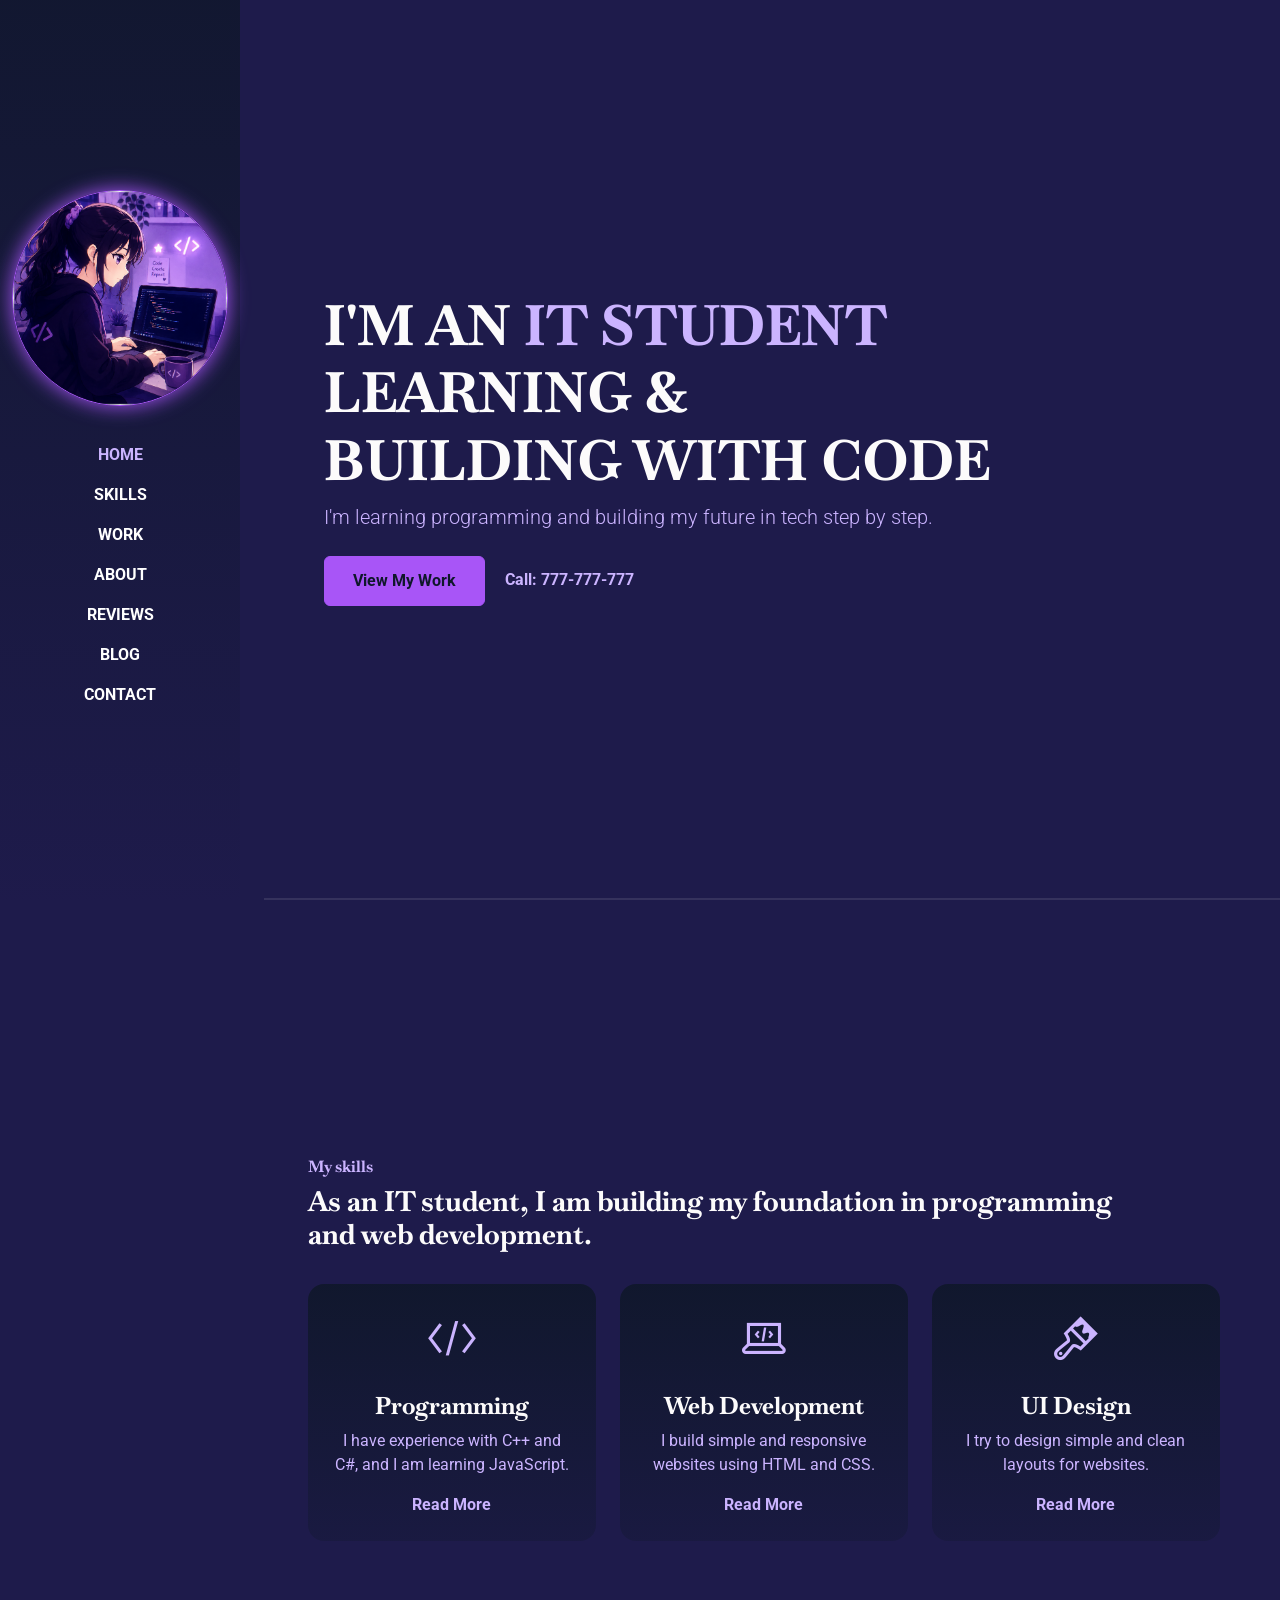
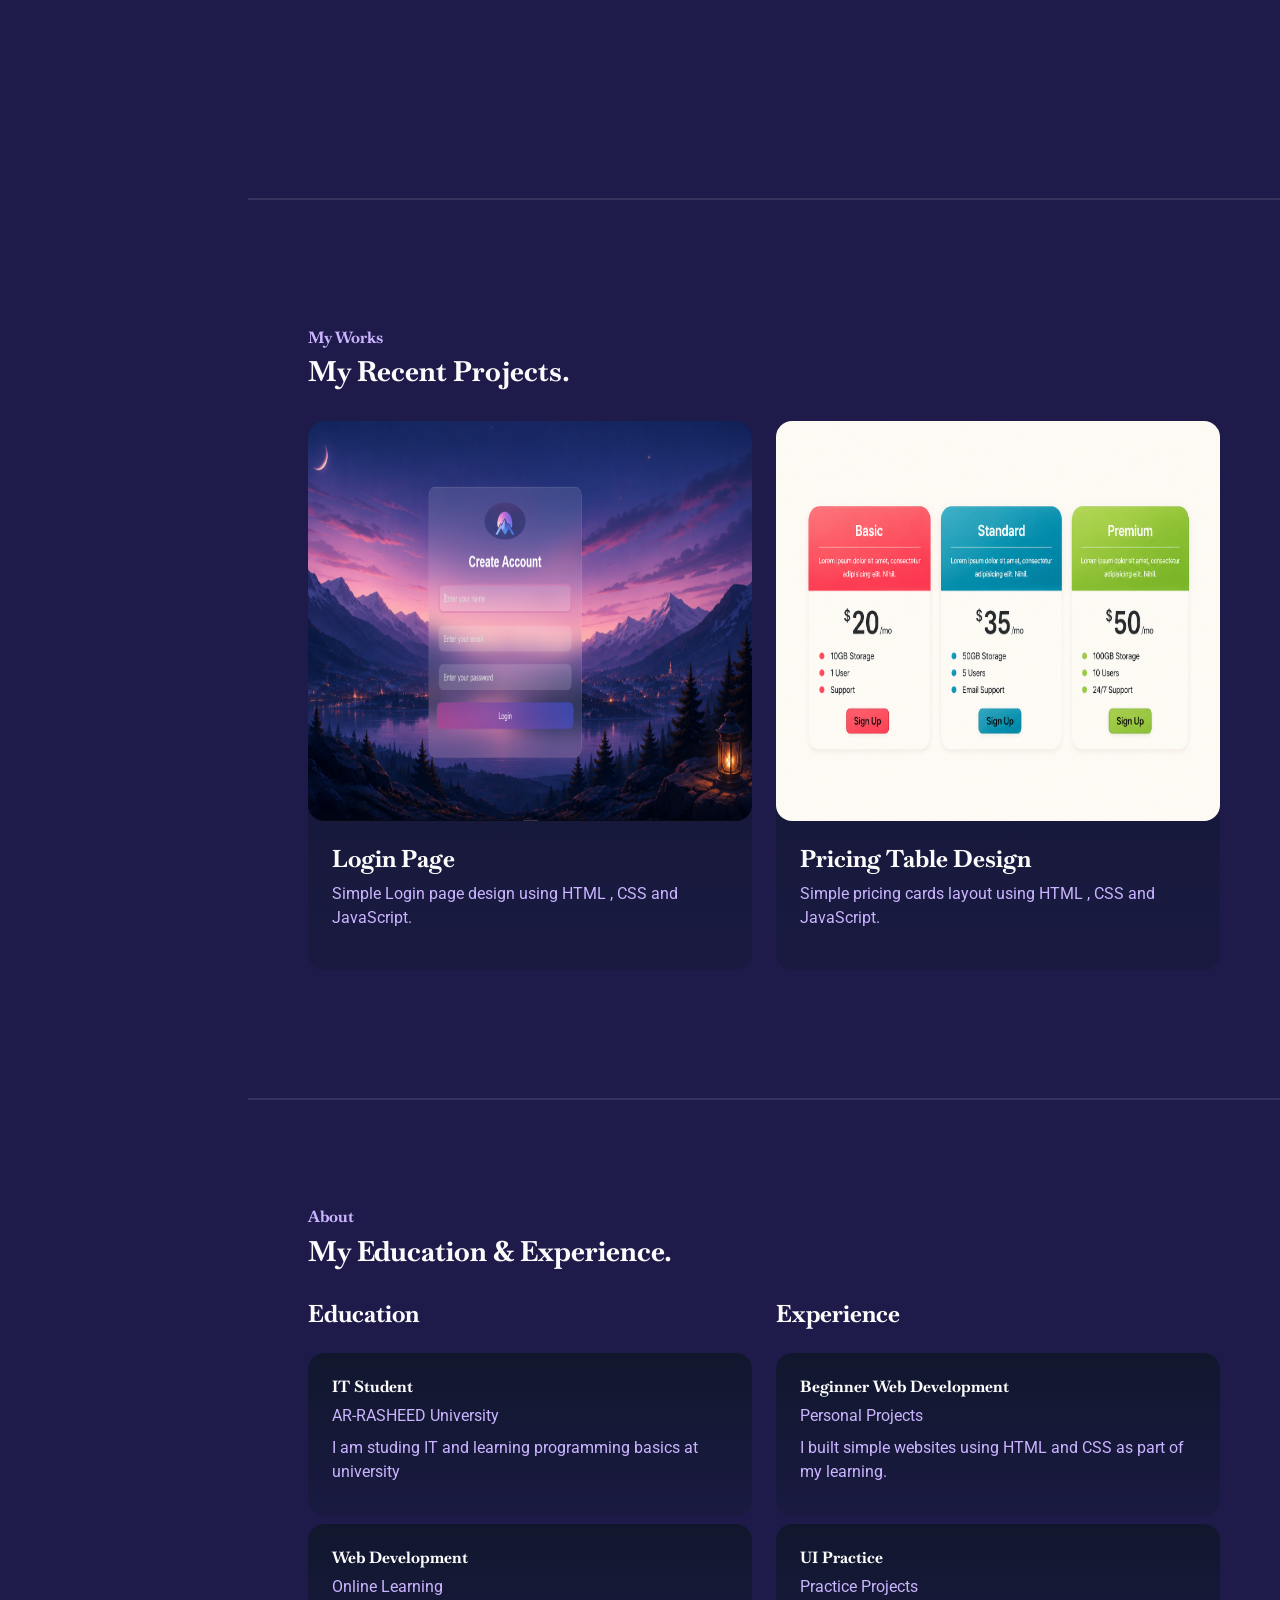
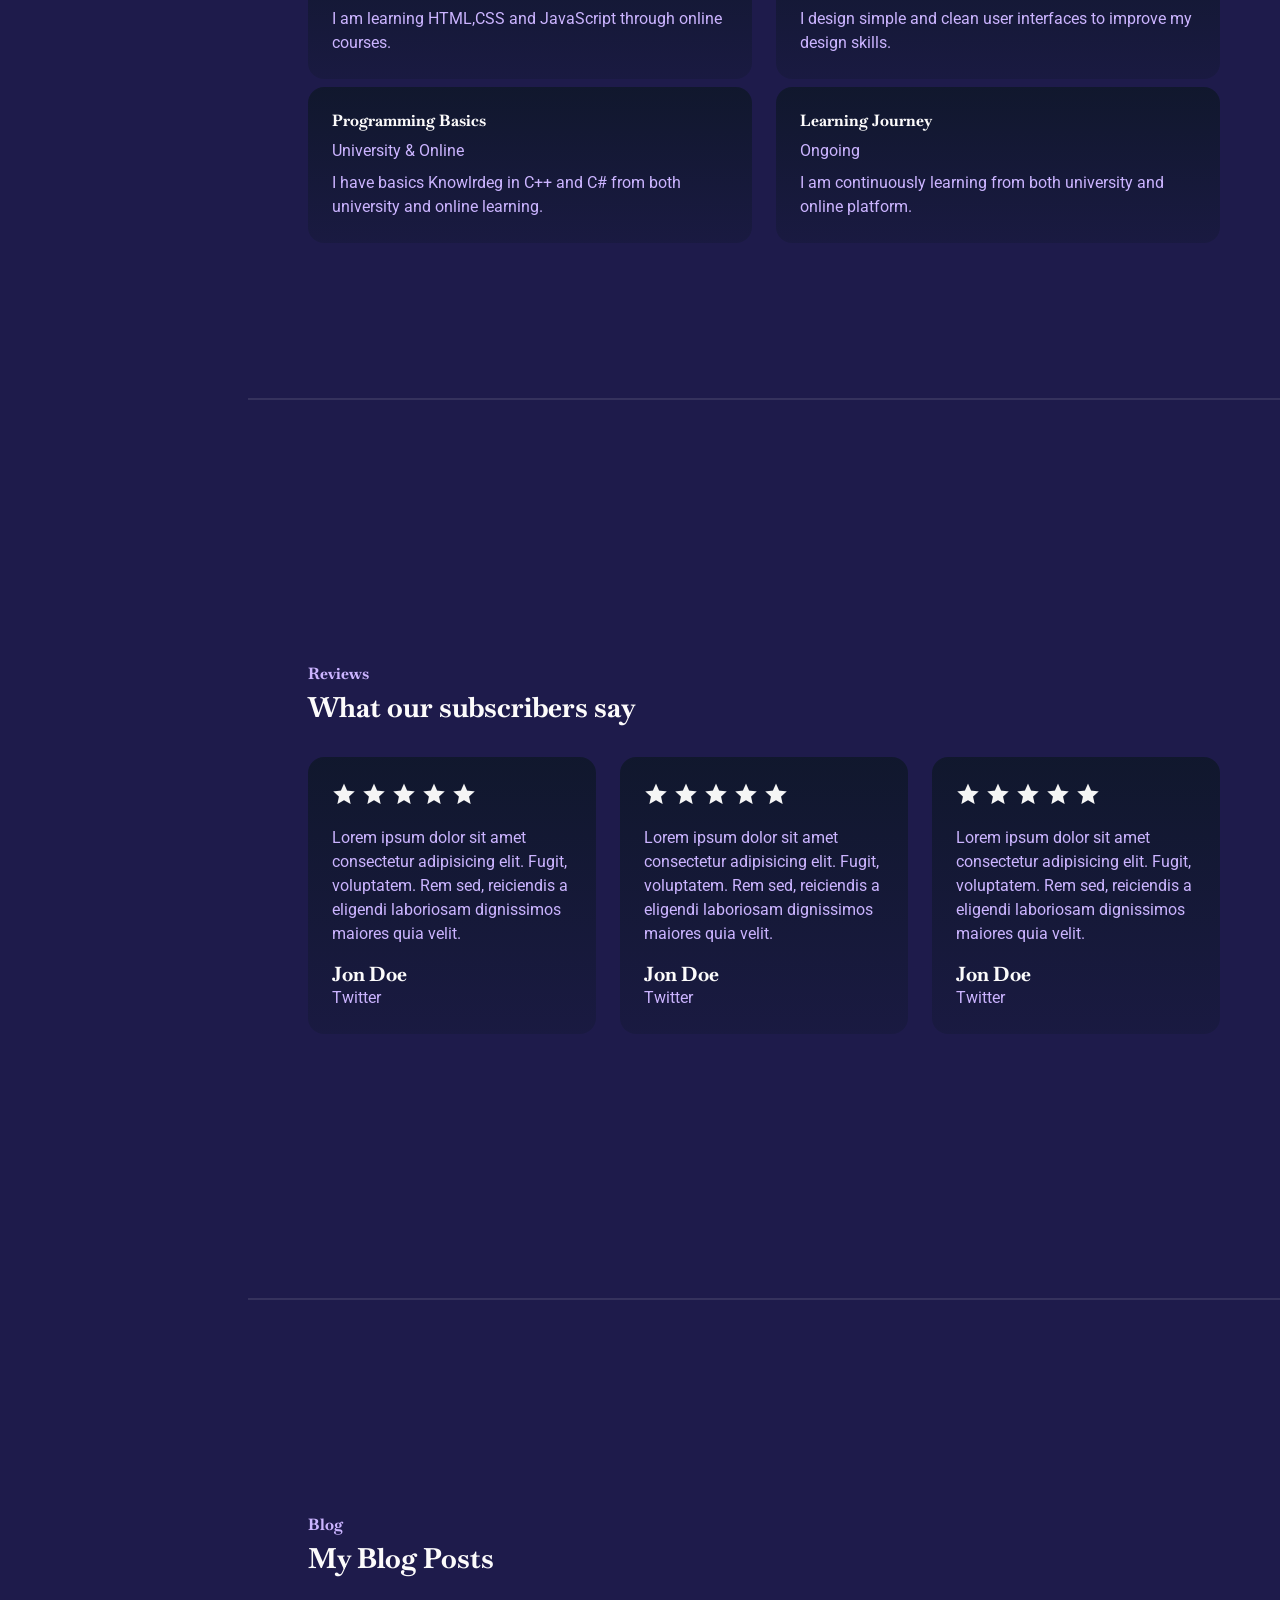
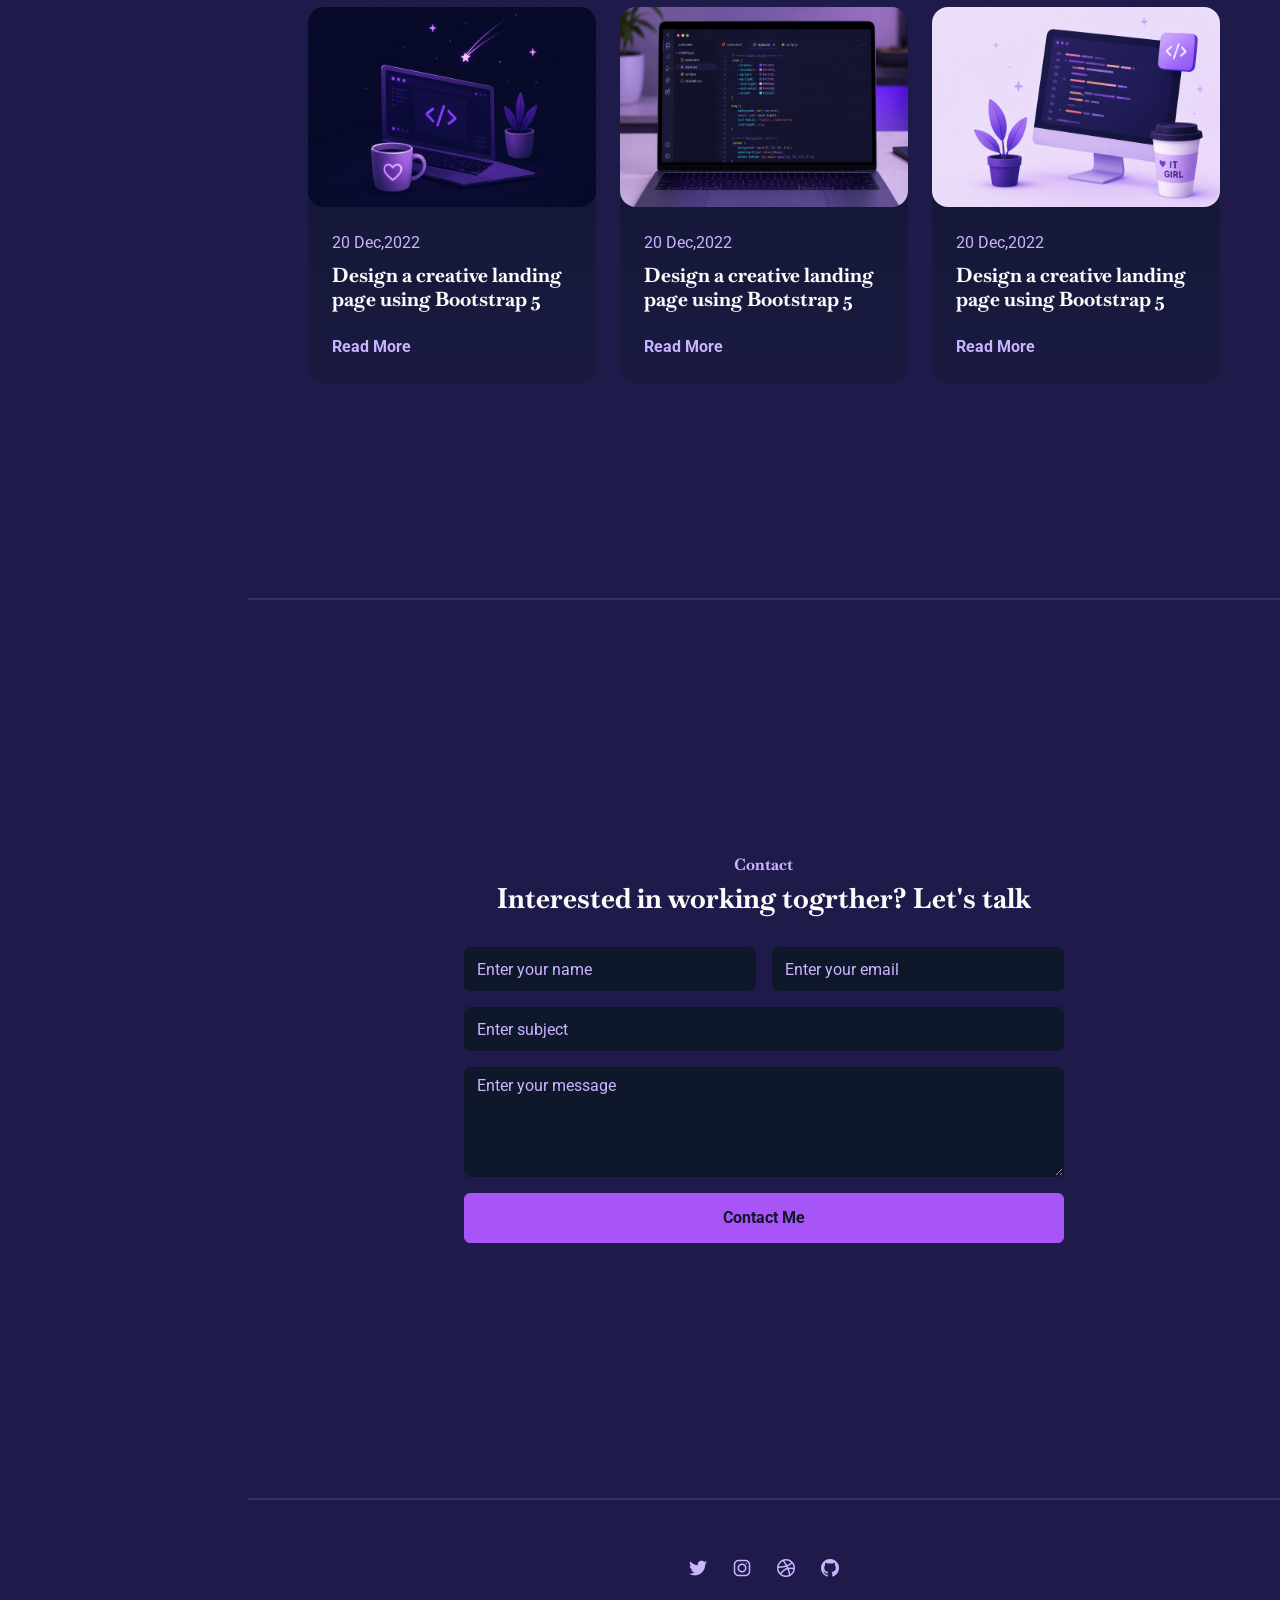
==== index.html @ 63fb641e "Add the folder Portfolio to Git" ====
<!DOCTYPE html>
<html lang="en">

<head>
    <meta charset="UTF-8">
    <meta name="viewport" content="width=device-width, initial-scale=1.0">
    <title>Maria Portfolio</title>

    <link rel="stylesheet" href="./assets/css/bootstrap.min.css">
    <link rel="stylesheet" href="./assets/css/aos.css">
    <link rel="stylesheet" href="./assets/css/line-awesome.min.css">
    <link rel="stylesheet" href="./assets/css/style.css">
    <link rel="preconnect" href="https://fonts.googleapis.com">
    <link rel="preconnect" href="https://fonts.gstatic.com" crossorigin>
    <link href="https://fonts.googleapis.com/css2?family=Roboto:ital,wght@0,100..900;1,100..900&display=swap"
        rel="stylesheet">
    <link rel="preconnect" href="https://fonts.googleapis.com">
    <link rel="preconnect" href="https://fonts.gstatic.com" crossorigin>
    <link href="https://fonts.googleapis.com/css2?family=Baskervville:ital,wght@0,400..700;1,400..700&display=swap"
        rel="stylesheet">
</head>

<body data-bs-spy="scroll" data-bs-target=".navbar">
    <!-- navbar -->
    <nav class="navbar navbar-expand-lg navbar-dark fixed-top">
        <div class="container flex-lg-column">
            <a class="navbar-brand mx-lg-auto mb-lg-4" href="#">
                <span class="h3 fw-bold d-block d-lg-none">Maria Ahmed</span>
                <img src="./assets/images/anime girl6.png" class="d-none d-lg-block rounded-circle" alt="girl">
            </a>
            <button class="navbar-toggler" type="button" data-bs-toggle="collapse" data-bs-target="#navbarNav"
                aria-controls="navbarNav" aria-expanded="false" aria-label="Toggle navigation">
                <span class="navbar-toggler-icon"></span>
            </button>
            <div class="collapse navbar-collapse" id="navbarNav">
                <ul class="navbar-nav ms-auto flex-lg-column text-lg-center">
                    <li class="nav-item">
                        <a class="nav-link active" aria-current="page" href="#home">Home</a>
                    </li>
                    <li class="nav-item">
                        <a class="nav-link active" aria-current="page" href="#skills">Skills</a>
                    </li>
                    <li class="nav-item">
                        <a class="nav-link active" aria-current="page" href="#work">Work</a>
                    </li>
                    <li class="nav-item">
                        <a class="nav-link active" aria-current="page" href="#about">About</a>
                    </li>
                    <li class="nav-item">
                        <a class="nav-link active" aria-current="page" href="#reviews">Reviews</a>
                    </li>
                    <li class="nav-item">
                        <a class="nav-link active" aria-current="page" href="#blog">Blog</a>
                    </li>
                    <li class="nav-item">
                        <a class="nav-link active" aria-current="page" href="#contact">Contact</a>
                    </li>

                </ul>
            </div>
        </div>
    </nav>
    <!-- //navbar -->


    <!-- content wrapper -->
    <div id="content-wrapper" class="ms-2">
        <!-- home -->
        <section id="home" class="full-height px-lg-5 ms-3">
            <div class="container">
                <div class="row">
                    <div class="col-lg-9">
                        <h2 class="display-4 fw-bold" data-aos="fade-up">I'M AN <span class="text-brand">IT
                                STUDENT</span> LEARNING &
                            BUILDING WITH CODE</h2>
                        <P class="lead mt-2 mb-4" data-aos="fade-up" data-aos-delay="300">I'm learning programming and
                            building my future
                            in tech step by step.
                        </P>
                        <div data-aos="fade-up" data-aos-delay="600">
                            <a href="#work" class="btn btn-brand me-3">View My Work</a>
                            <a href="tel:+967777777777" target="_blank" class="link-custom">Call: 777-777-777</a>
                        </div>
                    </div>
                </div>
            </div>
        </section>
        <!-- // home -->

        <!-- skills -->
        <section id="skills" class="full-height px-lg-5">
            <div class="container">
                <div class="row pb-4" data-aos="fade-up">
                    <div class="col-lg-11">
                        <h6 class="text-brand">My skills </h6>
                        <h3>As an IT student, I am building my foundation in programming and web development.</h3>
                    </div>
                </div>

                <div class="row gy-4" data-aos="fade-up" data-aos-delay="100">
                    <div class="col-md-4">
                        <div class="skills p-4 bg-base rounded-4 shadow-effect">
                            <div class="iconbox rounded-4">
                                <i class="las la-code"></i>
                            </div>
                            <h4 class="mt-4 mb-2">Programming</h4>
                            <p> I have experience with C++ and C#, and I am learning JavaScript.</p>
                            <a href="#" class="link-custom">Read More</a>
                        </div>
                    </div>

                    <div class="col-md-4" data-aos="fade-up" data-aos-delay="300">
                        <div class="skills p-4 bg-base rounded-4 shadow-effect">
                            <div class="iconbox rounded-4">
                                <i class="las la-laptop-code"></i>
                            </div>
                            <h4 class="mt-4 mb-2">Web Development</h4>
                            <p> I build simple and responsive websites using HTML and CSS.</p>
                            <a href="#" class="link-custom">Read More</a>
                        </div>
                    </div>

                    <div class="col-md-4" data-aos="fade-up" data-aos-delay="600">
                        <div class="skills p-4 bg-base rounded-4 shadow-effect">
                            <div class="iconbox rounded-4">
                                <i class="las la-brush"></i>
                            </div>
                            <h4 class="mt-4 mb-2">UI Design</h4>
                            <p> I try to design simple and clean layouts for websites.</p>
                            <a href="#" class="link-custom">Read More</a>
                        </div>
                    </div>

                </div>

            </div>
        </section>
        <!-- //skills -->

        <!-- work -->
        <section id="work" class="full-height px-lg-5">
            <div class="container">

                <div class="row pb-4" data-aos="fade-up">
                    <div class="col-lg-11">
                        <h6 class="text-brand">My Works</h6>
                        <h3>My Recent Projects.</h3>
                    </div>
                </div>

                <div class="row gy-4">

                    <div class="col-md-6" data-aos="fade-up" data-aos-delay="200">
                        <div class="card-custom rounded-4 bg-base shadow-effect">
                            <div class="card-costom-image rounded-4">
                                <img class="rounded-4" height="400px" src="./assets/images/login2.png"
                                    alt="Motivation Meme website">
                            </div>
                            <div class="card-custom-content p-4">
                                <h4>Login Page</h4>
                                <p>Simple Login page design using HTML , CSS and JavaScript.</p>
                            </div>
                        </div>
                    </div>

                    <div class="col-md-6" data-aos="fade-up" data-aos-delay="400">
                        <div class="card-custom rounded-4 bg-base shadow-effect">
                            <div class="card-costom-image rounded-4">
                                <img class="rounded-4" height="400px" src="./assets/images/two.png"
                                    alt="Motivation Meme website">
                            </div>
                            <div class="card-custom-content p-4">
                                <h4>Pricing Table Design</h4>
                                <p>Simple pricing cards layout using HTML , CSS and JavaScript.</p>
                            </div>
                        </div>
                    </div>

                </div>
            </div>

        </section>
        <!-- //work -->

        <!-- about -->
        <section id="about" class="full-height px-lg-5">
            <div class="container">

                <div class="row pb-4" data-aos="fade-up">
                    <div class="col-lg-11">
                        <h6 class="text-brand">About</h6>
                        <h3>My Education & Experience.</h3>
                    </div>
                </div>

                <div class="row gy-5">
                    <div class="col-lg-6">
                        <h4 class="mb-4" data-aos="fade-up" data-aos-delay="100"> Education</h4>

                        <div class="row gy-4">
                            <div class="col-12">

                                <div class="bg-base p-4 rounded-4 shadow-effect mb-2" data-aos="fade-up"
                                    data-aos-delay="100">
                                    <h6>IT Student</h6>
                                    <p class="text-brand mb-2">AR-RASHEED University </p>
                                    <p class="text-brand mb-2">I am studing IT and learning
                                        programming basics at
                                        university</p>
                                </div>

                                <div class="bg-base p-4 rounded-4 shadow-effect mb-2" data-aos="fade-up"
                                    data-aos-delay="300">
                                    <h6>Web Development</h6>
                                    <p class="text-brand mb-2">Online Learning</p>
                                    <p class="text-brand mb-0">I am learning HTML,CSS and JavaScript
                                        through online courses.</p>
                                </div>

                                <div class="bg-base p-4 rounded-4 shadow-effect mb-2" data-aos="fade-up"
                                    data-aos-delay="600">
                                    <h6>Programming Basics</h6>
                                    <p class="text-brand mb-2">University & Online</p>
                                    <p class="mb-0">I have basics Knowlrdeg in C++ and C#
                                        from both university and online learning.</p>
                                </div>

                            </div>



                            </p>
                        </div>

                    </div>

                    <div class="col-lg-6">
                        <h4 class="mb-4" data-aos="fade-up" data-aos-delay="100"> Experience</h4>

                        <div class="bg-base p-4 rounded-4 shadow-effect mb-2" data-aos="fade-up" data-aos-delay="100">
                            <h6>Beginner Web Development</h6>
                            <p class="text-brand mb-2">Personal Projects</p>
                            <p class="text-brand mb-2">I built simple websites using HTML and CSS as part of my
                                learning.</p>
                        </div>

                        <div class="bg-base p-4 rounded-4 shadow-effect mb-2" data-aos="fade-up" data-aos-delay="300">
                            <h6>UI Practice</h6>
                            <p class="text-brand mb-2">Practice Projects</p>
                            <p class="text-brand mb-0">I design simple and clean user interfaces to improve my design
                                skills.</p>
                        </div>

                        <div class="bg-base p-4 rounded-4 shadow-effect mb-2" data-aos="fade-up" data-aos-delay="600">
                            <h6>Learning Journey</h6>
                            <p class="text-brand mb-2">Ongoing</p>
                            <p class="mb-0">I am continuously learning from both university and online platform.</p>
                        </div>

                    </div>
                </div>

            </div>
        </section>
        <!-- //about -->

        <!-- Reviews -->
        <section id="reviews" class="full-height px-lg-5">
            <div class="container">

                <div class="row pb-4" data-aos="fade-up">
                    <div class="col-lg-11">
                        <h6 class="text-brand">Reviews</h6>
                        <h3>What our subscribers say</h3>
                    </div>
                </div>

                <div class="row gy-2">
                    <div class="col-md-4" data-aos="fade-up">

                        <div class="review  bg-base p-4 rounded-4 shadow-effect gy-4" data-aos="fade-up"
                            data-aos-delay="100">
                            <div class="text-brand h4">
                                <i class="stars las la-star"></i>
                                <i class="stars las la-star"></i>
                                <i class="stars las la-star"></i>
                                <i class="stars las la-star"></i>
                                <i class="stars las la-star"></i>
                            </div>
                            <p class="my-3">Lorem ipsum dolor sit amet consectetur adipisicing elit. Fugit, voluptatem.
                                Rem sed, reiciendis a eligendi laboriosam dignissimos maiores quia velit.</p>
                            <div class="person">
                                <h5 class="mb-0">Jon Doe</h5>
                                <p class="mb-0">Twitter</p>
                            </div>
                        </div>

                    </div>

                    <div class="col-md-4 gy-2" data-aos="fade-up">
                        <div class="review bg-base p-4 rounded-4 shadow-effect" data-aos="fade-up" data-aos-delay="300">
                            <div class="text-brand h4">
                                <i class="stars las la-star"></i>
                                <i class="stars las la-star"></i>
                                <i class="stars las la-star"></i>
                                <i class="stars las la-star"></i>
                                <i class="stars las la-star"></i>
                            </div>
                            <p class="my-3">Lorem ipsum dolor sit amet consectetur adipisicing elit. Fugit, voluptatem.
                                Rem sed, reiciendis a eligendi laboriosam dignissimos maiores quia velit.</p>
                            <div class="person">
                                <h5 class="mb-0">Jon Doe</h5>
                                <p class="mb-0">Twitter</p>
                            </div>
                        </div>
                    </div>

                    <div class="col-md-4 gy-2" data-aos="fade-up">
                        <div class="review bg-base p-4 rounded-4 shadow-effect" data-aos="fade-up" data-aos-delay="600">
                            <div class="text-brand h4">
                                <i class="stars las la-star"></i>
                                <i class="stars las la-star"></i>
                                <i class="stars las la-star"></i>
                                <i class="stars las la-star"></i>
                                <i class="stars las la-star"></i>
                            </div>
                            <p class="my-3">Lorem ipsum dolor sit amet consectetur adipisicing elit. Fugit, voluptatem.
                                Rem sed, reiciendis a eligendi laboriosam dignissimos maiores quia velit.</p>
                            <div class="person">
                                <h5 class="mb-0">Jon Doe</h5>
                                <p class="mb-0">Twitter</p>
                            </div>
                        </div>
                    </div>


                </div>
            </div>
        </section>
        <!-- //Reviews -->

        <!-- blog -->
        <section id="blog" class="full-height px-lg-5">
            <div class="container">

                <div class="row pb-4" data-aos="fade-up">
                    <div class="col-lg-11">
                        <h6 class="text-brand">Blog</h6>
                        <h3>My Blog Posts</h3>
                    </div>
                </div>


                <div class="row gy-4">

                    <div class="col-md-4" data-aos="fade-up" data-aos-delay="100">
                        <div class="card-custom rounded-4 bg-base shadow-effect">
                            <div class="card-costom-image rounded-4">
                                <img class="rounded-4" height="200px" src="./assets/images/Dark-laptop.png"
                                    alt="Motivation Meme website">
                            </div>
                            <div class="card-custom-content p-4">
                                <p class="text-brand mb-2">20 Dec,2022</p>
                                <h5 class="mb-4">Design a creative landing page using Bootstrap 5</h4>
                                    <a href="#" class="link-custom">Read More</a>
                            </div>
                        </div>
                    </div>

                    <div class="col-md-4" data-aos="fade-up" data-aos-delay="300">
                        <div class="card-custom rounded-4 bg-base shadow-effect">
                            <div class="card-costom-image rounded-4">
                                <img class="rounded-4" height="200px" src="./assets/images/code in laptop.png"
                                    alt="Motivation Meme website">
                            </div>
                            <div class="card-custom-content p-4">
                                <p class="text-brand mb-2">20 Dec,2022</p>
                                <h5 class="mb-4">Design a creative landing page using Bootstrap 5</h4>
                                    <a href="#" class="link-custom">Read More</a>
                            </div>
                        </div>
                    </div>

                    <div class="col-md-4" data-aos="fade-up" data-aos-delay="600">
                        <div class="card-custom rounded-4 bg-base shadow-effect">
                            <div class="card-costom-image rounded-4">
                                <img class="rounded-4" height="200px" src="./assets/images/light laptop 2.png"
                                    alt="Motivation Meme website">
                            </div>
                            <div class="card-custom-content p-4">
                                <p class="text-brand mb-2">20 Dec,2022</p>
                                <h5 class="mb-4">Design a creative landing page using Bootstrap 5</h4>
                                    <a href="#" class="link-custom">Read More</a>
                            </div>
                        </div>
                    </div>
                </div>
            </div>
        </section>
        <!-- //blog -->

        <!-- contact -->
        <section id="contact" class="full-height px-lg-5">
            <div class="container">

                <div class="row justify-content-center text-center">
                    <div class="col-lg-8 pb-4" data-aos="fade-up">
                        <h6 class="text-brand">Contact</h6>
                        <h3>Interested in working togrther? Let's talk</h3>  
                    </div>

                    <div class="col-lg-8" data-aos="fade-up" data-aos-delay="300">
                        <form action="#" class="row g-lg-3 gy-3">
                            <div class="form-group col-md-6">
                                <input type="text" class="form-control" placeholder="Enter your name">
                            </div>
                            <div class="form-group col-md-6">
                                <input type="email" class="form-control" placeholder="Enter your email">
                            </div>
                            <div class="form-group col-12">
                                <input type="text" class="form-control" placeholder="Enter subject">
                            </div>

                            <div class="form-group col-12">
                                <textarea name="" rows="4" class="form-control"
                                    placeholder="Enter your message"></textarea>
                            </div>

                            <div class="form-group col-12 d-grid">
                                <button type="submit" class="btn btn-brand">Contact Me</button>
                            </div>
                        </form>

                    </div>

                </div>



            </div>
        </section>
        <!-- //contact -->

        <!-- footer -->
        <footer class="py-5 px-lg-5">
            <div class="container">
                <div class="row gy-4 justify-content-center">
                    <div class="col-auto">
                        <div class="social-icons">
                            <a href="#"><i class="lab la-twitter"></i></a>
                            <a href="#"><i class="lab la-instagram"></i></a>
                            <a href="#"><i class="lab la-dribbble"></i></a>
                            <a href="#"><i class="lab la-github"></i></a>

                        </div>
                    </div>
                </div>
            </div>

        </footer>
        <!-- //footer -->



    </div>



    <!-- //content wrapper -->



    <script src="./assets/js/bootstrap.bundle.min.js"></script>
    <script src="./assets/js/aos.js"></script>
    <script src="./assets/js/main.js"></script>
</body>

</html>
---- assets/css/line-awesome.min.css ----
.la,.lab,.lad,.lal,.lar,.las{-moz-osx-font-smoothing:grayscale;-webkit-font-smoothing:antialiased;display:inline-block;font-style:normal;font-variant:normal;text-rendering:auto;line-height:1}.la-lg{font-size:1.33333em;line-height:.75em;vertical-align:-.0667em}.la-xs{font-size:.75em}.la-sm{font-size:.875em}.la-1x{font-size:1em}.la-2x{font-size:2em}.la-3x{font-size:3em}.la-4x{font-size:4em}.la-5x{font-size:5em}.la-6x{font-size:6em}.la-7x{font-size:7em}.la-8x{font-size:8em}.la-9x{font-size:9em}.la-10x{font-size:10em}.la-fw{text-align:center;width:1.25em}.la-ul{list-style-type:none;margin-left:2.5em;padding-left:0}.la-ul>li{position:relative}.la-li{left:-2em;position:absolute;text-align:center;width:2em;line-height:inherit}.la-border{border:solid .08em #eee;border-radius:.1em;padding:.2em .25em .15em}.la-pull-left{float:left}.la-pull-right{float:right}.la.la-pull-left,.lab.la-pull-left,.lal.la-pull-left,.lar.la-pull-left,.las.la-pull-left{margin-right:.3em}.la.la-pull-right,.lab.la-pull-right,.lal.la-pull-right,.lar.la-pull-right,.las.la-pull-right{margin-left:.3em}.la-spin{-webkit-animation:la-spin 2s infinite linear;animation:la-spin 2s infinite linear}.la-pulse{-webkit-animation:la-spin 1s infinite steps(8);animation:la-spin 1s infinite steps(8)}@-webkit-keyframes la-spin{0%{-webkit-transform:rotate(0);transform:rotate(0)}100%{-webkit-transform:rotate(360deg);transform:rotate(360deg)}}@keyframes la-spin{0%{-webkit-transform:rotate(0);transform:rotate(0)}100%{-webkit-transform:rotate(360deg);transform:rotate(360deg)}}.la-rotate-90{-webkit-transform:rotate(90deg);transform:rotate(90deg)}.la-rotate-180{-webkit-transform:rotate(180deg);transform:rotate(180deg)}.la-rotate-270{-webkit-transform:rotate(270deg);transform:rotate(270deg)}.la-flip-horizontal{-webkit-transform:scale(-1,1);transform:scale(-1,1)}.la-flip-vertical{-webkit-transform:scale(1,-1);transform:scale(1,-1)}.la-flip-both,.la-flip-horizontal.la-flip-vertical{-webkit-transform:scale(-1,-1);transform:scale(-1,-1)}:root .la-flip-both,:root .la-flip-horizontal,:root .la-flip-vertical,:root .la-rotate-180,:root .la-rotate-270,:root .la-rotate-90{-webkit-filter:none;filter:none}.la-stack{display:inline-block;height:2em;line-height:2em;position:relative;vertical-align:middle;width:2.5em}.la-stack-1x,.la-stack-2x{left:0;position:absolute;text-align:center;width:100%}.la-stack-1x{line-height:inherit}.la-stack-2x{font-size:2em}.la-inverse{color:#fff}.la-500px:before{content:"\f26e"}.la-accessible-icon:before{content:"\f368"}.la-accusoft:before{content:"\f369"}.la-acquisitions-incorporated:before{content:"\f6af"}.la-ad:before{content:"\f641"}.la-address-book:before{content:"\f2b9"}.la-address-card:before{content:"\f2bb"}.la-adjust:before{content:"\f042"}.la-adn:before{content:"\f170"}.la-adobe:before{content:"\f778"}.la-adversal:before{content:"\f36a"}.la-affiliatetheme:before{content:"\f36b"}.la-air-freshener:before{content:"\f5d0"}.la-airbnb:before{content:"\f834"}.la-algolia:before{content:"\f36c"}.la-align-center:before{content:"\f037"}.la-align-justify:before{content:"\f039"}.la-align-left:before{content:"\f036"}.la-align-right:before{content:"\f038"}.la-alipay:before{content:"\f642"}.la-allergies:before{content:"\f461"}.la-amazon:before{content:"\f270"}.la-amazon-pay:before{content:"\f42c"}.la-ambulance:before{content:"\f0f9"}.la-american-sign-language-interpreting:before{content:"\f2a3"}.la-amilia:before{content:"\f36d"}.la-anchor:before{content:"\f13d"}.la-android:before{content:"\f17b"}.la-angellist:before{content:"\f209"}.la-angle-double-down:before{content:"\f103"}.la-angle-double-left:before{content:"\f100"}.la-angle-double-right:before{content:"\f101"}.la-angle-double-up:before{content:"\f102"}.la-angle-down:before{content:"\f107"}.la-angle-left:before{content:"\f104"}.la-angle-right:before{content:"\f105"}.la-angle-up:before{content:"\f106"}.la-angry:before{content:"\f556"}.la-angrycreative:before{content:"\f36e"}.la-angular:before{content:"\f420"}.la-ankh:before{content:"\f644"}.la-app-store:before{content:"\f36f"}.la-app-store-ios:before{content:"\f370"}.la-apper:before{content:"\f371"}.la-apple:before{content:"\f179"}.la-apple-alt:before{content:"\f5d1"}.la-apple-pay:before{content:"\f415"}.la-archive:before{content:"\f187"}.la-archway:before{content:"\f557"}.la-arrow-alt-circle-down:before{content:"\f358"}.la-arrow-alt-circle-left:before{content:"\f359"}.la-arrow-alt-circle-right:before{content:"\f35a"}.la-arrow-alt-circle-up:before{content:"\f35b"}.la-arrow-circle-down:before{content:"\f0ab"}.la-arrow-circle-left:before{content:"\f0a8"}.la-arrow-circle-right:before{content:"\f0a9"}.la-arrow-circle-up:before{content:"\f0aa"}.la-arrow-down:before{content:"\f063"}.la-arrow-left:before{content:"\f060"}.la-arrow-right:before{content:"\f061"}.la-arrow-up:before{content:"\f062"}.la-arrows-alt:before{content:"\f0b2"}.la-arrows-alt-h:before{content:"\f337"}.la-arrows-alt-v:before{content:"\f338"}.la-artstation:before{content:"\f77a"}.la-assistive-listening-systems:before{content:"\f2a2"}.la-asterisk:before{content:"\f069"}.la-asymmetrik:before{content:"\f372"}.la-at:before{content:"\f1fa"}.la-atlas:before{content:"\f558"}.la-atlassian:before{content:"\f77b"}.la-atom:before{content:"\f5d2"}.la-audible:before{content:"\f373"}.la-audio-description:before{content:"\f29e"}.la-autoprefixer:before{content:"\f41c"}.la-avianex:before{content:"\f374"}.la-aviato:before{content:"\f421"}.la-award:before{content:"\f559"}.la-aws:before{content:"\f375"}.la-baby:before{content:"\f77c"}.la-baby-carriage:before{content:"\f77d"}.la-backspace:before{content:"\f55a"}.la-backward:before{content:"\f04a"}.la-bacon:before{content:"\f7e5"}.la-balance-scale:before{content:"\f24e"}.la-balance-scale-left:before{content:"\f515"}.la-balance-scale-right:before{content:"\f516"}.la-ban:before{content:"\f05e"}.la-band-aid:before{content:"\f462"}.la-bandcamp:before{content:"\f2d5"}.la-barcode:before{content:"\f02a"}.la-bars:before{content:"\f0c9"}.la-baseball-ball:before{content:"\f433"}.la-basketball-ball:before{content:"\f434"}.la-bath:before{content:"\f2cd"}.la-battery-empty:before{content:"\f244"}.la-battery-full:before{content:"\f240"}.la-battery-half:before{content:"\f242"}.la-battery-quarter:before{content:"\f243"}.la-battery-three-quarters:before{content:"\f241"}.la-battle-net:before{content:"\f835"}.la-bed:before{content:"\f236"}.la-beer:before{content:"\f0fc"}.la-behance:before{content:"\f1b4"}.la-behance-square:before{content:"\f1b5"}.la-bell:before{content:"\f0f3"}.la-bell-slash:before{content:"\f1f6"}.la-bezier-curve:before{content:"\f55b"}.la-bible:before{content:"\f647"}.la-bicycle:before{content:"\f206"}.la-biking:before{content:"\f84a"}.la-bimobject:before{content:"\f378"}.la-binoculars:before{content:"\f1e5"}.la-biohazard:before{content:"\f780"}.la-birthday-cake:before{content:"\f1fd"}.la-bitbucket:before{content:"\f171"}.la-bitcoin:before{content:"\f379"}.la-bity:before{content:"\f37a"}.la-black-tie:before{content:"\f27e"}.la-blackberry:before{content:"\f37b"}.la-blender:before{content:"\f517"}.la-blender-phone:before{content:"\f6b6"}.la-blind:before{content:"\f29d"}.la-blog:before{content:"\f781"}.la-blogger:before{content:"\f37c"}.la-blogger-b:before{content:"\f37d"}.la-bluetooth:before{content:"\f293"}.la-bluetooth-b:before{content:"\f294"}.la-bold:before{content:"\f032"}.la-bolt:before{content:"\f0e7"}.la-bomb:before{content:"\f1e2"}.la-bone:before{content:"\f5d7"}.la-bong:before{content:"\f55c"}.la-book:before{content:"\f02d"}.la-book-dead:before{content:"\f6b7"}.la-book-medical:before{content:"\f7e6"}.la-book-open:before{content:"\f518"}.la-book-reader:before{content:"\f5da"}.la-bookmark:before{content:"\f02e"}.la-bootstrap:before{content:"\f836"}.la-border-all:before{content:"\f84c"}.la-border-none:before{content:"\f850"}.la-border-style:before{content:"\f853"}.la-bowling-ball:before{content:"\f436"}.la-box:before{content:"\f466"}.la-box-open:before{content:"\f49e"}.la-boxes:before{content:"\f468"}.la-braille:before{content:"\f2a1"}.la-brain:before{content:"\f5dc"}.la-bread-slice:before{content:"\f7ec"}.la-briefcase:before{content:"\f0b1"}.la-briefcase-medical:before{content:"\f469"}.la-broadcast-tower:before{content:"\f519"}.la-broom:before{content:"\f51a"}.la-brush:before{content:"\f55d"}.la-btc:before{content:"\f15a"}.la-buffer:before{content:"\f837"}.la-bug:before{content:"\f188"}.la-building:before{content:"\f1ad"}.la-bullhorn:before{content:"\f0a1"}.la-bullseye:before{content:"\f140"}.la-burn:before{content:"\f46a"}.la-buromobelexperte:before{content:"\f37f"}.la-bus:before{content:"\f207"}.la-bus-alt:before{content:"\f55e"}.la-business-time:before{content:"\f64a"}.la-buy-n-large:before{content:"\f8a6"}.la-buysellads:before{content:"\f20d"}.la-calculator:before{content:"\f1ec"}.la-calendar:before{content:"\f133"}.la-calendar-alt:before{content:"\f073"}.la-calendar-check:before{content:"\f274"}.la-calendar-day:before{content:"\f783"}.la-calendar-minus:before{content:"\f272"}.la-calendar-plus:before{content:"\f271"}.la-calendar-times:before{content:"\f273"}.la-calendar-week:before{content:"\f784"}.la-camera:before{content:"\f030"}.la-camera-retro:before{content:"\f083"}.la-campground:before{content:"\f6bb"}.la-canadian-maple-leaf:before{content:"\f785"}.la-candy-cane:before{content:"\f786"}.la-cannabis:before{content:"\f55f"}.la-capsules:before{content:"\f46b"}.la-car:before{content:"\f1b9"}.la-car-alt:before{content:"\f5de"}.la-car-battery:before{content:"\f5df"}.la-car-crash:before{content:"\f5e1"}.la-car-side:before{content:"\f5e4"}.la-caret-down:before{content:"\f0d7"}.la-caret-left:before{content:"\f0d9"}.la-caret-right:before{content:"\f0da"}.la-caret-square-down:before{content:"\f150"}.la-caret-square-left:before{content:"\f191"}.la-caret-square-right:before{content:"\f152"}.la-caret-square-up:before{content:"\f151"}.la-caret-up:before{content:"\f0d8"}.la-carrot:before{content:"\f787"}.la-cart-arrow-down:before{content:"\f218"}.la-cart-plus:before{content:"\f217"}.la-cash-register:before{content:"\f788"}.la-cat:before{content:"\f6be"}.la-cc-amazon-pay:before{content:"\f42d"}.la-cc-amex:before{content:"\f1f3"}.la-cc-apple-pay:before{content:"\f416"}.la-cc-diners-club:before{content:"\f24c"}.la-cc-discover:before{content:"\f1f2"}.la-cc-jcb:before{content:"\f24b"}.la-cc-mastercard:before{content:"\f1f1"}.la-cc-paypal:before{content:"\f1f4"}.la-cc-stripe:before{content:"\f1f5"}.la-cc-visa:before{content:"\f1f0"}.la-centercode:before{content:"\f380"}.la-centos:before{content:"\f789"}.la-certificate:before{content:"\f0a3"}.la-chair:before{content:"\f6c0"}.la-chalkboard:before{content:"\f51b"}.la-chalkboard-teacher:before{content:"\f51c"}.la-charging-station:before{content:"\f5e7"}.la-chart-area:before{content:"\f1fe"}.la-chart-bar:before{content:"\f080"}.la-chart-line:before{content:"\f201"}.la-chart-pie:before{content:"\f200"}.la-check:before{content:"\f00c"}.la-check-circle:before{content:"\f058"}.la-check-double:before{content:"\f560"}.la-check-square:before{content:"\f14a"}.la-cheese:before{content:"\f7ef"}.la-chess:before{content:"\f439"}.la-chess-bishop:before{content:"\f43a"}.la-chess-board:before{content:"\f43c"}.la-chess-king:before{content:"\f43f"}.la-chess-knight:before{content:"\f441"}.la-chess-pawn:before{content:"\f443"}.la-chess-queen:before{content:"\f445"}.la-chess-rook:before{content:"\f447"}.la-chevron-circle-down:before{content:"\f13a"}.la-chevron-circle-left:before{content:"\f137"}.la-chevron-circle-right:before{content:"\f138"}.la-chevron-circle-up:before{content:"\f139"}.la-chevron-down:before{content:"\f078"}.la-chevron-left:before{content:"\f053"}.la-chevron-right:before{content:"\f054"}.la-chevron-up:before{content:"\f077"}.la-child:before{content:"\f1ae"}.la-chrome:before{content:"\f268"}.la-chromecast:before{content:"\f838"}.la-church:before{content:"\f51d"}.la-circle:before{content:"\f111"}.la-circle-notch:before{content:"\f1ce"}.la-city:before{content:"\f64f"}.la-clinic-medical:before{content:"\f7f2"}.la-clipboard:before{content:"\f328"}.la-clipboard-check:before{content:"\f46c"}.la-clipboard-list:before{content:"\f46d"}.la-clock:before{content:"\f017"}.la-clone:before{content:"\f24d"}.la-closed-captioning:before{content:"\f20a"}.la-cloud:before{content:"\f0c2"}.la-cloud-download-alt:before{content:"\f381"}.la-cloud-meatball:before{content:"\f73b"}.la-cloud-moon:before{content:"\f6c3"}.la-cloud-moon-rain:before{content:"\f73c"}.la-cloud-rain:before{content:"\f73d"}.la-cloud-showers-heavy:before{content:"\f740"}.la-cloud-sun:before{content:"\f6c4"}.la-cloud-sun-rain:before{content:"\f743"}.la-cloud-upload-alt:before{content:"\f382"}.la-cloudscale:before{content:"\f383"}.la-cloudsmith:before{content:"\f384"}.la-cloudversify:before{content:"\f385"}.la-cocktail:before{content:"\f561"}.la-code:before{content:"\f121"}.la-code-branch:before{content:"\f126"}.la-codepen:before{content:"\f1cb"}.la-codiepie:before{content:"\f284"}.la-coffee:before{content:"\f0f4"}.la-cog:before{content:"\f013"}.la-cogs:before{content:"\f085"}.la-coins:before{content:"\f51e"}.la-columns:before{content:"\f0db"}.la-comment:before{content:"\f075"}.la-comment-alt:before{content:"\f27a"}.la-comment-dollar:before{content:"\f651"}.la-comment-dots:before{content:"\f4ad"}.la-comment-medical:before{content:"\f7f5"}.la-comment-slash:before{content:"\f4b3"}.la-comments:before{content:"\f086"}.la-comments-dollar:before{content:"\f653"}.la-compact-disc:before{content:"\f51f"}.la-compass:before{content:"\f14e"}.la-compress:before{content:"\f066"}.la-compress-arrows-alt:before{content:"\f78c"}.la-concierge-bell:before{content:"\f562"}.la-confluence:before{content:"\f78d"}.la-connectdevelop:before{content:"\f20e"}.la-contao:before{content:"\f26d"}.la-cookie:before{content:"\f563"}.la-cookie-bite:before{content:"\f564"}.la-copy:before{content:"\f0c5"}.la-copyright:before{content:"\f1f9"}.la-cotton-bureau:before{content:"\f89e"}.la-couch:before{content:"\f4b8"}.la-cpanel:before{content:"\f388"}.la-creative-commons:before{content:"\f25e"}.la-creative-commons-by:before{content:"\f4e7"}.la-creative-commons-nc:before{content:"\f4e8"}.la-creative-commons-nc-eu:before{content:"\f4e9"}.la-creative-commons-nc-jp:before{content:"\f4ea"}.la-creative-commons-nd:before{content:"\f4eb"}.la-creative-commons-pd:before{content:"\f4ec"}.la-creative-commons-pd-alt:before{content:"\f4ed"}.la-creative-commons-remix:before{content:"\f4ee"}.la-creative-commons-sa:before{content:"\f4ef"}.la-creative-commons-sampling:before{content:"\f4f0"}.la-creative-commons-sampling-plus:before{content:"\f4f1"}.la-creative-commons-share:before{content:"\f4f2"}.la-creative-commons-zero:before{content:"\f4f3"}.la-credit-card:before{content:"\f09d"}.la-critical-role:before{content:"\f6c9"}.la-crop:before{content:"\f125"}.la-crop-alt:before{content:"\f565"}.la-cross:before{content:"\f654"}.la-crosshairs:before{content:"\f05b"}.la-crow:before{content:"\f520"}.la-crown:before{content:"\f521"}.la-crutch:before{content:"\f7f7"}.la-css3:before{content:"\f13c"}.la-css3-alt:before{content:"\f38b"}.la-cube:before{content:"\f1b2"}.la-cubes:before{content:"\f1b3"}.la-cut:before{content:"\f0c4"}.la-cuttlefish:before{content:"\f38c"}.la-d-and-d:before{content:"\f38d"}.la-d-and-d-beyond:before{content:"\f6ca"}.la-dashcube:before{content:"\f210"}.la-database:before{content:"\f1c0"}.la-deaf:before{content:"\f2a4"}.la-delicious:before{content:"\f1a5"}.la-democrat:before{content:"\f747"}.la-deploydog:before{content:"\f38e"}.la-deskpro:before{content:"\f38f"}.la-desktop:before{content:"\f108"}.la-dev:before{content:"\f6cc"}.la-deviantart:before{content:"\f1bd"}.la-dharmachakra:before{content:"\f655"}.la-dhl:before{content:"\f790"}.la-diagnoses:before{content:"\f470"}.la-diaspora:before{content:"\f791"}.la-dice:before{content:"\f522"}.la-dice-d20:before{content:"\f6cf"}.la-dice-d6:before{content:"\f6d1"}.la-dice-five:before{content:"\f523"}.la-dice-four:before{content:"\f524"}.la-dice-one:before{content:"\f525"}.la-dice-six:before{content:"\f526"}.la-dice-three:before{content:"\f527"}.la-dice-two:before{content:"\f528"}.la-digg:before{content:"\f1a6"}.la-digital-ocean:before{content:"\f391"}.la-digital-tachograph:before{content:"\f566"}.la-directions:before{content:"\f5eb"}.la-discord:before{content:"\f392"}.la-discourse:before{content:"\f393"}.la-divide:before{content:"\f529"}.la-dizzy:before{content:"\f567"}.la-dna:before{content:"\f471"}.la-dochub:before{content:"\f394"}.la-docker:before{content:"\f395"}.la-dog:before{content:"\f6d3"}.la-dollar-sign:before{content:"\f155"}.la-dolly:before{content:"\f472"}.la-dolly-flatbed:before{content:"\f474"}.la-donate:before{content:"\f4b9"}.la-door-closed:before{content:"\f52a"}.la-door-open:before{content:"\f52b"}.la-dot-circle:before{content:"\f192"}.la-dove:before{content:"\f4ba"}.la-download:before{content:"\f019"}.la-draft2digital:before{content:"\f396"}.la-drafting-compass:before{content:"\f568"}.la-dragon:before{content:"\f6d5"}.la-draw-polygon:before{content:"\f5ee"}.la-dribbble:before{content:"\f17d"}.la-dribbble-square:before{content:"\f397"}.la-dropbox:before{content:"\f16b"}.la-drum:before{content:"\f569"}.la-drum-steelpan:before{content:"\f56a"}.la-drumstick-bite:before{content:"\f6d7"}.la-drupal:before{content:"\f1a9"}.la-dumbbell:before{content:"\f44b"}.la-dumpster:before{content:"\f793"}.la-dumpster-fire:before{content:"\f794"}.la-dungeon:before{content:"\f6d9"}.la-dyalog:before{content:"\f399"}.la-earlybirds:before{content:"\f39a"}.la-ebay:before{content:"\f4f4"}.la-edge:before{content:"\f282"}.la-edit:before{content:"\f044"}.la-egg:before{content:"\f7fb"}.la-eject:before{content:"\f052"}.la-elementor:before{content:"\f430"}.la-ellipsis-h:before{content:"\f141"}.la-ellipsis-v:before{content:"\f142"}.la-ello:before{content:"\f5f1"}.la-ember:before{content:"\f423"}.la-empire:before{content:"\f1d1"}.la-envelope:before{content:"\f0e0"}.la-envelope-open:before{content:"\f2b6"}.la-envelope-open-text:before{content:"\f658"}.la-envelope-square:before{content:"\f199"}.la-envira:before{content:"\f299"}.la-equals:before{content:"\f52c"}.la-eraser:before{content:"\f12d"}.la-erlang:before{content:"\f39d"}.la-ethereum:before{content:"\f42e"}.la-ethernet:before{content:"\f796"}.la-etsy:before{content:"\f2d7"}.la-euro-sign:before{content:"\f153"}.la-evernote:before{content:"\f839"}.la-exchange-alt:before{content:"\f362"}.la-exclamation:before{content:"\f12a"}.la-exclamation-circle:before{content:"\f06a"}.la-exclamation-triangle:before{content:"\f071"}.la-expand:before{content:"\f065"}.la-expand-arrows-alt:before{content:"\f31e"}.la-expeditedssl:before{content:"\f23e"}.la-external-link-alt:before{content:"\f35d"}.la-external-link-square-alt:before{content:"\f360"}.la-eye:before{content:"\f06e"}.la-eye-dropper:before{content:"\f1fb"}.la-eye-slash:before{content:"\f070"}.la-facebook:before{content:"\f09a"}.la-facebook-f:before{content:"\f39e"}.la-facebook-messenger:before{content:"\f39f"}.la-facebook-square:before{content:"\f082"}.la-fan:before{content:"\f863"}.la-fantasy-flight-games:before{content:"\f6dc"}.la-fast-backward:before{content:"\f049"}.la-fast-forward:before{content:"\f050"}.la-fax:before{content:"\f1ac"}.la-feather:before{content:"\f52d"}.la-feather-alt:before{content:"\f56b"}.la-fedex:before{content:"\f797"}.la-fedora:before{content:"\f798"}.la-female:before{content:"\f182"}.la-fighter-jet:before{content:"\f0fb"}.la-figma:before{content:"\f799"}.la-file:before{content:"\f15b"}.la-file-alt:before{content:"\f15c"}.la-file-archive:before{content:"\f1c6"}.la-file-audio:before{content:"\f1c7"}.la-file-code:before{content:"\f1c9"}.la-file-contract:before{content:"\f56c"}.la-file-csv:before{content:"\f6dd"}.la-file-download:before{content:"\f56d"}.la-file-excel:before{content:"\f1c3"}.la-file-export:before{content:"\f56e"}.la-file-image:before{content:"\f1c5"}.la-file-import:before{content:"\f56f"}.la-file-invoice:before{content:"\f570"}.la-file-invoice-dollar:before{content:"\f571"}.la-file-medical:before{content:"\f477"}.la-file-medical-alt:before{content:"\f478"}.la-file-pdf:before{content:"\f1c1"}.la-file-powerpoint:before{content:"\f1c4"}.la-file-prescription:before{content:"\f572"}.la-file-signature:before{content:"\f573"}.la-file-upload:before{content:"\f574"}.la-file-video:before{content:"\f1c8"}.la-file-word:before{content:"\f1c2"}.la-fill:before{content:"\f575"}.la-fill-drip:before{content:"\f576"}.la-film:before{content:"\f008"}.la-filter:before{content:"\f0b0"}.la-fingerprint:before{content:"\f577"}.la-fire:before{content:"\f06d"}.la-fire-alt:before{content:"\f7e4"}.la-fire-extinguisher:before{content:"\f134"}.la-firefox:before{content:"\f269"}.la-first-aid:before{content:"\f479"}.la-first-order:before{content:"\f2b0"}.la-first-order-alt:before{content:"\f50a"}.la-firstdraft:before{content:"\f3a1"}.la-fish:before{content:"\f578"}.la-fist-raised:before{content:"\f6de"}.la-flag:before{content:"\f024"}.la-flag-checkered:before{content:"\f11e"}.la-flag-usa:before{content:"\f74d"}.la-flask:before{content:"\f0c3"}.la-flickr:before{content:"\f16e"}.la-flipboard:before{content:"\f44d"}.la-flushed:before{content:"\f579"}.la-fly:before{content:"\f417"}.la-folder:before{content:"\f07b"}.la-folder-minus:before{content:"\f65d"}.la-folder-open:before{content:"\f07c"}.la-folder-plus:before{content:"\f65e"}.la-font:before{content:"\f031"}.la-font-awesome:before{content:"\f2b4"}.la-font-awesome-alt:before{content:"\f35c"}.la-font-awesome-flag:before{content:"\f425"}.la-font-awesome-logo-full:before{content:"\f4e6"}.la-fonticons:before{content:"\f280"}.la-fonticons-fi:before{content:"\f3a2"}.la-football-ball:before{content:"\f44e"}.la-fort-awesome:before{content:"\f286"}.la-fort-awesome-alt:before{content:"\f3a3"}.la-forumbee:before{content:"\f211"}.la-forward:before{content:"\f04e"}.la-foursquare:before{content:"\f180"}.la-free-code-camp:before{content:"\f2c5"}.la-freebsd:before{content:"\f3a4"}.la-frog:before{content:"\f52e"}.la-frown:before{content:"\f119"}.la-frown-open:before{content:"\f57a"}.la-fulcrum:before{content:"\f50b"}.la-funnel-dollar:before{content:"\f662"}.la-futbol:before{content:"\f1e3"}.la-galactic-republic:before{content:"\f50c"}.la-galactic-senate:before{content:"\f50d"}.la-gamepad:before{content:"\f11b"}.la-gas-pump:before{content:"\f52f"}.la-gavel:before{content:"\f0e3"}.la-gem:before{content:"\f3a5"}.la-genderless:before{content:"\f22d"}.la-get-pocket:before{content:"\f265"}.la-gg:before{content:"\f260"}.la-gg-circle:before{content:"\f261"}.la-ghost:before{content:"\f6e2"}.la-gift:before{content:"\f06b"}.la-gifts:before{content:"\f79c"}.la-git:before{content:"\f1d3"}.la-git-alt:before{content:"\f841"}.la-git-square:before{content:"\f1d2"}.la-github:before{content:"\f09b"}.la-github-alt:before{content:"\f113"}.la-github-square:before{content:"\f092"}.la-gitkraken:before{content:"\f3a6"}.la-gitlab:before{content:"\f296"}.la-gitter:before{content:"\f426"}.la-glass-cheers:before{content:"\f79f"}.la-glass-martini:before{content:"\f000"}.la-glass-martini-alt:before{content:"\f57b"}.la-glass-whiskey:before{content:"\f7a0"}.la-glasses:before{content:"\f530"}.la-glide:before{content:"\f2a5"}.la-glide-g:before{content:"\f2a6"}.la-globe:before{content:"\f0ac"}.la-globe-africa:before{content:"\f57c"}.la-globe-americas:before{content:"\f57d"}.la-globe-asia:before{content:"\f57e"}.la-globe-europe:before{content:"\f7a2"}.la-gofore:before{content:"\f3a7"}.la-golf-ball:before{content:"\f450"}.la-goodreads:before{content:"\f3a8"}.la-goodreads-g:before{content:"\f3a9"}.la-google:before{content:"\f1a0"}.la-google-drive:before{content:"\f3aa"}.la-google-play:before{content:"\f3ab"}.la-google-plus:before{content:"\f2b3"}.la-google-plus-g:before{content:"\f0d5"}.la-google-plus-square:before{content:"\f0d4"}.la-google-wallet:before{content:"\f1ee"}.la-gopuram:before{content:"\f664"}.la-graduation-cap:before{content:"\f19d"}.la-gratipay:before{content:"\f184"}.la-grav:before{content:"\f2d6"}.la-greater-than:before{content:"\f531"}.la-greater-than-equal:before{content:"\f532"}.la-grimace:before{content:"\f57f"}.la-grin:before{content:"\f580"}.la-grin-alt:before{content:"\f581"}.la-grin-beam:before{content:"\f582"}.la-grin-beam-sweat:before{content:"\f583"}.la-grin-hearts:before{content:"\f584"}.la-grin-squint:before{content:"\f585"}.la-grin-squint-tears:before{content:"\f586"}.la-grin-stars:before{content:"\f587"}.la-grin-tears:before{content:"\f588"}.la-grin-tongue:before{content:"\f589"}.la-grin-tongue-squint:before{content:"\f58a"}.la-grin-tongue-wink:before{content:"\f58b"}.la-grin-wink:before{content:"\f58c"}.la-grip-horizontal:before{content:"\f58d"}.la-grip-lines:before{content:"\f7a4"}.la-grip-lines-vertical:before{content:"\f7a5"}.la-grip-vertical:before{content:"\f58e"}.la-gripfire:before{content:"\f3ac"}.la-grunt:before{content:"\f3ad"}.la-guitar:before{content:"\f7a6"}.la-gulp:before{content:"\f3ae"}.la-h-square:before{content:"\f0fd"}.la-hacker-news:before{content:"\f1d4"}.la-hacker-news-square:before{content:"\f3af"}.la-hackerrank:before{content:"\f5f7"}.la-hamburger:before{content:"\f805"}.la-hammer:before{content:"\f6e3"}.la-hamsa:before{content:"\f665"}.la-hand-holding:before{content:"\f4bd"}.la-hand-holding-heart:before{content:"\f4be"}.la-hand-holding-usd:before{content:"\f4c0"}.la-hand-lizard:before{content:"\f258"}.la-hand-middle-finger:before{content:"\f806"}.la-hand-paper:before{content:"\f256"}.la-hand-peace:before{content:"\f25b"}.la-hand-point-down:before{content:"\f0a7"}.la-hand-point-left:before{content:"\f0a5"}.la-hand-point-right:before{content:"\f0a4"}.la-hand-point-up:before{content:"\f0a6"}.la-hand-pointer:before{content:"\f25a"}.la-hand-rock:before{content:"\f255"}.la-hand-scissors:before{content:"\f257"}.la-hand-spock:before{content:"\f259"}.la-hands:before{content:"\f4c2"}.la-hands-helping:before{content:"\f4c4"}.la-handshake:before{content:"\f2b5"}.la-hanukiah:before{content:"\f6e6"}.la-hard-hat:before{content:"\f807"}.la-hashtag:before{content:"\f292"}.la-hat-cowboy:before{content:"\f8c0"}.la-hat-cowboy-side:before{content:"\f8c1"}.la-hat-wizard:before{content:"\f6e8"}.la-haykal:before{content:"\f666"}.la-hdd:before{content:"\f0a0"}.la-heading:before{content:"\f1dc"}.la-headphones:before{content:"\f025"}.la-headphones-alt:before{content:"\f58f"}.la-headset:before{content:"\f590"}.la-heart:before{content:"\f004"}.la-heart-broken:before{content:"\f7a9"}.la-heartbeat:before{content:"\f21e"}.la-helicopter:before{content:"\f533"}.la-highlighter:before{content:"\f591"}.la-hiking:before{content:"\f6ec"}.la-hippo:before{content:"\f6ed"}.la-hips:before{content:"\f452"}.la-hire-a-helper:before{content:"\f3b0"}.la-history:before{content:"\f1da"}.la-hockey-puck:before{content:"\f453"}.la-holly-berry:before{content:"\f7aa"}.la-home:before{content:"\f015"}.la-hooli:before{content:"\f427"}.la-hornbill:before{content:"\f592"}.la-horse:before{content:"\f6f0"}.la-horse-head:before{content:"\f7ab"}.la-hospital:before{content:"\f0f8"}.la-hospital-alt:before{content:"\f47d"}.la-hospital-symbol:before{content:"\f47e"}.la-hot-tub:before{content:"\f593"}.la-hotdog:before{content:"\f80f"}.la-hotel:before{content:"\f594"}.la-hotjar:before{content:"\f3b1"}.la-hourglass:before{content:"\f254"}.la-hourglass-end:before{content:"\f253"}.la-hourglass-half:before{content:"\f252"}.la-hourglass-start:before{content:"\f251"}.la-house-damage:before{content:"\f6f1"}.la-houzz:before{content:"\f27c"}.la-hryvnia:before{content:"\f6f2"}.la-html5:before{content:"\f13b"}.la-hubspot:before{content:"\f3b2"}.la-i-cursor:before{content:"\f246"}.la-ice-cream:before{content:"\f810"}.la-icicles:before{content:"\f7ad"}.la-icons:before{content:"\f86d"}.la-id-badge:before{content:"\f2c1"}.la-id-card:before{content:"\f2c2"}.la-id-card-alt:before{content:"\f47f"}.la-igloo:before{content:"\f7ae"}.la-image:before{content:"\f03e"}.la-images:before{content:"\f302"}.la-imdb:before{content:"\f2d8"}.la-inbox:before{content:"\f01c"}.la-indent:before{content:"\f03c"}.la-industry:before{content:"\f275"}.la-infinity:before{content:"\f534"}.la-info:before{content:"\f129"}.la-info-circle:before{content:"\f05a"}.la-instagram:before{content:"\f16d"}.la-intercom:before{content:"\f7af"}.la-internet-explorer:before{content:"\f26b"}.la-invision:before{content:"\f7b0"}.la-ioxhost:before{content:"\f208"}.la-italic:before{content:"\f033"}.la-itch-io:before{content:"\f83a"}.la-itunes:before{content:"\f3b4"}.la-itunes-note:before{content:"\f3b5"}.la-java:before{content:"\f4e4"}.la-jedi:before{content:"\f669"}.la-jedi-order:before{content:"\f50e"}.la-jenkins:before{content:"\f3b6"}.la-jira:before{content:"\f7b1"}.la-joget:before{content:"\f3b7"}.la-joint:before{content:"\f595"}.la-joomla:before{content:"\f1aa"}.la-journal-whills:before{content:"\f66a"}.la-js:before{content:"\f3b8"}.la-js-square:before{content:"\f3b9"}.la-jsfiddle:before{content:"\f1cc"}.la-kaaba:before{content:"\f66b"}.la-kaggle:before{content:"\f5fa"}.la-key:before{content:"\f084"}.la-keybase:before{content:"\f4f5"}.la-keyboard:before{content:"\f11c"}.la-keycdn:before{content:"\f3ba"}.la-khanda:before{content:"\f66d"}.la-kickstarter:before{content:"\f3bb"}.la-kickstarter-k:before{content:"\f3bc"}.la-kiss:before{content:"\f596"}.la-kiss-beam:before{content:"\f597"}.la-kiss-wink-heart:before{content:"\f598"}.la-kiwi-bird:before{content:"\f535"}.la-korvue:before{content:"\f42f"}.la-landmark:before{content:"\f66f"}.la-language:before{content:"\f1ab"}.la-laptop:before{content:"\f109"}.la-laptop-code:before{content:"\f5fc"}.la-laptop-medical:before{content:"\f812"}.la-laravel:before{content:"\f3bd"}.la-lastfm:before{content:"\f202"}.la-lastfm-square:before{content:"\f203"}.la-laugh:before{content:"\f599"}.la-laugh-beam:before{content:"\f59a"}.la-laugh-squint:before{content:"\f59b"}.la-laugh-wink:before{content:"\f59c"}.la-layer-group:before{content:"\f5fd"}.la-leaf:before{content:"\f06c"}.la-leanpub:before{content:"\f212"}.la-lemon:before{content:"\f094"}.la-less:before{content:"\f41d"}.la-less-than:before{content:"\f536"}.la-less-than-equal:before{content:"\f537"}.la-level-down-alt:before{content:"\f3be"}.la-level-up-alt:before{content:"\f3bf"}.la-life-ring:before{content:"\f1cd"}.la-lightbulb:before{content:"\f0eb"}.la-line:before{content:"\f3c0"}.la-link:before{content:"\f0c1"}.la-linkedin:before{content:"\f08c"}.la-linkedin-in:before{content:"\f0e1"}.la-linode:before{content:"\f2b8"}.la-linux:before{content:"\f17c"}.la-lira-sign:before{content:"\f195"}.la-list:before{content:"\f03a"}.la-list-alt:before{content:"\f022"}.la-list-ol:before{content:"\f0cb"}.la-list-ul:before{content:"\f0ca"}.la-location-arrow:before{content:"\f124"}.la-lock:before{content:"\f023"}.la-lock-open:before{content:"\f3c1"}.la-long-arrow-alt-down:before{content:"\f309"}.la-long-arrow-alt-left:before{content:"\f30a"}.la-long-arrow-alt-right:before{content:"\f30b"}.la-long-arrow-alt-up:before{content:"\f30c"}.la-low-vision:before{content:"\f2a8"}.la-luggage-cart:before{content:"\f59d"}.la-lyft:before{content:"\f3c3"}.la-magento:before{content:"\f3c4"}.la-magic:before{content:"\f0d0"}.la-magnet:before{content:"\f076"}.la-mail-bulk:before{content:"\f674"}.la-mailchimp:before{content:"\f59e"}.la-male:before{content:"\f183"}.la-mandalorian:before{content:"\f50f"}.la-map:before{content:"\f279"}.la-map-marked:before{content:"\f59f"}.la-map-marked-alt:before{content:"\f5a0"}.la-map-marker:before{content:"\f041"}.la-map-marker-alt:before{content:"\f3c5"}.la-map-pin:before{content:"\f276"}.la-map-signs:before{content:"\f277"}.la-markdown:before{content:"\f60f"}.la-marker:before{content:"\f5a1"}.la-mars:before{content:"\f222"}.la-mars-double:before{content:"\f227"}.la-mars-stroke:before{content:"\f229"}.la-mars-stroke-h:before{content:"\f22b"}.la-mars-stroke-v:before{content:"\f22a"}.la-mask:before{content:"\f6fa"}.la-mastodon:before{content:"\f4f6"}.la-maxcdn:before{content:"\f136"}.la-mdb:before{content:"\f8ca"}.la-medal:before{content:"\f5a2"}.la-medapps:before{content:"\f3c6"}.la-medium:before{content:"\f23a"}.la-medium-m:before{content:"\f3c7"}.la-medkit:before{content:"\f0fa"}.la-medrt:before{content:"\f3c8"}.la-meetup:before{content:"\f2e0"}.la-megaport:before{content:"\f5a3"}.la-meh:before{content:"\f11a"}.la-meh-blank:before{content:"\f5a4"}.la-meh-rolling-eyes:before{content:"\f5a5"}.la-memory:before{content:"\f538"}.la-mendeley:before{content:"\f7b3"}.la-menorah:before{content:"\f676"}.la-mercury:before{content:"\f223"}.la-meteor:before{content:"\f753"}.la-microchip:before{content:"\f2db"}.la-microphone:before{content:"\f130"}.la-microphone-alt:before{content:"\f3c9"}.la-microphone-alt-slash:before{content:"\f539"}.la-microphone-slash:before{content:"\f131"}.la-microscope:before{content:"\f610"}.la-microsoft:before{content:"\f3ca"}.la-minus:before{content:"\f068"}.la-minus-circle:before{content:"\f056"}.la-minus-square:before{content:"\f146"}.la-mitten:before{content:"\f7b5"}.la-mix:before{content:"\f3cb"}.la-mixcloud:before{content:"\f289"}.la-mizuni:before{content:"\f3cc"}.la-mobile:before{content:"\f10b"}.la-mobile-alt:before{content:"\f3cd"}.la-modx:before{content:"\f285"}.la-monero:before{content:"\f3d0"}.la-money-bill:before{content:"\f0d6"}.la-money-bill-alt:before{content:"\f3d1"}.la-money-bill-wave:before{content:"\f53a"}.la-money-bill-wave-alt:before{content:"\f53b"}.la-money-check:before{content:"\f53c"}.la-money-check-alt:before{content:"\f53d"}.la-monument:before{content:"\f5a6"}.la-moon:before{content:"\f186"}.la-mortar-pestle:before{content:"\f5a7"}.la-mosque:before{content:"\f678"}.la-motorcycle:before{content:"\f21c"}.la-mountain:before{content:"\f6fc"}.la-mouse:before{content:"\f8cc"}.la-mouse-pointer:before{content:"\f245"}.la-mug-hot:before{content:"\f7b6"}.la-music:before{content:"\f001"}.la-napster:before{content:"\f3d2"}.la-neos:before{content:"\f612"}.la-network-wired:before{content:"\f6ff"}.la-neuter:before{content:"\f22c"}.la-newspaper:before{content:"\f1ea"}.la-nimblr:before{content:"\f5a8"}.la-node:before{content:"\f419"}.la-node-js:before{content:"\f3d3"}.la-not-equal:before{content:"\f53e"}.la-notes-medical:before{content:"\f481"}.la-npm:before{content:"\f3d4"}.la-ns8:before{content:"\f3d5"}.la-nutritionix:before{content:"\f3d6"}.la-object-group:before{content:"\f247"}.la-object-ungroup:before{content:"\f248"}.la-odnoklassniki:before{content:"\f263"}.la-odnoklassniki-square:before{content:"\f264"}.la-oil-can:before{content:"\f613"}.la-old-republic:before{content:"\f510"}.la-om:before{content:"\f679"}.la-opencart:before{content:"\f23d"}.la-openid:before{content:"\f19b"}.la-opera:before{content:"\f26a"}.la-optin-monster:before{content:"\f23c"}.la-orcid:before{content:"\f8d2"}.la-osi:before{content:"\f41a"}.la-otter:before{content:"\f700"}.la-outdent:before{content:"\f03b"}.la-page4:before{content:"\f3d7"}.la-pagelines:before{content:"\f18c"}.la-pager:before{content:"\f815"}.la-paint-brush:before{content:"\f1fc"}.la-paint-roller:before{content:"\f5aa"}.la-palette:before{content:"\f53f"}.la-palfed:before{content:"\f3d8"}.la-pallet:before{content:"\f482"}.la-paper-plane:before{content:"\f1d8"}.la-paperclip:before{content:"\f0c6"}.la-parachute-box:before{content:"\f4cd"}.la-paragraph:before{content:"\f1dd"}.la-parking:before{content:"\f540"}.la-passport:before{content:"\f5ab"}.la-pastafarianism:before{content:"\f67b"}.la-paste:before{content:"\f0ea"}.la-patreon:before{content:"\f3d9"}.la-pause:before{content:"\f04c"}.la-pause-circle:before{content:"\f28b"}.la-paw:before{content:"\f1b0"}.la-paypal:before{content:"\f1ed"}.la-peace:before{content:"\f67c"}.la-pen:before{content:"\f304"}.la-pen-alt:before{content:"\f305"}.la-pen-fancy:before{content:"\f5ac"}.la-pen-nib:before{content:"\f5ad"}.la-pen-square:before{content:"\f14b"}.la-pencil-alt:before{content:"\f303"}.la-pencil-ruler:before{content:"\f5ae"}.la-penny-arcade:before{content:"\f704"}.la-people-carry:before{content:"\f4ce"}.la-pepper-hot:before{content:"\f816"}.la-percent:before{content:"\f295"}.la-percentage:before{content:"\f541"}.la-periscope:before{content:"\f3da"}.la-person-booth:before{content:"\f756"}.la-phabricator:before{content:"\f3db"}.la-phoenix-framework:before{content:"\f3dc"}.la-phoenix-squadron:before{content:"\f511"}.la-phone:before{content:"\f095"}.la-phone-alt:before{content:"\f879"}.la-phone-slash:before{content:"\f3dd"}.la-phone-square:before{content:"\f098"}.la-phone-square-alt:before{content:"\f87b"}.la-phone-volume:before{content:"\f2a0"}.la-photo-video:before{content:"\f87c"}.la-php:before{content:"\f457"}.la-pied-piper:before{content:"\f2ae"}.la-pied-piper-alt:before{content:"\f1a8"}.la-pied-piper-hat:before{content:"\f4e5"}.la-pied-piper-pp:before{content:"\f1a7"}.la-piggy-bank:before{content:"\f4d3"}.la-pills:before{content:"\f484"}.la-pinterest:before{content:"\f0d2"}.la-pinterest-p:before{content:"\f231"}.la-pinterest-square:before{content:"\f0d3"}.la-pizza-slice:before{content:"\f818"}.la-place-of-worship:before{content:"\f67f"}.la-plane:before{content:"\f072"}.la-plane-arrival:before{content:"\f5af"}.la-plane-departure:before{content:"\f5b0"}.la-play:before{content:"\f04b"}.la-play-circle:before{content:"\f144"}.la-playstation:before{content:"\f3df"}.la-plug:before{content:"\f1e6"}.la-plus:before{content:"\f067"}.la-plus-circle:before{content:"\f055"}.la-plus-square:before{content:"\f0fe"}.la-podcast:before{content:"\f2ce"}.la-poll:before{content:"\f681"}.la-poll-h:before{content:"\f682"}.la-poo:before{content:"\f2fe"}.la-poo-storm:before{content:"\f75a"}.la-poop:before{content:"\f619"}.la-portrait:before{content:"\f3e0"}.la-pound-sign:before{content:"\f154"}.la-power-off:before{content:"\f011"}.la-pray:before{content:"\f683"}.la-praying-hands:before{content:"\f684"}.la-prescription:before{content:"\f5b1"}.la-prescription-bottle:before{content:"\f485"}.la-prescription-bottle-alt:before{content:"\f486"}.la-print:before{content:"\f02f"}.la-procedures:before{content:"\f487"}.la-product-hunt:before{content:"\f288"}.la-project-diagram:before{content:"\f542"}.la-pushed:before{content:"\f3e1"}.la-puzzle-piece:before{content:"\f12e"}.la-python:before{content:"\f3e2"}.la-qq:before{content:"\f1d6"}.la-qrcode:before{content:"\f029"}.la-question:before{content:"\f128"}.la-question-circle:before{content:"\f059"}.la-quidditch:before{content:"\f458"}.la-quinscape:before{content:"\f459"}.la-quora:before{content:"\f2c4"}.la-quote-left:before{content:"\f10d"}.la-quote-right:before{content:"\f10e"}.la-quran:before{content:"\f687"}.la-r-project:before{content:"\f4f7"}.la-radiation:before{content:"\f7b9"}.la-radiation-alt:before{content:"\f7ba"}.la-rainbow:before{content:"\f75b"}.la-random:before{content:"\f074"}.la-raspberry-pi:before{content:"\f7bb"}.la-ravelry:before{content:"\f2d9"}.la-react:before{content:"\f41b"}.la-reacteurope:before{content:"\f75d"}.la-readme:before{content:"\f4d5"}.la-rebel:before{content:"\f1d0"}.la-receipt:before{content:"\f543"}.la-record-vinyl:before{content:"\f8d9"}.la-recycle:before{content:"\f1b8"}.la-red-river:before{content:"\f3e3"}.la-reddit:before{content:"\f1a1"}.la-reddit-alien:before{content:"\f281"}.la-reddit-square:before{content:"\f1a2"}.la-redhat:before{content:"\f7bc"}.la-redo:before{content:"\f01e"}.la-redo-alt:before{content:"\f2f9"}.la-registered:before{content:"\f25d"}.la-remove-format:before{content:"\f87d"}.la-renren:before{content:"\f18b"}.la-reply:before{content:"\f3e5"}.la-reply-all:before{content:"\f122"}.la-replyd:before{content:"\f3e6"}.la-republican:before{content:"\f75e"}.la-researchgate:before{content:"\f4f8"}.la-resolving:before{content:"\f3e7"}.la-restroom:before{content:"\f7bd"}.la-retweet:before{content:"\f079"}.la-rev:before{content:"\f5b2"}.la-ribbon:before{content:"\f4d6"}.la-ring:before{content:"\f70b"}.la-road:before{content:"\f018"}.la-robot:before{content:"\f544"}.la-rocket:before{content:"\f135"}.la-rocketchat:before{content:"\f3e8"}.la-rockrms:before{content:"\f3e9"}.la-route:before{content:"\f4d7"}.la-rss:before{content:"\f09e"}.la-rss-square:before{content:"\f143"}.la-ruble-sign:before{content:"\f158"}.la-ruler:before{content:"\f545"}.la-ruler-combined:before{content:"\f546"}.la-ruler-horizontal:before{content:"\f547"}.la-ruler-vertical:before{content:"\f548"}.la-running:before{content:"\f70c"}.la-rupee-sign:before{content:"\f156"}.la-sad-cry:before{content:"\f5b3"}.la-sad-tear:before{content:"\f5b4"}.la-safari:before{content:"\f267"}.la-salesforce:before{content:"\f83b"}.la-sass:before{content:"\f41e"}.la-satellite:before{content:"\f7bf"}.la-satellite-dish:before{content:"\f7c0"}.la-save:before{content:"\f0c7"}.la-schlix:before{content:"\f3ea"}.la-school:before{content:"\f549"}.la-screwdriver:before{content:"\f54a"}.la-scribd:before{content:"\f28a"}.la-scroll:before{content:"\f70e"}.la-sd-card:before{content:"\f7c2"}.la-search:before{content:"\f002"}.la-search-dollar:before{content:"\f688"}.la-search-location:before{content:"\f689"}.la-search-minus:before{content:"\f010"}.la-search-plus:before{content:"\f00e"}.la-searchengin:before{content:"\f3eb"}.la-seedling:before{content:"\f4d8"}.la-sellcast:before{content:"\f2da"}.la-sellsy:before{content:"\f213"}.la-server:before{content:"\f233"}.la-servicestack:before{content:"\f3ec"}.la-shapes:before{content:"\f61f"}.la-share:before{content:"\f064"}.la-share-alt:before{content:"\f1e0"}.la-share-alt-square:before{content:"\f1e1"}.la-share-square:before{content:"\f14d"}.la-shekel-sign:before{content:"\f20b"}.la-shield-alt:before{content:"\f3ed"}.la-ship:before{content:"\f21a"}.la-shipping-fast:before{content:"\f48b"}.la-shirtsinbulk:before{content:"\f214"}.la-shoe-prints:before{content:"\f54b"}.la-shopping-bag:before{content:"\f290"}.la-shopping-basket:before{content:"\f291"}.la-shopping-cart:before{content:"\f07a"}.la-shopware:before{content:"\f5b5"}.la-shower:before{content:"\f2cc"}.la-shuttle-van:before{content:"\f5b6"}.la-sign:before{content:"\f4d9"}.la-sign-in-alt:before{content:"\f2f6"}.la-sign-language:before{content:"\f2a7"}.la-sign-out-alt:before{content:"\f2f5"}.la-signal:before{content:"\f012"}.la-signature:before{content:"\f5b7"}.la-sim-card:before{content:"\f7c4"}.la-simplybuilt:before{content:"\f215"}.la-sistrix:before{content:"\f3ee"}.la-sitemap:before{content:"\f0e8"}.la-sith:before{content:"\f512"}.la-skating:before{content:"\f7c5"}.la-sketch:before{content:"\f7c6"}.la-skiing:before{content:"\f7c9"}.la-skiing-nordic:before{content:"\f7ca"}.la-skull:before{content:"\f54c"}.la-skull-crossbones:before{content:"\f714"}.la-skyatlas:before{content:"\f216"}.la-skype:before{content:"\f17e"}.la-slack:before{content:"\f198"}.la-slack-hash:before{content:"\f3ef"}.la-slash:before{content:"\f715"}.la-sleigh:before{content:"\f7cc"}.la-sliders-h:before{content:"\f1de"}.la-slideshare:before{content:"\f1e7"}.la-smile:before{content:"\f118"}.la-smile-beam:before{content:"\f5b8"}.la-smile-wink:before{content:"\f4da"}.la-smog:before{content:"\f75f"}.la-smoking:before{content:"\f48d"}.la-smoking-ban:before{content:"\f54d"}.la-sms:before{content:"\f7cd"}.la-snapchat:before{content:"\f2ab"}.la-snapchat-ghost:before{content:"\f2ac"}.la-snapchat-square:before{content:"\f2ad"}.la-snowboarding:before{content:"\f7ce"}.la-snowflake:before{content:"\f2dc"}.la-snowman:before{content:"\f7d0"}.la-snowplow:before{content:"\f7d2"}.la-socks:before{content:"\f696"}.la-solar-panel:before{content:"\f5ba"}.la-sort:before{content:"\f0dc"}.la-sort-alpha-down:before{content:"\f15d"}.la-sort-alpha-down-alt:before{content:"\f881"}.la-sort-alpha-up:before{content:"\f15e"}.la-sort-alpha-up-alt:before{content:"\f882"}.la-sort-amount-down:before{content:"\f160"}.la-sort-amount-down-alt:before{content:"\f884"}.la-sort-amount-up:before{content:"\f161"}.la-sort-amount-up-alt:before{content:"\f885"}.la-sort-down:before{content:"\f0dd"}.la-sort-numeric-down:before{content:"\f162"}.la-sort-numeric-down-alt:before{content:"\f886"}.la-sort-numeric-up:before{content:"\f163"}.la-sort-numeric-up-alt:before{content:"\f887"}.la-sort-up:before{content:"\f0de"}.la-soundcloud:before{content:"\f1be"}.la-sourcetree:before{content:"\f7d3"}.la-spa:before{content:"\f5bb"}.la-space-shuttle:before{content:"\f197"}.la-speakap:before{content:"\f3f3"}.la-speaker-deck:before{content:"\f83c"}.la-spell-check:before{content:"\f891"}.la-spider:before{content:"\f717"}.la-spinner:before{content:"\f110"}.la-splotch:before{content:"\f5bc"}.la-spotify:before{content:"\f1bc"}.la-spray-can:before{content:"\f5bd"}.la-square:before{content:"\f0c8"}.la-square-full:before{content:"\f45c"}.la-square-root-alt:before{content:"\f698"}.la-squarespace:before{content:"\f5be"}.la-stack-exchange:before{content:"\f18d"}.la-stack-overflow:before{content:"\f16c"}.la-stackpath:before{content:"\f842"}.la-stamp:before{content:"\f5bf"}.la-star:before{content:"\f005"}.la-star-and-crescent:before{content:"\f699"}.la-star-half:before{content:"\f089"}.la-star-half-alt:before{content:"\f5c0"}.la-star-of-david:before{content:"\f69a"}.la-star-of-life:before{content:"\f621"}.la-staylinked:before{content:"\f3f5"}.la-steam:before{content:"\f1b6"}.la-steam-square:before{content:"\f1b7"}.la-steam-symbol:before{content:"\f3f6"}.la-step-backward:before{content:"\f048"}.la-step-forward:before{content:"\f051"}.la-stethoscope:before{content:"\f0f1"}.la-sticker-mule:before{content:"\f3f7"}.la-sticky-note:before{content:"\f249"}.la-stop:before{content:"\f04d"}.la-stop-circle:before{content:"\f28d"}.la-stopwatch:before{content:"\f2f2"}.la-store:before{content:"\f54e"}.la-store-alt:before{content:"\f54f"}.la-strava:before{content:"\f428"}.la-stream:before{content:"\f550"}.la-street-view:before{content:"\f21d"}.la-strikethrough:before{content:"\f0cc"}.la-stripe:before{content:"\f429"}.la-stripe-s:before{content:"\f42a"}.la-stroopwafel:before{content:"\f551"}.la-studiovinari:before{content:"\f3f8"}.la-stumbleupon:before{content:"\f1a4"}.la-stumbleupon-circle:before{content:"\f1a3"}.la-subscript:before{content:"\f12c"}.la-subway:before{content:"\f239"}.la-suitcase:before{content:"\f0f2"}.la-suitcase-rolling:before{content:"\f5c1"}.la-sun:before{content:"\f185"}.la-superpowers:before{content:"\f2dd"}.la-superscript:before{content:"\f12b"}.la-supple:before{content:"\f3f9"}.la-surprise:before{content:"\f5c2"}.la-suse:before{content:"\f7d6"}.la-swatchbook:before{content:"\f5c3"}.la-swift:before{content:"\f8e1"}.la-swimmer:before{content:"\f5c4"}.la-swimming-pool:before{content:"\f5c5"}.la-symfony:before{content:"\f83d"}.la-synagogue:before{content:"\f69b"}.la-sync:before{content:"\f021"}.la-sync-alt:before{content:"\f2f1"}.la-syringe:before{content:"\f48e"}.la-table:before{content:"\f0ce"}.la-table-tennis:before{content:"\f45d"}.la-tablet:before{content:"\f10a"}.la-tablet-alt:before{content:"\f3fa"}.la-tablets:before{content:"\f490"}.la-tachometer-alt:before{content:"\f3fd"}.la-tag:before{content:"\f02b"}.la-tags:before{content:"\f02c"}.la-tape:before{content:"\f4db"}.la-tasks:before{content:"\f0ae"}.la-taxi:before{content:"\f1ba"}.la-teamspeak:before{content:"\f4f9"}.la-teeth:before{content:"\f62e"}.la-teeth-open:before{content:"\f62f"}.la-telegram:before{content:"\f2c6"}.la-telegram-plane:before{content:"\f3fe"}.la-temperature-high:before{content:"\f769"}.la-temperature-low:before{content:"\f76b"}.la-tencent-weibo:before{content:"\f1d5"}.la-tenge:before{content:"\f7d7"}.la-terminal:before{content:"\f120"}.la-text-height:before{content:"\f034"}.la-text-width:before{content:"\f035"}.la-th:before{content:"\f00a"}.la-th-large:before{content:"\f009"}.la-th-list:before{content:"\f00b"}.la-the-red-yeti:before{content:"\f69d"}.la-theater-masks:before{content:"\f630"}.la-themeco:before{content:"\f5c6"}.la-themeisle:before{content:"\f2b2"}.la-thermometer:before{content:"\f491"}.la-thermometer-empty:before{content:"\f2cb"}.la-thermometer-full:before{content:"\f2c7"}.la-thermometer-half:before{content:"\f2c9"}.la-thermometer-quarter:before{content:"\f2ca"}.la-thermometer-three-quarters:before{content:"\f2c8"}.la-think-peaks:before{content:"\f731"}.la-thumbs-down:before{content:"\f165"}.la-thumbs-up:before{content:"\f164"}.la-thumbtack:before{content:"\f08d"}.la-ticket-alt:before{content:"\f3ff"}.la-times:before{content:"\f00d"}.la-times-circle:before{content:"\f057"}.la-tint:before{content:"\f043"}.la-tint-slash:before{content:"\f5c7"}.la-tired:before{content:"\f5c8"}.la-toggle-off:before{content:"\f204"}.la-toggle-on:before{content:"\f205"}.la-toilet:before{content:"\f7d8"}.la-toilet-paper:before{content:"\f71e"}.la-toolbox:before{content:"\f552"}.la-tools:before{content:"\f7d9"}.la-tooth:before{content:"\f5c9"}.la-torah:before{content:"\f6a0"}.la-torii-gate:before{content:"\f6a1"}.la-tractor:before{content:"\f722"}.la-trade-federation:before{content:"\f513"}.la-trademark:before{content:"\f25c"}.la-traffic-light:before{content:"\f637"}.la-train:before{content:"\f238"}.la-tram:before{content:"\f7da"}.la-transgender:before{content:"\f224"}.la-transgender-alt:before{content:"\f225"}.la-trash:before{content:"\f1f8"}.la-trash-alt:before{content:"\f2ed"}.la-trash-restore:before{content:"\f829"}.la-trash-restore-alt:before{content:"\f82a"}.la-tree:before{content:"\f1bb"}.la-trello:before{content:"\f181"}.la-tripadvisor:before{content:"\f262"}.la-trophy:before{content:"\f091"}.la-truck:before{content:"\f0d1"}.la-truck-loading:before{content:"\f4de"}.la-truck-monster:before{content:"\f63b"}.la-truck-moving:before{content:"\f4df"}.la-truck-pickup:before{content:"\f63c"}.la-tshirt:before{content:"\f553"}.la-tty:before{content:"\f1e4"}.la-tumblr:before{content:"\f173"}.la-tumblr-square:before{content:"\f174"}.la-tv:before{content:"\f26c"}.la-twitch:before{content:"\f1e8"}.la-twitter:before{content:"\f099"}.la-twitter-square:before{content:"\f081"}.la-typo3:before{content:"\f42b"}.la-uber:before{content:"\f402"}.la-ubuntu:before{content:"\f7df"}.la-uikit:before{content:"\f403"}.la-umbraco:before{content:"\f8e8"}.la-umbrella:before{content:"\f0e9"}.la-umbrella-beach:before{content:"\f5ca"}.la-underline:before{content:"\f0cd"}.la-undo:before{content:"\f0e2"}.la-undo-alt:before{content:"\f2ea"}.la-uniregistry:before{content:"\f404"}.la-universal-access:before{content:"\f29a"}.la-university:before{content:"\f19c"}.la-unlink:before{content:"\f127"}.la-unlock:before{content:"\f09c"}.la-unlock-alt:before{content:"\f13e"}.la-untappd:before{content:"\f405"}.la-upload:before{content:"\f093"}.la-ups:before{content:"\f7e0"}.la-usb:before{content:"\f287"}.la-user:before{content:"\f007"}.la-user-alt:before{content:"\f406"}.la-user-alt-slash:before{content:"\f4fa"}.la-user-astronaut:before{content:"\f4fb"}.la-user-check:before{content:"\f4fc"}.la-user-circle:before{content:"\f2bd"}.la-user-clock:before{content:"\f4fd"}.la-user-cog:before{content:"\f4fe"}.la-user-edit:before{content:"\f4ff"}.la-user-friends:before{content:"\f500"}.la-user-graduate:before{content:"\f501"}.la-user-injured:before{content:"\f728"}.la-user-lock:before{content:"\f502"}.la-user-md:before{content:"\f0f0"}.la-user-minus:before{content:"\f503"}.la-user-ninja:before{content:"\f504"}.la-user-nurse:before{content:"\f82f"}.la-user-plus:before{content:"\f234"}.la-user-secret:before{content:"\f21b"}.la-user-shield:before{content:"\f505"}.la-user-slash:before{content:"\f506"}.la-user-tag:before{content:"\f507"}.la-user-tie:before{content:"\f508"}.la-user-times:before{content:"\f235"}.la-users:before{content:"\f0c0"}.la-users-cog:before{content:"\f509"}.la-usps:before{content:"\f7e1"}.la-ussunnah:before{content:"\f407"}.la-utensil-spoon:before{content:"\f2e5"}.la-utensils:before{content:"\f2e7"}.la-vaadin:before{content:"\f408"}.la-vector-square:before{content:"\f5cb"}.la-venus:before{content:"\f221"}.la-venus-double:before{content:"\f226"}.la-venus-mars:before{content:"\f228"}.la-viacoin:before{content:"\f237"}.la-viadeo:before{content:"\f2a9"}.la-viadeo-square:before{content:"\f2aa"}.la-vial:before{content:"\f492"}.la-vials:before{content:"\f493"}.la-viber:before{content:"\f409"}.la-video:before{content:"\f03d"}.la-video-slash:before{content:"\f4e2"}.la-vihara:before{content:"\f6a7"}.la-vimeo:before{content:"\f40a"}.la-vimeo-square:before{content:"\f194"}.la-vimeo-v:before{content:"\f27d"}.la-vine:before{content:"\f1ca"}.la-vk:before{content:"\f189"}.la-vnv:before{content:"\f40b"}.la-voicemail:before{content:"\f897"}.la-volleyball-ball:before{content:"\f45f"}.la-volume-down:before{content:"\f027"}.la-volume-mute:before{content:"\f6a9"}.la-volume-off:before{content:"\f026"}.la-volume-up:before{content:"\f028"}.la-vote-yea:before{content:"\f772"}.la-vr-cardboard:before{content:"\f729"}.la-vuejs:before{content:"\f41f"}.la-walking:before{content:"\f554"}.la-wallet:before{content:"\f555"}.la-warehouse:before{content:"\f494"}.la-water:before{content:"\f773"}.la-wave-square:before{content:"\f83e"}.la-waze:before{content:"\f83f"}.la-weebly:before{content:"\f5cc"}.la-weibo:before{content:"\f18a"}.la-weight:before{content:"\f496"}.la-weight-hanging:before{content:"\f5cd"}.la-weixin:before{content:"\f1d7"}.la-whatsapp:before{content:"\f232"}.la-whatsapp-square:before{content:"\f40c"}.la-wheelchair:before{content:"\f193"}.la-whmcs:before{content:"\f40d"}.la-wifi:before{content:"\f1eb"}.la-wikipedia-w:before{content:"\f266"}.la-wind:before{content:"\f72e"}.la-window-close:before{content:"\f410"}.la-window-maximize:before{content:"\f2d0"}.la-window-minimize:before{content:"\f2d1"}.la-window-restore:before{content:"\f2d2"}.la-windows:before{content:"\f17a"}.la-wine-bottle:before{content:"\f72f"}.la-wine-glass:before{content:"\f4e3"}.la-wine-glass-alt:before{content:"\f5ce"}.la-wix:before{content:"\f5cf"}.la-wizards-of-the-coast:before{content:"\f730"}.la-wolf-pack-battalion:before{content:"\f514"}.la-won-sign:before{content:"\f159"}.la-wordpress:before{content:"\f19a"}.la-wordpress-simple:before{content:"\f411"}.la-wpbeginner:before{content:"\f297"}.la-wpexplorer:before{content:"\f2de"}.la-wpforms:before{content:"\f298"}.la-wpressr:before{content:"\f3e4"}.la-wrench:before{content:"\f0ad"}.la-x-ray:before{content:"\f497"}.la-xbox:before{content:"\f412"}.la-xing:before{content:"\f168"}.la-xing-square:before{content:"\f169"}.la-y-combinator:before{content:"\f23b"}.la-yahoo:before{content:"\f19e"}.la-yammer:before{content:"\f840"}.la-yandex:before{content:"\f413"}.la-yandex-international:before{content:"\f414"}.la-yarn:before{content:"\f7e3"}.la-yelp:before{content:"\f1e9"}.la-yen-sign:before{content:"\f157"}.la-yin-yang:before{content:"\f6ad"}.la-yoast:before{content:"\f2b1"}.la-youtube:before{content:"\f167"}.la-youtube-square:before{content:"\f431"}.la-zhihu:before{content:"\f63f"}.sr-only{border:0;clip:rect(0,0,0,0);height:1px;margin:-1px;overflow:hidden;padding:0;position:absolute;width:1px}.sr-only-focusable:active,.sr-only-focusable:focus{clip:auto;height:auto;margin:0;overflow:visible;position:static;width:auto}@font-face{font-family:'Line Awesome Brands';font-style:normal;font-weight:400;font-display:auto;src:url(../fonts/la-brands-400.eot);src:url(../fonts/la-brands-400.eot?#iefix) format("embedded-opentype"),url(../fonts/la-brands-400.woff2) format("woff2"),url(../fonts/la-brands-400.woff) format("woff"),url(../fonts/la-brands-400.ttf) format("truetype"),url(../fonts/la-brands-400.svg#lineawesome) format("svg")}.lab{font-family:'Line Awesome Brands'}@font-face{font-family:'Line Awesome Free';font-style:normal;font-weight:400;font-display:auto;src:url(../fonts/la-regular-400.eot);src:url(../fonts/la-regular-400.eot?#iefix) format("embedded-opentype"),url(../fonts/la-regular-400.woff2) format("woff2"),url(../fonts/la-regular-400.woff) format("woff"),url(../fonts/la-regular-400.ttf) format("truetype"),url(../fonts/la-regular-400.svg#lineawesome) format("svg")}.lar{font-family:'Line Awesome Free';font-weight:400}@font-face{font-family:'Line Awesome Free';font-style:normal;font-weight:900;font-display:auto;src:url(../fonts/la-solid-900.eot);src:url(../fonts/la-solid-900.eot?#iefix) format("embedded-opentype"),url(../fonts/la-solid-900.woff2) format("woff2"),url(../fonts/la-solid-900.woff) format("woff"),url(../fonts/la-solid-900.ttf) format("truetype"),url(../fonts/la-solid-900.svg#lineawesome) format("svg")}.la,.las{font-family:'Line Awesome Free';font-weight:900}.la.la-glass:before{content:"\f000"}.la.la-meetup{font-family:'Line Awesome Brands';font-weight:400}.la.la-star-o{font-family:'Line Awesome Free';font-weight:400}.la.la-star-o:before{content:"\f005"}.la.la-remove:before{content:"\f00d"}.la.la-close:before{content:"\f00d"}.la.la-gear:before{content:"\f013"}.la.la-trash-o{font-family:'Line Awesome Free';font-weight:400}.la.la-trash-o:before{content:"\f2ed"}.la.la-file-o{font-family:'Line Awesome Free';font-weight:400}.la.la-file-o:before{content:"\f15b"}.la.la-clock-o{font-family:'Line Awesome Free';font-weight:400}.la.la-clock-o:before{content:"\f017"}.la.la-arrow-circle-o-down{font-family:'Line Awesome Free';font-weight:400}.la.la-arrow-circle-o-down:before{content:"\f358"}.la.la-arrow-circle-o-up{font-family:'Line Awesome Free';font-weight:400}.la.la-arrow-circle-o-up:before{content:"\f35b"}.la.la-play-circle-o{font-family:'Line Awesome Free';font-weight:400}.la.la-play-circle-o:before{content:"\f144"}.la.la-repeat:before{content:"\f01e"}.la.la-rotate-right:before{content:"\f01e"}.la.la-refresh:before{content:"\f021"}.la.la-list-alt{font-family:'Line Awesome Free';font-weight:400}.la.la-dedent:before{content:"\f03b"}.la.la-video-camera:before{content:"\f03d"}.la.la-picture-o{font-family:'Line Awesome Free';font-weight:400}.la.la-picture-o:before{content:"\f03e"}.la.la-photo{font-family:'Line Awesome Free';font-weight:400}.la.la-photo:before{content:"\f03e"}.la.la-image{font-family:'Line Awesome Free';font-weight:400}.la.la-image:before{content:"\f03e"}.la.la-pencil:before{content:"\f303"}.la.la-map-marker:before{content:"\f3c5"}.la.la-pencil-square-o{font-family:'Line Awesome Free';font-weight:400}.la.la-pencil-square-o:before{content:"\f044"}.la.la-share-square-o{font-family:'Line Awesome Free';font-weight:400}.la.la-share-square-o:before{content:"\f14d"}.la.la-check-square-o{font-family:'Line Awesome Free';font-weight:400}.la.la-check-square-o:before{content:"\f14a"}.la.la-arrows:before{content:"\f0b2"}.la.la-times-circle-o{font-family:'Line Awesome Free';font-weight:400}.la.la-times-circle-o:before{content:"\f057"}.la.la-check-circle-o{font-family:'Line Awesome Free';font-weight:400}.la.la-check-circle-o:before{content:"\f058"}.la.la-mail-forward:before{content:"\f064"}.la.la-eye{font-family:'Line Awesome Free';font-weight:400}.la.la-eye-slash{font-family:'Line Awesome Free';font-weight:400}.la.la-warning:before{content:"\f071"}.la.la-calendar:before{content:"\f073"}.la.la-arrows-v:before{content:"\f338"}.la.la-arrows-h:before{content:"\f337"}.la.la-bar-chart{font-family:'Line Awesome Free';font-weight:400}.la.la-bar-chart:before{content:"\f080"}.la.la-bar-chart-o{font-family:'Line Awesome Free';font-weight:400}.la.la-bar-chart-o:before{content:"\f080"}.la.la-twitter-square{font-family:'Line Awesome Brands';font-weight:400}.la.la-facebook-square{font-family:'Line Awesome Brands';font-weight:400}.la.la-gears:before{content:"\f085"}.la.la-thumbs-o-up{font-family:'Line Awesome Free';font-weight:400}.la.la-thumbs-o-up:before{content:"\f164"}.la.la-thumbs-o-down{font-family:'Line Awesome Free';font-weight:400}.la.la-thumbs-o-down:before{content:"\f165"}.la.la-heart-o{font-family:'Line Awesome Free';font-weight:400}.la.la-heart-o:before{content:"\f004"}.la.la-sign-out:before{content:"\f2f5"}.la.la-linkedin-square{font-family:'Line Awesome Brands';font-weight:400}.la.la-linkedin-square:before{content:"\f08c"}.la.la-thumb-tack:before{content:"\f08d"}.la.la-external-link:before{content:"\f35d"}.la.la-sign-in:before{content:"\f2f6"}.la.la-github-square{font-family:'Line Awesome Brands';font-weight:400}.la.la-lemon-o{font-family:'Line Awesome Free';font-weight:400}.la.la-lemon-o:before{content:"\f094"}.la.la-square-o{font-family:'Line Awesome Free';font-weight:400}.la.la-square-o:before{content:"\f0c8"}.la.la-bookmark-o{font-family:'Line Awesome Free';font-weight:400}.la.la-bookmark-o:before{content:"\f02e"}.la.la-twitter{font-family:'Line Awesome Brands';font-weight:400}.la.la-facebook{font-family:'Line Awesome Brands';font-weight:400}.la.la-facebook:before{content:"\f39e"}.la.la-facebook-f{font-family:'Line Awesome Brands';font-weight:400}.la.la-facebook-f:before{content:"\f39e"}.la.la-github{font-family:'Line Awesome Brands';font-weight:400}.la.la-credit-card{font-family:'Line Awesome Free';font-weight:400}.la.la-feed:before{content:"\f09e"}.la.la-hdd-o{font-family:'Line Awesome Free';font-weight:400}.la.la-hdd-o:before{content:"\f0a0"}.la.la-hand-o-right{font-family:'Line Awesome Free';font-weight:400}.la.la-hand-o-right:before{content:"\f0a4"}.la.la-hand-o-left{font-family:'Line Awesome Free';font-weight:400}.la.la-hand-o-left:before{content:"\f0a5"}.la.la-hand-o-up{font-family:'Line Awesome Free';font-weight:400}.la.la-hand-o-up:before{content:"\f0a6"}.la.la-hand-o-down{font-family:'Line Awesome Free';font-weight:400}.la.la-hand-o-down:before{content:"\f0a7"}.la.la-arrows-alt:before{content:"\f31e"}.la.la-group:before{content:"\f0c0"}.la.la-chain:before{content:"\f0c1"}.la.la-scissors:before{content:"\f0c4"}.la.la-files-o{font-family:'Line Awesome Free';font-weight:400}.la.la-files-o:before{content:"\f0c5"}.la.la-floppy-o{font-family:'Line Awesome Free';font-weight:400}.la.la-floppy-o:before{content:"\f0c7"}.la.la-navicon:before{content:"\f0c9"}.la.la-reorder:before{content:"\f0c9"}.la.la-pinterest{font-family:'Line Awesome Brands';font-weight:400}.la.la-pinterest-square{font-family:'Line Awesome Brands';font-weight:400}.la.la-google-plus-square{font-family:'Line Awesome Brands';font-weight:400}.la.la-google-plus{font-family:'Line Awesome Brands';font-weight:400}.la.la-google-plus:before{content:"\f0d5"}.la.la-money{font-family:'Line Awesome Free';font-weight:400}.la.la-money:before{content:"\f3d1"}.la.la-unsorted:before{content:"\f0dc"}.la.la-sort-desc:before{content:"\f0dd"}.la.la-sort-asc:before{content:"\f0de"}.la.la-linkedin{font-family:'Line Awesome Brands';font-weight:400}.la.la-linkedin:before{content:"\f0e1"}.la.la-rotate-left:before{content:"\f0e2"}.la.la-legal:before{content:"\f0e3"}.la.la-tachometer:before{content:"\f3fd"}.la.la-dashboard:before{content:"\f3fd"}.la.la-comment-o{font-family:'Line Awesome Free';font-weight:400}.la.la-comment-o:before{content:"\f075"}.la.la-comments-o{font-family:'Line Awesome Free';font-weight:400}.la.la-comments-o:before{content:"\f086"}.la.la-flash:before{content:"\f0e7"}.la.la-clipboard{font-family:'Line Awesome Free';font-weight:400}.la.la-paste{font-family:'Line Awesome Free';font-weight:400}.la.la-paste:before{content:"\f328"}.la.la-lightbulb-o{font-family:'Line Awesome Free';font-weight:400}.la.la-lightbulb-o:before{content:"\f0eb"}.la.la-exchange:before{content:"\f362"}.la.la-cloud-download:before{content:"\f381"}.la.la-cloud-upload:before{content:"\f382"}.la.la-bell-o{font-family:'Line Awesome Free';font-weight:400}.la.la-bell-o:before{content:"\f0f3"}.la.la-cutlery:before{content:"\f2e7"}.la.la-file-text-o{font-family:'Line Awesome Free';font-weight:400}.la.la-file-text-o:before{content:"\f15c"}.la.la-building-o{font-family:'Line Awesome Free';font-weight:400}.la.la-building-o:before{content:"\f1ad"}.la.la-hospital-o{font-family:'Line Awesome Free';font-weight:400}.la.la-hospital-o:before{content:"\f0f8"}.la.la-tablet:before{content:"\f3fa"}.la.la-mobile:before{content:"\f3cd"}.la.la-mobile-phone:before{content:"\f3cd"}.la.la-circle-o{font-family:'Line Awesome Free';font-weight:400}.la.la-circle-o:before{content:"\f111"}.la.la-mail-reply:before{content:"\f3e5"}.la.la-github-alt{font-family:'Line Awesome Brands';font-weight:400}.la.la-folder-o{font-family:'Line Awesome Free';font-weight:400}.la.la-folder-o:before{content:"\f07b"}.la.la-folder-open-o{font-family:'Line Awesome Free';font-weight:400}.la.la-folder-open-o:before{content:"\f07c"}.la.la-smile-o{font-family:'Line Awesome Free';font-weight:400}.la.la-smile-o:before{content:"\f118"}.la.la-frown-o{font-family:'Line Awesome Free';font-weight:400}.la.la-frown-o:before{content:"\f119"}.la.la-meh-o{font-family:'Line Awesome Free';font-weight:400}.la.la-meh-o:before{content:"\f11a"}.la.la-keyboard-o{font-family:'Line Awesome Free';font-weight:400}.la.la-keyboard-o:before{content:"\f11c"}.la.la-flag-o{font-family:'Line Awesome Free';font-weight:400}.la.la-flag-o:before{content:"\f024"}.la.la-mail-reply-all:before{content:"\f122"}.la.la-star-half-o{font-family:'Line Awesome Free';font-weight:400}.la.la-star-half-o:before{content:"\f089"}.la.la-star-half-empty{font-family:'Line Awesome Free';font-weight:400}.la.la-star-half-empty:before{content:"\f089"}.la.la-star-half-full{font-family:'Line Awesome Free';font-weight:400}.la.la-star-half-full:before{content:"\f089"}.la.la-code-fork:before{content:"\f126"}.la.la-chain-broken:before{content:"\f127"}.la.la-shield:before{content:"\f3ed"}.la.la-calendar-o{font-family:'Line Awesome Free';font-weight:400}.la.la-calendar-o:before{content:"\f133"}.la.la-maxcdn{font-family:'Line Awesome Brands';font-weight:400}.la.la-html5{font-family:'Line Awesome Brands';font-weight:400}.la.la-css3{font-family:'Line Awesome Brands';font-weight:400}.la.la-ticket:before{content:"\f3ff"}.la.la-minus-square-o{font-family:'Line Awesome Free';font-weight:400}.la.la-minus-square-o:before{content:"\f146"}.la.la-level-up:before{content:"\f3bf"}.la.la-level-down:before{content:"\f3be"}.la.la-pencil-square:before{content:"\f14b"}.la.la-external-link-square:before{content:"\f360"}.la.la-compass{font-family:'Line Awesome Free';font-weight:400}.la.la-caret-square-o-down{font-family:'Line Awesome Free';font-weight:400}.la.la-caret-square-o-down:before{content:"\f150"}.la.la-toggle-down{font-family:'Line Awesome Free';font-weight:400}.la.la-toggle-down:before{content:"\f150"}.la.la-caret-square-o-up{font-family:'Line Awesome Free';font-weight:400}.la.la-caret-square-o-up:before{content:"\f151"}.la.la-toggle-up{font-family:'Line Awesome Free';font-weight:400}.la.la-toggle-up:before{content:"\f151"}.la.la-caret-square-o-right{font-family:'Line Awesome Free';font-weight:400}.la.la-caret-square-o-right:before{content:"\f152"}.la.la-toggle-right{font-family:'Line Awesome Free';font-weight:400}.la.la-toggle-right:before{content:"\f152"}.la.la-eur:before{content:"\f153"}.la.la-euro:before{content:"\f153"}.la.la-gbp:before{content:"\f154"}.la.la-usd:before{content:"\f155"}.la.la-dollar:before{content:"\f155"}.la.la-inr:before{content:"\f156"}.la.la-rupee:before{content:"\f156"}.la.la-jpy:before{content:"\f157"}.la.la-cny:before{content:"\f157"}.la.la-rmb:before{content:"\f157"}.la.la-yen:before{content:"\f157"}.la.la-rub:before{content:"\f158"}.la.la-ruble:before{content:"\f158"}.la.la-rouble:before{content:"\f158"}.la.la-krw:before{content:"\f159"}.la.la-won:before{content:"\f159"}.la.la-btc{font-family:'Line Awesome Brands';font-weight:400}.la.la-bitcoin{font-family:'Line Awesome Brands';font-weight:400}.la.la-bitcoin:before{content:"\f15a"}.la.la-file-text:before{content:"\f15c"}.la.la-sort-alpha-asc:before{content:"\f15d"}.la.la-sort-alpha-desc:before{content:"\f881"}.la.la-sort-amount-asc:before{content:"\f160"}.la.la-sort-amount-desc:before{content:"\f884"}.la.la-sort-numeric-asc:before{content:"\f162"}.la.la-sort-numeric-desc:before{content:"\f886"}.la.la-youtube-square{font-family:'Line Awesome Brands';font-weight:400}.la.la-youtube{font-family:'Line Awesome Brands';font-weight:400}.la.la-xing{font-family:'Line Awesome Brands';font-weight:400}.la.la-xing-square{font-family:'Line Awesome Brands';font-weight:400}.la.la-youtube-play{font-family:'Line Awesome Brands';font-weight:400}.la.la-youtube-play:before{content:"\f167"}.la.la-dropbox{font-family:'Line Awesome Brands';font-weight:400}.la.la-stack-overflow{font-family:'Line Awesome Brands';font-weight:400}.la.la-instagram{font-family:'Line Awesome Brands';font-weight:400}.la.la-flickr{font-family:'Line Awesome Brands';font-weight:400}.la.la-adn{font-family:'Line Awesome Brands';font-weight:400}.la.la-bitbucket{font-family:'Line Awesome Brands';font-weight:400}.la.la-bitbucket-square{font-family:'Line Awesome Brands';font-weight:400}.la.la-bitbucket-square:before{content:"\f171"}.la.la-tumblr{font-family:'Line Awesome Brands';font-weight:400}.la.la-tumblr-square{font-family:'Line Awesome Brands';font-weight:400}.la.la-long-arrow-down:before{content:"\f309"}.la.la-long-arrow-up:before{content:"\f30c"}.la.la-long-arrow-left:before{content:"\f30a"}.la.la-long-arrow-right:before{content:"\f30b"}.la.la-apple{font-family:'Line Awesome Brands';font-weight:400}.la.la-windows{font-family:'Line Awesome Brands';font-weight:400}.la.la-android{font-family:'Line Awesome Brands';font-weight:400}.la.la-linux{font-family:'Line Awesome Brands';font-weight:400}.la.la-dribbble{font-family:'Line Awesome Brands';font-weight:400}.la.la-skype{font-family:'Line Awesome Brands';font-weight:400}.la.la-foursquare{font-family:'Line Awesome Brands';font-weight:400}.la.la-trello{font-family:'Line Awesome Brands';font-weight:400}.la.la-gratipay{font-family:'Line Awesome Brands';font-weight:400}.la.la-gittip{font-family:'Line Awesome Brands';font-weight:400}.la.la-gittip:before{content:"\f184"}.la.la-sun-o{font-family:'Line Awesome Free';font-weight:400}.la.la-sun-o:before{content:"\f185"}.la.la-moon-o{font-family:'Line Awesome Free';font-weight:400}.la.la-moon-o:before{content:"\f186"}.la.la-vk{font-family:'Line Awesome Brands';font-weight:400}.la.la-weibo{font-family:'Line Awesome Brands';font-weight:400}.la.la-renren{font-family:'Line Awesome Brands';font-weight:400}.la.la-pagelines{font-family:'Line Awesome Brands';font-weight:400}.la.la-stack-exchange{font-family:'Line Awesome Brands';font-weight:400}.la.la-arrow-circle-o-right{font-family:'Line Awesome Free';font-weight:400}.la.la-arrow-circle-o-right:before{content:"\f35a"}.la.la-arrow-circle-o-left{font-family:'Line Awesome Free';font-weight:400}.la.la-arrow-circle-o-left:before{content:"\f359"}.la.la-caret-square-o-left{font-family:'Line Awesome Free';font-weight:400}.la.la-caret-square-o-left:before{content:"\f191"}.la.la-toggle-left{font-family:'Line Awesome Free';font-weight:400}.la.la-toggle-left:before{content:"\f191"}.la.la-dot-circle-o{font-family:'Line Awesome Free';font-weight:400}.la.la-dot-circle-o:before{content:"\f192"}.la.la-vimeo-square{font-family:'Line Awesome Brands';font-weight:400}.la.la-try:before{content:"\f195"}.la.la-turkish-lira:before{content:"\f195"}.la.la-plus-square-o{font-family:'Line Awesome Free';font-weight:400}.la.la-plus-square-o:before{content:"\f0fe"}.la.la-slack{font-family:'Line Awesome Brands';font-weight:400}.la.la-wordpress{font-family:'Line Awesome Brands';font-weight:400}.la.la-openid{font-family:'Line Awesome Brands';font-weight:400}.la.la-institution:before{content:"\f19c"}.la.la-bank:before{content:"\f19c"}.la.la-mortar-board:before{content:"\f19d"}.la.la-yahoo{font-family:'Line Awesome Brands';font-weight:400}.la.la-google{font-family:'Line Awesome Brands';font-weight:400}.la.la-reddit{font-family:'Line Awesome Brands';font-weight:400}.la.la-reddit-square{font-family:'Line Awesome Brands';font-weight:400}.la.la-stumbleupon-circle{font-family:'Line Awesome Brands';font-weight:400}.la.la-stumbleupon{font-family:'Line Awesome Brands';font-weight:400}.la.la-delicious{font-family:'Line Awesome Brands';font-weight:400}.la.la-digg{font-family:'Line Awesome Brands';font-weight:400}.la.la-pied-piper-pp{font-family:'Line Awesome Brands';font-weight:400}.la.la-pied-piper-alt{font-family:'Line Awesome Brands';font-weight:400}.la.la-drupal{font-family:'Line Awesome Brands';font-weight:400}.la.la-joomla{font-family:'Line Awesome Brands';font-weight:400}.la.la-spoon:before{content:"\f2e5"}.la.la-behance{font-family:'Line Awesome Brands';font-weight:400}.la.la-behance-square{font-family:'Line Awesome Brands';font-weight:400}.la.la-steam{font-family:'Line Awesome Brands';font-weight:400}.la.la-steam-square{font-family:'Line Awesome Brands';font-weight:400}.la.la-automobile:before{content:"\f1b9"}.la.la-cab:before{content:"\f1ba"}.la.la-envelope-o{font-family:'Line Awesome Free';font-weight:400}.la.la-envelope-o:before{content:"\f0e0"}.la.la-deviantart{font-family:'Line Awesome Brands';font-weight:400}.la.la-soundcloud{font-family:'Line Awesome Brands';font-weight:400}.la.la-file-pdf-o{font-family:'Line Awesome Free';font-weight:400}.la.la-file-pdf-o:before{content:"\f1c1"}.la.la-file-word-o{font-family:'Line Awesome Free';font-weight:400}.la.la-file-word-o:before{content:"\f1c2"}.la.la-file-excel-o{font-family:'Line Awesome Free';font-weight:400}.la.la-file-excel-o:before{content:"\f1c3"}.la.la-file-powerpoint-o{font-family:'Line Awesome Free';font-weight:400}.la.la-file-powerpoint-o:before{content:"\f1c4"}.la.la-file-image-o{font-family:'Line Awesome Free';font-weight:400}.la.la-file-image-o:before{content:"\f1c5"}.la.la-file-photo-o{font-family:'Line Awesome Free';font-weight:400}.la.la-file-photo-o:before{content:"\f1c5"}.la.la-file-picture-o{font-family:'Line Awesome Free';font-weight:400}.la.la-file-picture-o:before{content:"\f1c5"}.la.la-file-archive-o{font-family:'Line Awesome Free';font-weight:400}.la.la-file-archive-o:before{content:"\f1c6"}.la.la-file-zip-o{font-family:'Line Awesome Free';font-weight:400}.la.la-file-zip-o:before{content:"\f1c6"}.la.la-file-audio-o{font-family:'Line Awesome Free';font-weight:400}.la.la-file-audio-o:before{content:"\f1c7"}.la.la-file-sound-o{font-family:'Line Awesome Free';font-weight:400}.la.la-file-sound-o:before{content:"\f1c7"}.la.la-file-video-o{font-family:'Line Awesome Free';font-weight:400}.la.la-file-video-o:before{content:"\f1c8"}.la.la-file-movie-o{font-family:'Line Awesome Free';font-weight:400}.la.la-file-movie-o:before{content:"\f1c8"}.la.la-file-code-o{font-family:'Line Awesome Free';font-weight:400}.la.la-file-code-o:before{content:"\f1c9"}.la.la-vine{font-family:'Line Awesome Brands';font-weight:400}.la.la-codepen{font-family:'Line Awesome Brands';font-weight:400}.la.la-jsfiddle{font-family:'Line Awesome Brands';font-weight:400}.la.la-life-ring{font-family:'Line Awesome Free';font-weight:400}.la.la-life-bouy{font-family:'Line Awesome Free';font-weight:400}.la.la-life-bouy:before{content:"\f1cd"}.la.la-life-buoy{font-family:'Line Awesome Free';font-weight:400}.la.la-life-buoy:before{content:"\f1cd"}.la.la-life-saver{font-family:'Line Awesome Free';font-weight:400}.la.la-life-saver:before{content:"\f1cd"}.la.la-support{font-family:'Line Awesome Free';font-weight:400}.la.la-support:before{content:"\f1cd"}.la.la-circle-o-notch:before{content:"\f1ce"}.la.la-rebel{font-family:'Line Awesome Brands';font-weight:400}.la.la-ra{font-family:'Line Awesome Brands';font-weight:400}.la.la-ra:before{content:"\f1d0"}.la.la-resistance{font-family:'Line Awesome Brands';font-weight:400}.la.la-resistance:before{content:"\f1d0"}.la.la-empire{font-family:'Line Awesome Brands';font-weight:400}.la.la-ge{font-family:'Line Awesome Brands';font-weight:400}.la.la-ge:before{content:"\f1d1"}.la.la-git-square{font-family:'Line Awesome Brands';font-weight:400}.la.la-git{font-family:'Line Awesome Brands';font-weight:400}.la.la-hacker-news{font-family:'Line Awesome Brands';font-weight:400}.la.la-y-combinator-square{font-family:'Line Awesome Brands';font-weight:400}.la.la-y-combinator-square:before{content:"\f1d4"}.la.la-yc-square{font-family:'Line Awesome Brands';font-weight:400}.la.la-yc-square:before{content:"\f1d4"}.la.la-tencent-weibo{font-family:'Line Awesome Brands';font-weight:400}.la.la-qq{font-family:'Line Awesome Brands';font-weight:400}.la.la-weixin{font-family:'Line Awesome Brands';font-weight:400}.la.la-wechat{font-family:'Line Awesome Brands';font-weight:400}.la.la-wechat:before{content:"\f1d7"}.la.la-send:before{content:"\f1d8"}.la.la-paper-plane-o{font-family:'Line Awesome Free';font-weight:400}.la.la-paper-plane-o:before{content:"\f1d8"}.la.la-send-o{font-family:'Line Awesome Free';font-weight:400}.la.la-send-o:before{content:"\f1d8"}.la.la-circle-thin{font-family:'Line Awesome Free';font-weight:400}.la.la-circle-thin:before{content:"\f111"}.la.la-header:before{content:"\f1dc"}.la.la-sliders:before{content:"\f1de"}.la.la-futbol-o{font-family:'Line Awesome Free';font-weight:400}.la.la-futbol-o:before{content:"\f1e3"}.la.la-soccer-ball-o{font-family:'Line Awesome Free';font-weight:400}.la.la-soccer-ball-o:before{content:"\f1e3"}.la.la-slideshare{font-family:'Line Awesome Brands';font-weight:400}.la.la-twitch{font-family:'Line Awesome Brands';font-weight:400}.la.la-yelp{font-family:'Line Awesome Brands';font-weight:400}.la.la-newspaper-o{font-family:'Line Awesome Free';font-weight:400}.la.la-newspaper-o:before{content:"\f1ea"}.la.la-paypal{font-family:'Line Awesome Brands';font-weight:400}.la.la-google-wallet{font-family:'Line Awesome Brands';font-weight:400}.la.la-cc-visa{font-family:'Line Awesome Brands';font-weight:400}.la.la-cc-mastercard{font-family:'Line Awesome Brands';font-weight:400}.la.la-cc-discover{font-family:'Line Awesome Brands';font-weight:400}.la.la-cc-amex{font-family:'Line Awesome Brands';font-weight:400}.la.la-cc-paypal{font-family:'Line Awesome Brands';font-weight:400}.la.la-cc-stripe{font-family:'Line Awesome Brands';font-weight:400}.la.la-bell-slash-o{font-family:'Line Awesome Free';font-weight:400}.la.la-bell-slash-o:before{content:"\f1f6"}.la.la-trash:before{content:"\f2ed"}.la.la-copyright{font-family:'Line Awesome Free';font-weight:400}.la.la-eyedropper:before{content:"\f1fb"}.la.la-area-chart:before{content:"\f1fe"}.la.la-pie-chart:before{content:"\f200"}.la.la-line-chart:before{content:"\f201"}.la.la-lastfm{font-family:'Line Awesome Brands';font-weight:400}.la.la-lastfm-square{font-family:'Line Awesome Brands';font-weight:400}.la.la-ioxhost{font-family:'Line Awesome Brands';font-weight:400}.la.la-angellist{font-family:'Line Awesome Brands';font-weight:400}.la.la-cc{font-family:'Line Awesome Free';font-weight:400}.la.la-cc:before{content:"\f20a"}.la.la-ils:before{content:"\f20b"}.la.la-shekel:before{content:"\f20b"}.la.la-sheqel:before{content:"\f20b"}.la.la-meanpath{font-family:'Line Awesome Brands';font-weight:400}.la.la-meanpath:before{content:"\f2b4"}.la.la-buysellads{font-family:'Line Awesome Brands';font-weight:400}.la.la-connectdevelop{font-family:'Line Awesome Brands';font-weight:400}.la.la-dashcube{font-family:'Line Awesome Brands';font-weight:400}.la.la-forumbee{font-family:'Line Awesome Brands';font-weight:400}.la.la-leanpub{font-family:'Line Awesome Brands';font-weight:400}.la.la-sellsy{font-family:'Line Awesome Brands';font-weight:400}.la.la-shirtsinbulk{font-family:'Line Awesome Brands';font-weight:400}.la.la-simplybuilt{font-family:'Line Awesome Brands';font-weight:400}.la.la-skyatlas{font-family:'Line Awesome Brands';font-weight:400}.la.la-diamond{font-family:'Line Awesome Free';font-weight:400}.la.la-diamond:before{content:"\f3a5"}.la.la-intersex:before{content:"\f224"}.la.la-facebook-official{font-family:'Line Awesome Brands';font-weight:400}.la.la-facebook-official:before{content:"\f09a"}.la.la-pinterest-p{font-family:'Line Awesome Brands';font-weight:400}.la.la-whatsapp{font-family:'Line Awesome Brands';font-weight:400}.la.la-hotel:before{content:"\f236"}.la.la-viacoin{font-family:'Line Awesome Brands';font-weight:400}.la.la-medium{font-family:'Line Awesome Brands';font-weight:400}.la.la-y-combinator{font-family:'Line Awesome Brands';font-weight:400}.la.la-yc{font-family:'Line Awesome Brands';font-weight:400}.la.la-yc:before{content:"\f23b"}.la.la-optin-monster{font-family:'Line Awesome Brands';font-weight:400}.la.la-opencart{font-family:'Line Awesome Brands';font-weight:400}.la.la-expeditedssl{font-family:'Line Awesome Brands';font-weight:400}.la.la-battery-4:before{content:"\f240"}.la.la-battery:before{content:"\f240"}.la.la-battery-3:before{content:"\f241"}.la.la-battery-2:before{content:"\f242"}.la.la-battery-1:before{content:"\f243"}.la.la-battery-0:before{content:"\f244"}.la.la-object-group{font-family:'Line Awesome Free';font-weight:400}.la.la-object-ungroup{font-family:'Line Awesome Free';font-weight:400}.la.la-sticky-note-o{font-family:'Line Awesome Free';font-weight:400}.la.la-sticky-note-o:before{content:"\f249"}.la.la-cc-jcb{font-family:'Line Awesome Brands';font-weight:400}.la.la-cc-diners-club{font-family:'Line Awesome Brands';font-weight:400}.la.la-clone{font-family:'Line Awesome Free';font-weight:400}.la.la-hourglass-o{font-family:'Line Awesome Free';font-weight:400}.la.la-hourglass-o:before{content:"\f254"}.la.la-hourglass-1:before{content:"\f251"}.la.la-hourglass-2:before{content:"\f252"}.la.la-hourglass-3:before{content:"\f253"}.la.la-hand-rock-o{font-family:'Line Awesome Free';font-weight:400}.la.la-hand-rock-o:before{content:"\f255"}.la.la-hand-grab-o{font-family:'Line Awesome Free';font-weight:400}.la.la-hand-grab-o:before{content:"\f255"}.la.la-hand-paper-o{font-family:'Line Awesome Free';font-weight:400}.la.la-hand-paper-o:before{content:"\f256"}.la.la-hand-stop-o{font-family:'Line Awesome Free';font-weight:400}.la.la-hand-stop-o:before{content:"\f256"}.la.la-hand-scissors-o{font-family:'Line Awesome Free';font-weight:400}.la.la-hand-scissors-o:before{content:"\f257"}.la.la-hand-lizard-o{font-family:'Line Awesome Free';font-weight:400}.la.la-hand-lizard-o:before{content:"\f258"}.la.la-hand-spock-o{font-family:'Line Awesome Free';font-weight:400}.la.la-hand-spock-o:before{content:"\f259"}.la.la-hand-pointer-o{font-family:'Line Awesome Free';font-weight:400}.la.la-hand-pointer-o:before{content:"\f25a"}.la.la-hand-peace-o{font-family:'Line Awesome Free';font-weight:400}.la.la-hand-peace-o:before{content:"\f25b"}.la.la-registered{font-family:'Line Awesome Free';font-weight:400}.la.la-creative-commons{font-family:'Line Awesome Brands';font-weight:400}.la.la-gg{font-family:'Line Awesome Brands';font-weight:400}.la.la-gg-circle{font-family:'Line Awesome Brands';font-weight:400}.la.la-tripadvisor{font-family:'Line Awesome Brands';font-weight:400}.la.la-odnoklassniki{font-family:'Line Awesome Brands';font-weight:400}.la.la-odnoklassniki-square{font-family:'Line Awesome Brands';font-weight:400}.la.la-get-pocket{font-family:'Line Awesome Brands';font-weight:400}.la.la-wikipedia-w{font-family:'Line Awesome Brands';font-weight:400}.la.la-safari{font-family:'Line Awesome Brands';font-weight:400}.la.la-chrome{font-family:'Line Awesome Brands';font-weight:400}.la.la-firefox{font-family:'Line Awesome Brands';font-weight:400}.la.la-opera{font-family:'Line Awesome Brands';font-weight:400}.la.la-internet-explorer{font-family:'Line Awesome Brands';font-weight:400}.la.la-television:before{content:"\f26c"}.la.la-contao{font-family:'Line Awesome Brands';font-weight:400}.la.la-500px{font-family:'Line Awesome Brands';font-weight:400}.la.la-amazon{font-family:'Line Awesome Brands';font-weight:400}.la.la-calendar-plus-o{font-family:'Line Awesome Free';font-weight:400}.la.la-calendar-plus-o:before{content:"\f271"}.la.la-calendar-minus-o{font-family:'Line Awesome Free';font-weight:400}.la.la-calendar-minus-o:before{content:"\f272"}.la.la-calendar-times-o{font-family:'Line Awesome Free';font-weight:400}.la.la-calendar-times-o:before{content:"\f273"}.la.la-calendar-check-o{font-family:'Line Awesome Free';font-weight:400}.la.la-calendar-check-o:before{content:"\f274"}.la.la-map-o{font-family:'Line Awesome Free';font-weight:400}.la.la-map-o:before{content:"\f279"}.la.la-commenting:before{content:"\f4ad"}.la.la-commenting-o{font-family:'Line Awesome Free';font-weight:400}.la.la-commenting-o:before{content:"\f4ad"}.la.la-houzz{font-family:'Line Awesome Brands';font-weight:400}.la.la-vimeo{font-family:'Line Awesome Brands';font-weight:400}.la.la-vimeo:before{content:"\f27d"}.la.la-black-tie{font-family:'Line Awesome Brands';font-weight:400}.la.la-fonticons{font-family:'Line Awesome Brands';font-weight:400}.la.la-reddit-alien{font-family:'Line Awesome Brands';font-weight:400}.la.la-edge{font-family:'Line Awesome Brands';font-weight:400}.la.la-credit-card-alt:before{content:"\f09d"}.la.la-codiepie{font-family:'Line Awesome Brands';font-weight:400}.la.la-modx{font-family:'Line Awesome Brands';font-weight:400}.la.la-fort-awesome{font-family:'Line Awesome Brands';font-weight:400}.la.la-usb{font-family:'Line Awesome Brands';font-weight:400}.la.la-product-hunt{font-family:'Line Awesome Brands';font-weight:400}.la.la-mixcloud{font-family:'Line Awesome Brands';font-weight:400}.la.la-scribd{font-family:'Line Awesome Brands';font-weight:400}.la.la-pause-circle-o{font-family:'Line Awesome Free';font-weight:400}.la.la-pause-circle-o:before{content:"\f28b"}.la.la-stop-circle-o{font-family:'Line Awesome Free';font-weight:400}.la.la-stop-circle-o:before{content:"\f28d"}.la.la-bluetooth{font-family:'Line Awesome Brands';font-weight:400}.la.la-bluetooth-b{font-family:'Line Awesome Brands';font-weight:400}.la.la-gitlab{font-family:'Line Awesome Brands';font-weight:400}.la.la-wpbeginner{font-family:'Line Awesome Brands';font-weight:400}.la.la-wpforms{font-family:'Line Awesome Brands';font-weight:400}.la.la-envira{font-family:'Line Awesome Brands';font-weight:400}.la.la-wheelchair-alt{font-family:'Line Awesome Brands';font-weight:400}.la.la-wheelchair-alt:before{content:"\f368"}.la.la-question-circle-o{font-family:'Line Awesome Free';font-weight:400}.la.la-question-circle-o:before{content:"\f059"}.la.la-volume-control-phone:before{content:"\f2a0"}.la.la-asl-interpreting:before{content:"\f2a3"}.la.la-deafness:before{content:"\f2a4"}.la.la-hard-of-hearing:before{content:"\f2a4"}.la.la-glide{font-family:'Line Awesome Brands';font-weight:400}.la.la-glide-g{font-family:'Line Awesome Brands';font-weight:400}.la.la-signing:before{content:"\f2a7"}.la.la-viadeo{font-family:'Line Awesome Brands';font-weight:400}.la.la-viadeo-square{font-family:'Line Awesome Brands';font-weight:400}.la.la-snapchat{font-family:'Line Awesome Brands';font-weight:400}.la.la-snapchat-ghost{font-family:'Line Awesome Brands';font-weight:400}.la.la-snapchat-square{font-family:'Line Awesome Brands';font-weight:400}.la.la-pied-piper{font-family:'Line Awesome Brands';font-weight:400}.la.la-first-order{font-family:'Line Awesome Brands';font-weight:400}.la.la-yoast{font-family:'Line Awesome Brands';font-weight:400}.la.la-themeisle{font-family:'Line Awesome Brands';font-weight:400}.la.la-google-plus-official{font-family:'Line Awesome Brands';font-weight:400}.la.la-google-plus-official:before{content:"\f2b3"}.la.la-google-plus-circle{font-family:'Line Awesome Brands';font-weight:400}.la.la-google-plus-circle:before{content:"\f2b3"}.la.la-font-awesome{font-family:'Line Awesome Brands';font-weight:400}.la.la-fa{font-family:'Line Awesome Brands';font-weight:400}.la.la-fa:before{content:"\f2b4"}.la.la-handshake-o{font-family:'Line Awesome Free';font-weight:400}.la.la-handshake-o:before{content:"\f2b5"}.la.la-envelope-open-o{font-family:'Line Awesome Free';font-weight:400}.la.la-envelope-open-o:before{content:"\f2b6"}.la.la-linode{font-family:'Line Awesome Brands';font-weight:400}.la.la-address-book-o{font-family:'Line Awesome Free';font-weight:400}.la.la-address-book-o:before{content:"\f2b9"}.la.la-vcard:before{content:"\f2bb"}.la.la-address-card-o{font-family:'Line Awesome Free';font-weight:400}.la.la-address-card-o:before{content:"\f2bb"}.la.la-vcard-o{font-family:'Line Awesome Free';font-weight:400}.la.la-vcard-o:before{content:"\f2bb"}.la.la-user-circle-o{font-family:'Line Awesome Free';font-weight:400}.la.la-user-circle-o:before{content:"\f2bd"}.la.la-user-o{font-family:'Line Awesome Free';font-weight:400}.la.la-user-o:before{content:"\f007"}.la.la-id-badge{font-family:'Line Awesome Free';font-weight:400}.la.la-drivers-license:before{content:"\f2c2"}.la.la-id-card-o{font-family:'Line Awesome Free';font-weight:400}.la.la-id-card-o:before{content:"\f2c2"}.la.la-drivers-license-o{font-family:'Line Awesome Free';font-weight:400}.la.la-drivers-license-o:before{content:"\f2c2"}.la.la-quora{font-family:'Line Awesome Brands';font-weight:400}.la.la-free-code-camp{font-family:'Line Awesome Brands';font-weight:400}.la.la-telegram{font-family:'Line Awesome Brands';font-weight:400}.la.la-thermometer-4:before{content:"\f2c7"}.la.la-thermometer:before{content:"\f2c7"}.la.la-thermometer-3:before{content:"\f2c8"}.la.la-thermometer-2:before{content:"\f2c9"}.la.la-thermometer-1:before{content:"\f2ca"}.la.la-thermometer-0:before{content:"\f2cb"}.la.la-bathtub:before{content:"\f2cd"}.la.la-s15:before{content:"\f2cd"}.la.la-window-maximize{font-family:'Line Awesome Free';font-weight:400}.la.la-window-restore{font-family:'Line Awesome Free';font-weight:400}.la.la-times-rectangle:before{content:"\f410"}.la.la-window-close-o{font-family:'Line Awesome Free';font-weight:400}.la.la-window-close-o:before{content:"\f410"}.la.la-times-rectangle-o{font-family:'Line Awesome Free';font-weight:400}.la.la-times-rectangle-o:before{content:"\f410"}.la.la-bandcamp{font-family:'Line Awesome Brands';font-weight:400}.la.la-grav{font-family:'Line Awesome Brands';font-weight:400}.la.la-etsy{font-family:'Line Awesome Brands';font-weight:400}.la.la-imdb{font-family:'Line Awesome Brands';font-weight:400}.la.la-ravelry{font-family:'Line Awesome Brands';font-weight:400}.la.la-eercast{font-family:'Line Awesome Brands';font-weight:400}.la.la-eercast:before{content:"\f2da"}.la.la-snowflake-o{font-family:'Line Awesome Free';font-weight:400}.la.la-snowflake-o:before{content:"\f2dc"}.la.la-superpowers{font-family:'Line Awesome Brands';font-weight:400}.la.la-wpexplorer{font-family:'Line Awesome Brands';font-weight:400}.la.la-spotify{font-family:'Line Awesome Brands';font-weight:400}
---- assets/css/style.css ----
:root {
    --color-body: #cbb4ff;
    --color-heading: #fcfbfb;
    --color-base: #0f172a;
    --color-base2: #1e1b4b;
    --volor-brand: #a855f7;
    --color-brand2: #ec4899;
    --sidbar-width: 240px;
    --font-base: "Roboto";
}

body {
    background-color: var(--color-base2);
    color: var(--color-body);
    font-family: var(--font-base), sans-serif;
}

h1,
h2,
h3,
h4,
h5,
h6 {
    color: var(--color-heading);
    font-weight: 700;
    font-family: "Baskervville", serif;
}

.navbar>div>a>span {
    color: var(--color-body);
}


a {
    text-decoration: none;
    color: var(--color-body);
    transition: all 0.4s ease;
}

a:hover {
    color: var(--volor-brand2);
}

img {
    width: 100%;
}

.text-brand {
    color: var(--color-body);
}

.bg-base {
    background: linear-gradient(rgba(15, 23, 42, 0.9), rgba(15, 23, 42, 0.3));
}

.full-height {
    min-height: 100vh;
    height: 100%;
    display: flex;
    flex-direction: column;
    justify-content: center;
    padding-top: 80px;
    padding-bottom: 80px;
    border-bottom: 2px solid rgba(255, 255, 255, 0.1);
}

#navbarNav {
    flex-direction: column;
    position: fixed;
    top: 70px;
    right: 10px;
    width: fit-content;
    height: auto;
    background: rgba(20, 20, 40, 0.95);
    backdrop-filter: blur(10px);
    padding: 15px 25px;
    border-radius: 12px;
    opacity: 0;
    visibility: hidden;
    transform: translateY(-10px);
    transition: 0.3s ease;
    z-index: 1000;
}

#navbarNav.show {
    opacity: 1;
    visibility: visible;
    transform: translateY(0);
}

.shadow-effect {
    transition: all 0.5s;
}

.shadow-effect:hover {
    box-shadow: -4px 4px 0 0 var(--volor-brand);
}

.skills {
    display: flex;
    flex-direction: column;
    justify-content: center;
    align-items: center;
    text-align: center;
}

.iconbox {
    width: 60px;
    height: 60px;
    display: flex;
    align-items: center;
    justify-content: center;
    font-size: 50px;
    margin: 0 auto;
    /* color: var(--color-base);
    background-color: var(--volor-brand); */
}


/*  navbar  */
.navbar {
    background-color: var(--color-base2);
}

.navbar .nav-link {
    font-weight: 700;
    text-transform: uppercase;
    color: #fff;
}

.navbar .nav-link:hover {
    color: var(--volor-brand2);

}


.navbar .nav-link.active {
    color: var(--color-body);
}

@media (min-width:992px) {
    /* content wrapper */

    #content-wrapper {
        padding-left: var(--sidbar-width);
    }

    #navbarNav {
        position: static;
        width: 100%;
        top: auto;
        right: auto;
        background: transparent;
        backdrop-filter: none;
        padding: 0;
        opacity: 1;
        visibility: visible;
        transform: none;
    }

    #navbarNav ul {
        display: flex;
        flex-direction: column;
        align-items: center;
        justify-content: center;
        margin: 0 auto;
    }

    .navbar {
        min-height: 100vh;
        width: var(--sidbar-width);
        background: linear-gradient(rgba(15, 23, 42, 0.8), rgba(30, 27, 75, 0.8));
        background-size: cover;
        background-position: center;
        display: flex;
        justify-content: center;
        align-items: center;
    }

    .navbar-brand img {

        border: #a855f7 solid 1px;
        box-shadow: 0 0 20px #a855f7;
    }


}

/* btn */

.btn {
    padding: 12px 28px;
    font-weight: 700;

}

.btn-brand {
    background-color: var(--volor-brand);
    border-color: var(--volor-brand);
    color: var(--color-base);
    /* color: var(--volor-brand); */
}

.btn-brand:hover,
.btn-brand:focus {
    background-color: var(--color-body);
    color: var(--color-base);
    background-color: var(--color-body);
}

.link-custom {
    font-weight: 700;
    position: relative;

}

.link-custom::after {
    content: "";
    width: 0%;
    height: 2px;
    background-color: var(--volor-brand);
    position: absolute;
    left: 0;
    top: 110%;
    transition: all 0.4s;
}

.link-custom:hover::after {
    width: 100%;
}

/* card */
.card-custom .card-custom-image {
    overflow: hidden;
}

.stars {
    color: whitesmoke;
}

/* contact */

#contact .form-control {
    background-color: var(--color-base);
    border-color: var(--color-base);
    color: var(--color-body);

}

#contact .form-control::placeholder {
    color: var(--color-body);
}

#contact .form-control:focus {
    border-color: var(--volor-brand);
    box-shadow: none;
}

#contact input.form-control {
    height: 44px;
}

/* spcial icons */

.social-icons a {
    width: 40px;
    height: 40px;
    display: inline-flex;
    align-items: center;
    justify-content: center;
    background-color: var(--color-base2);
    border-radius: 100px;
    font-size: 24px;
}
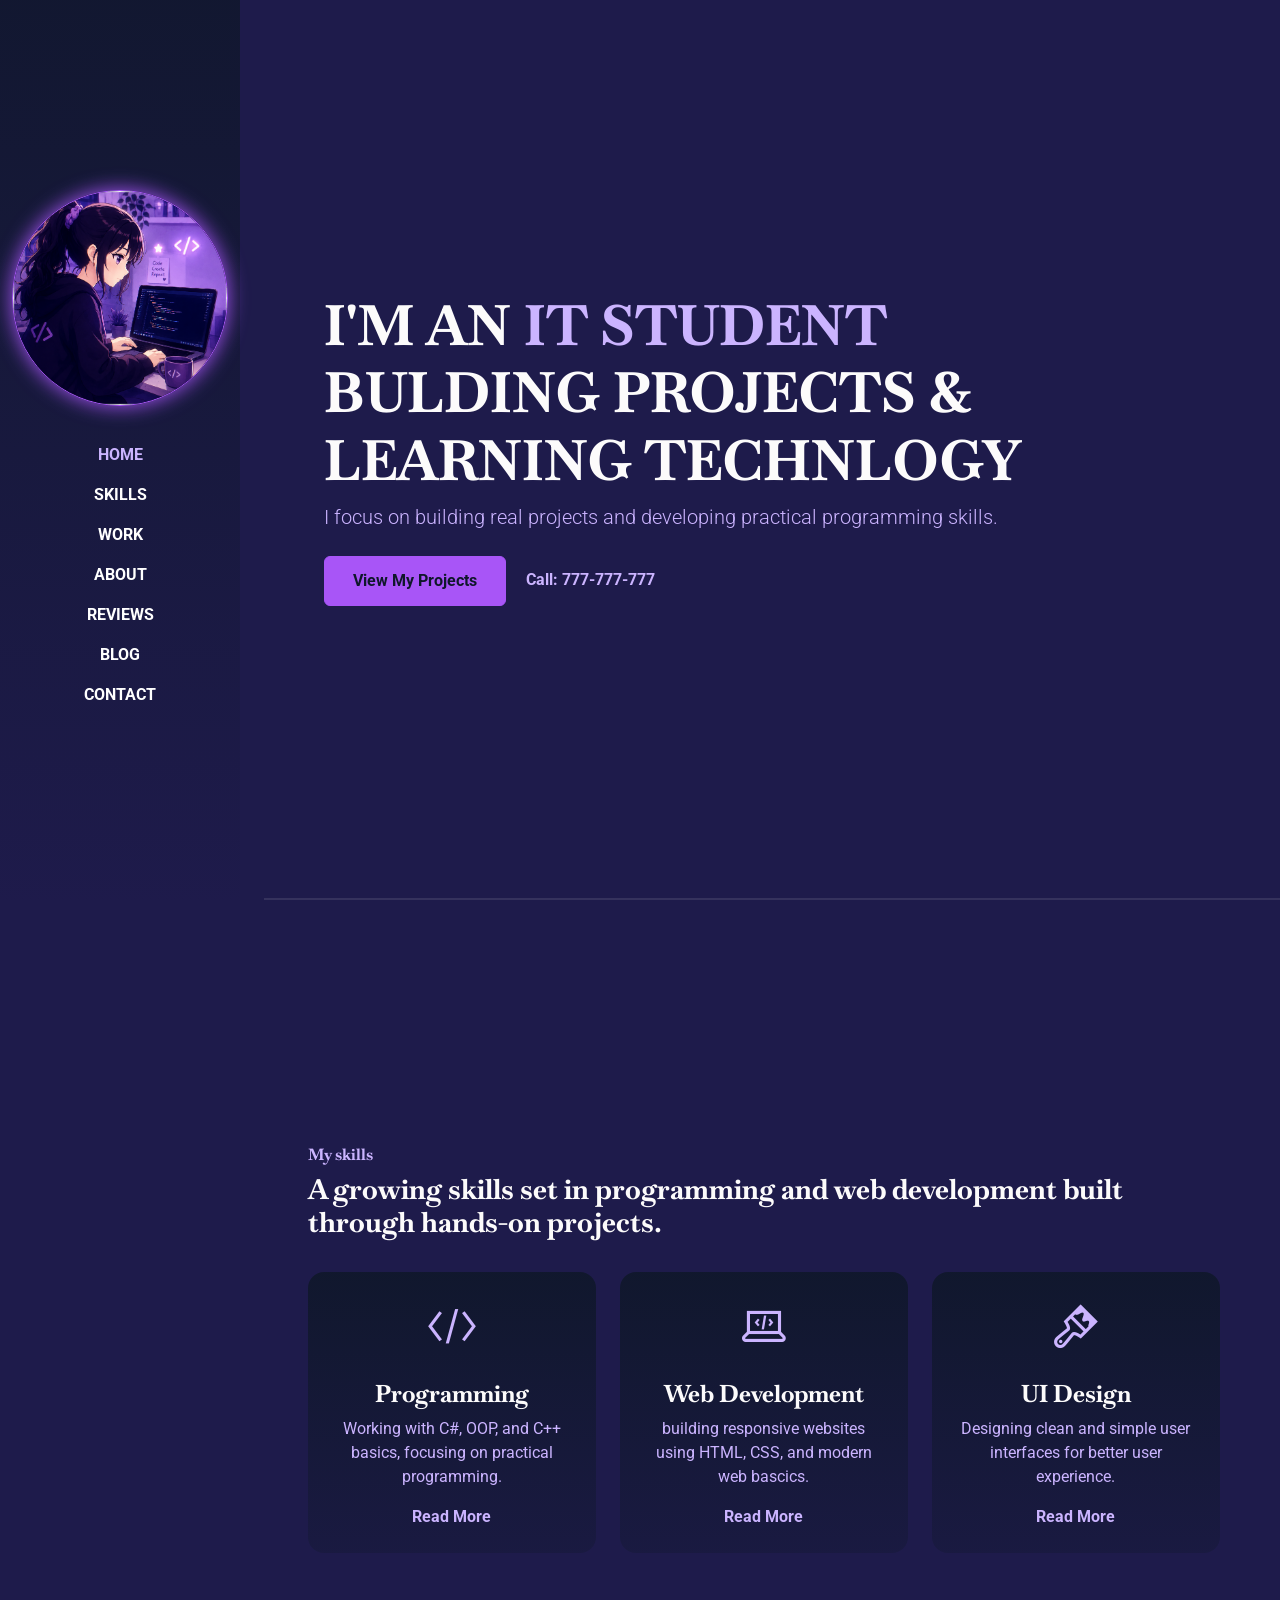
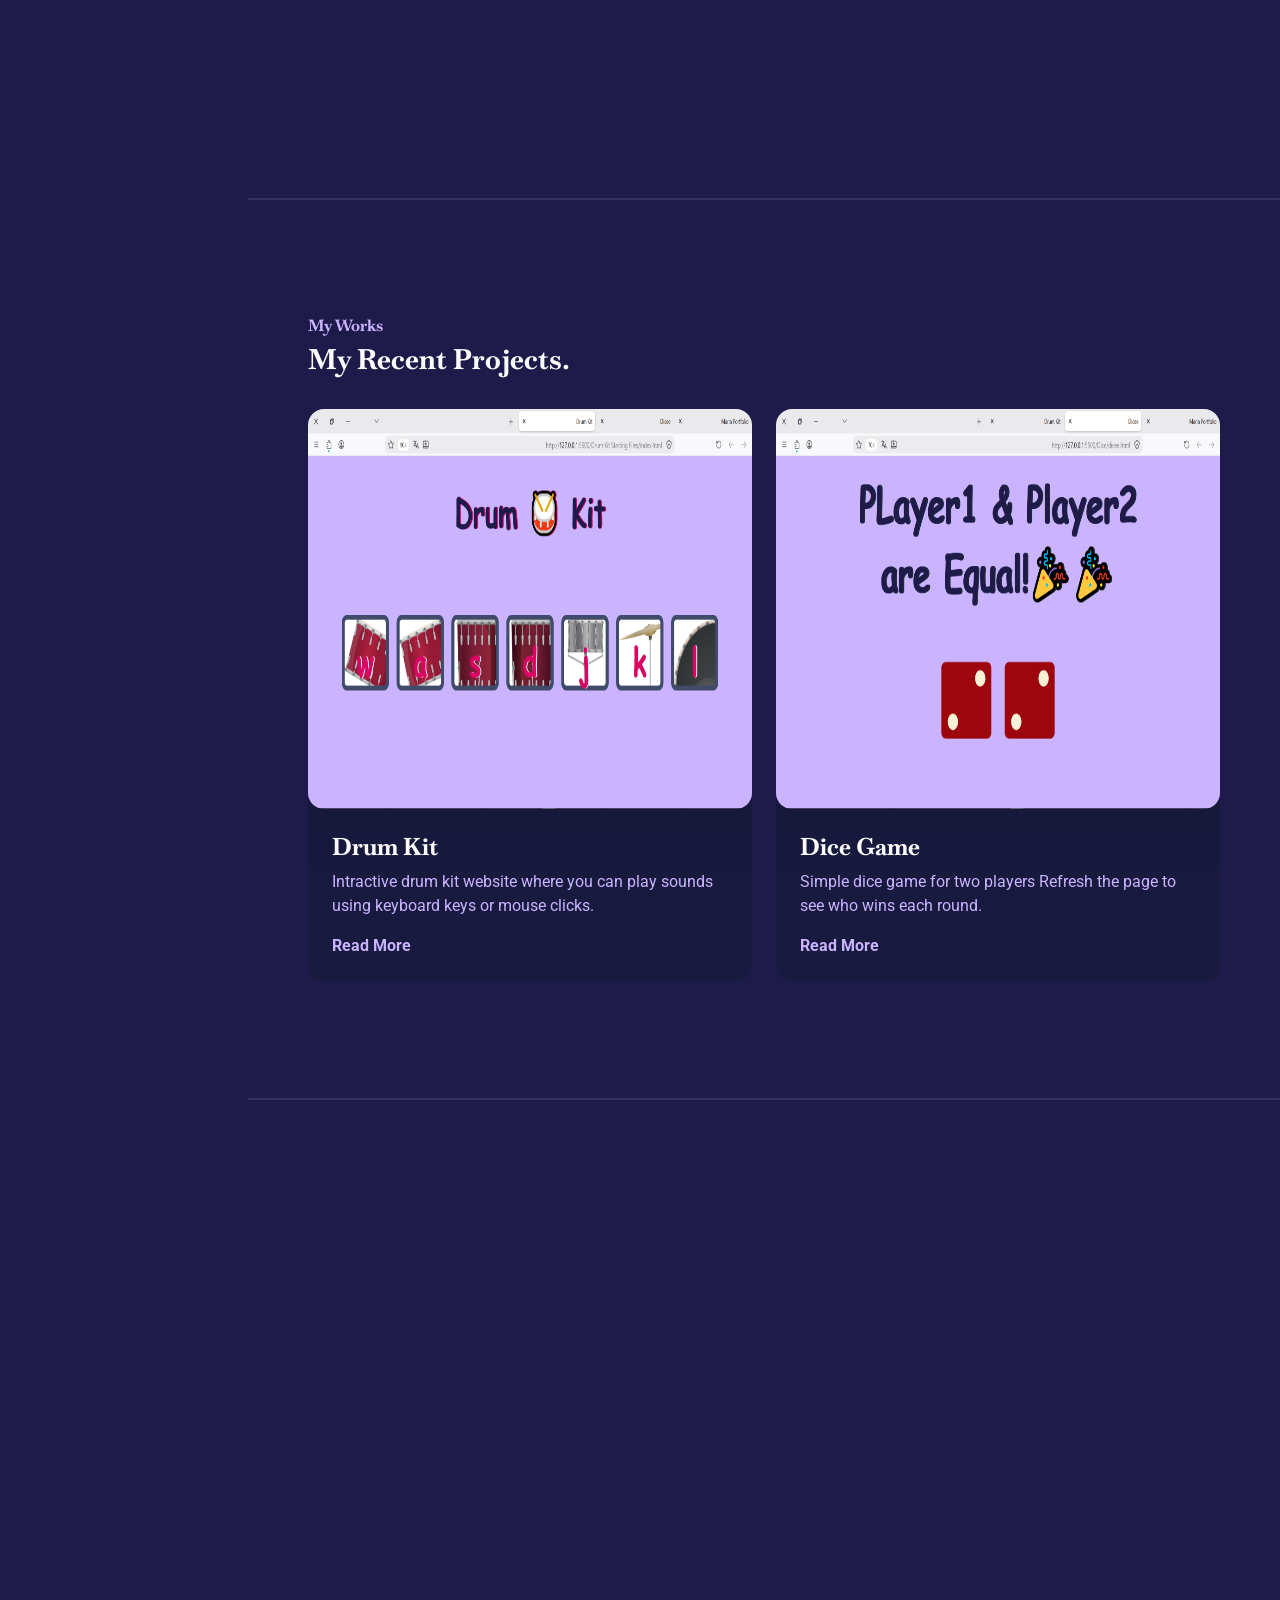
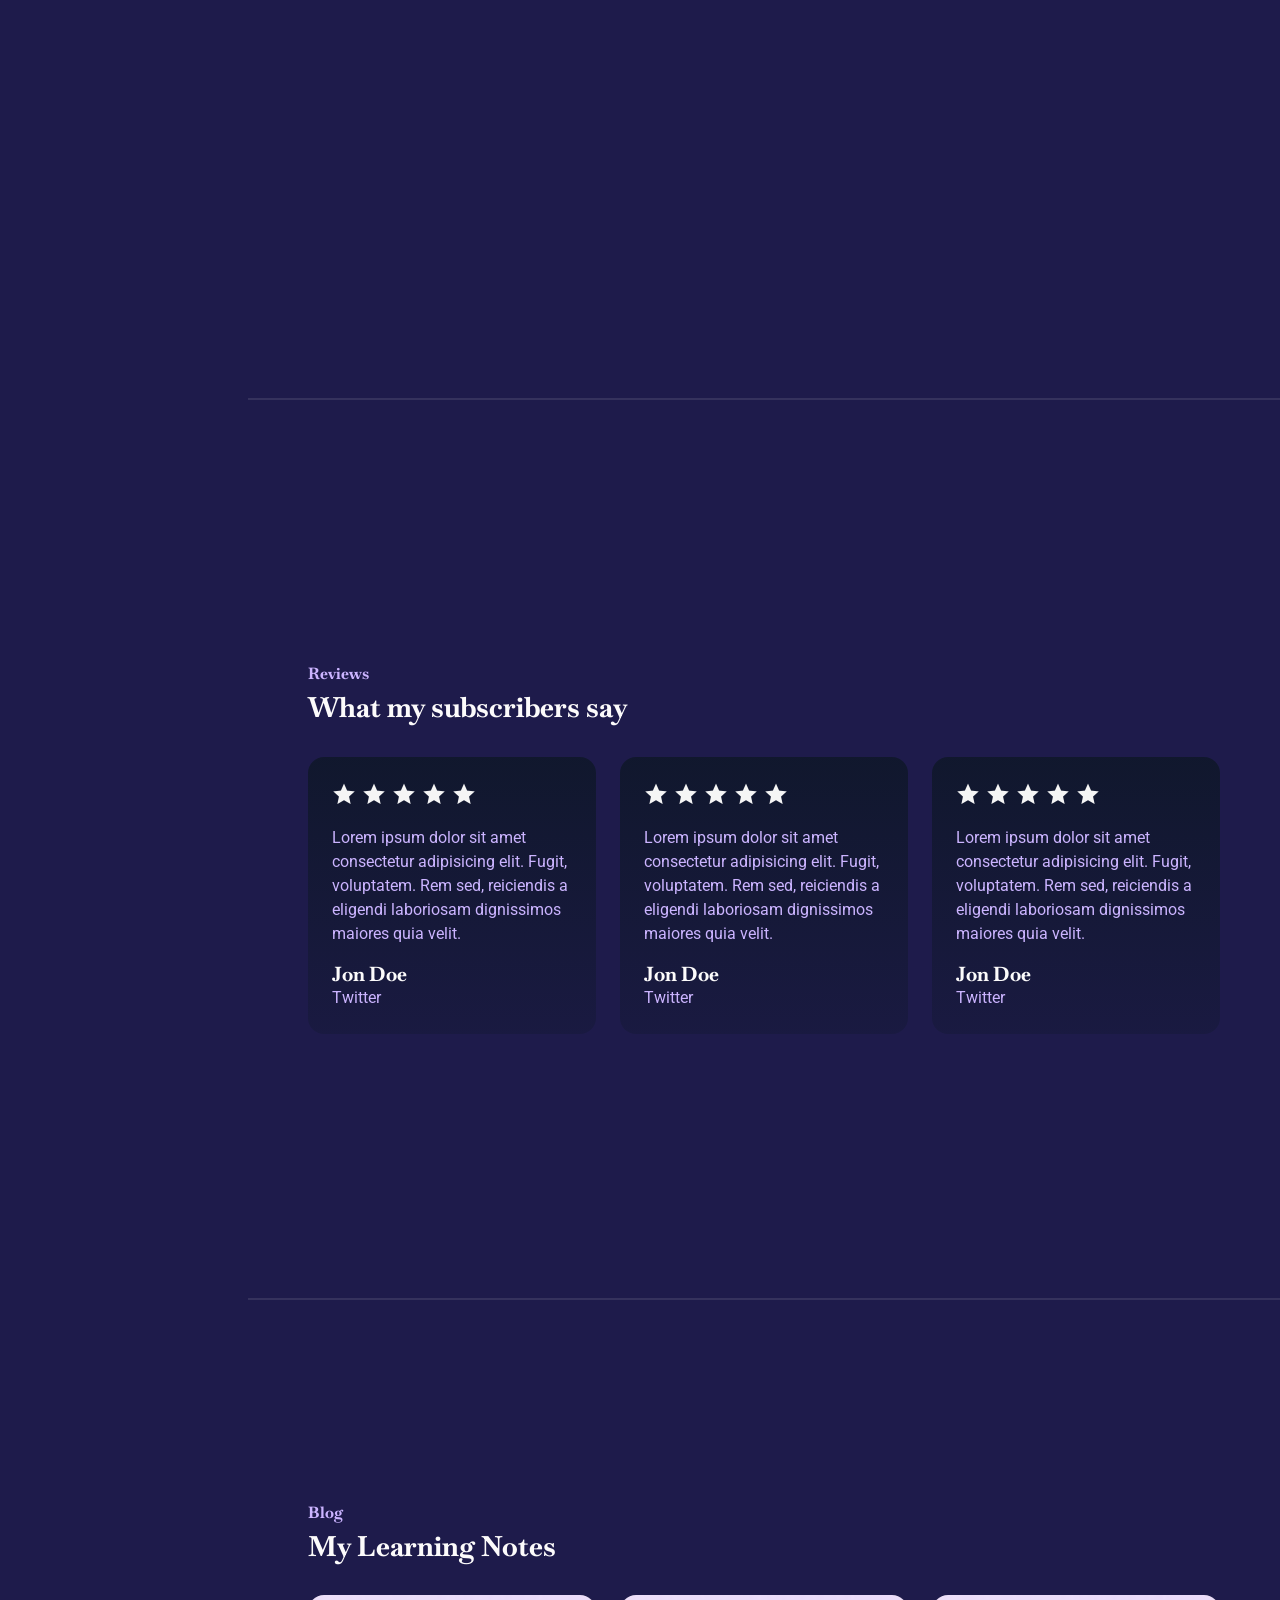
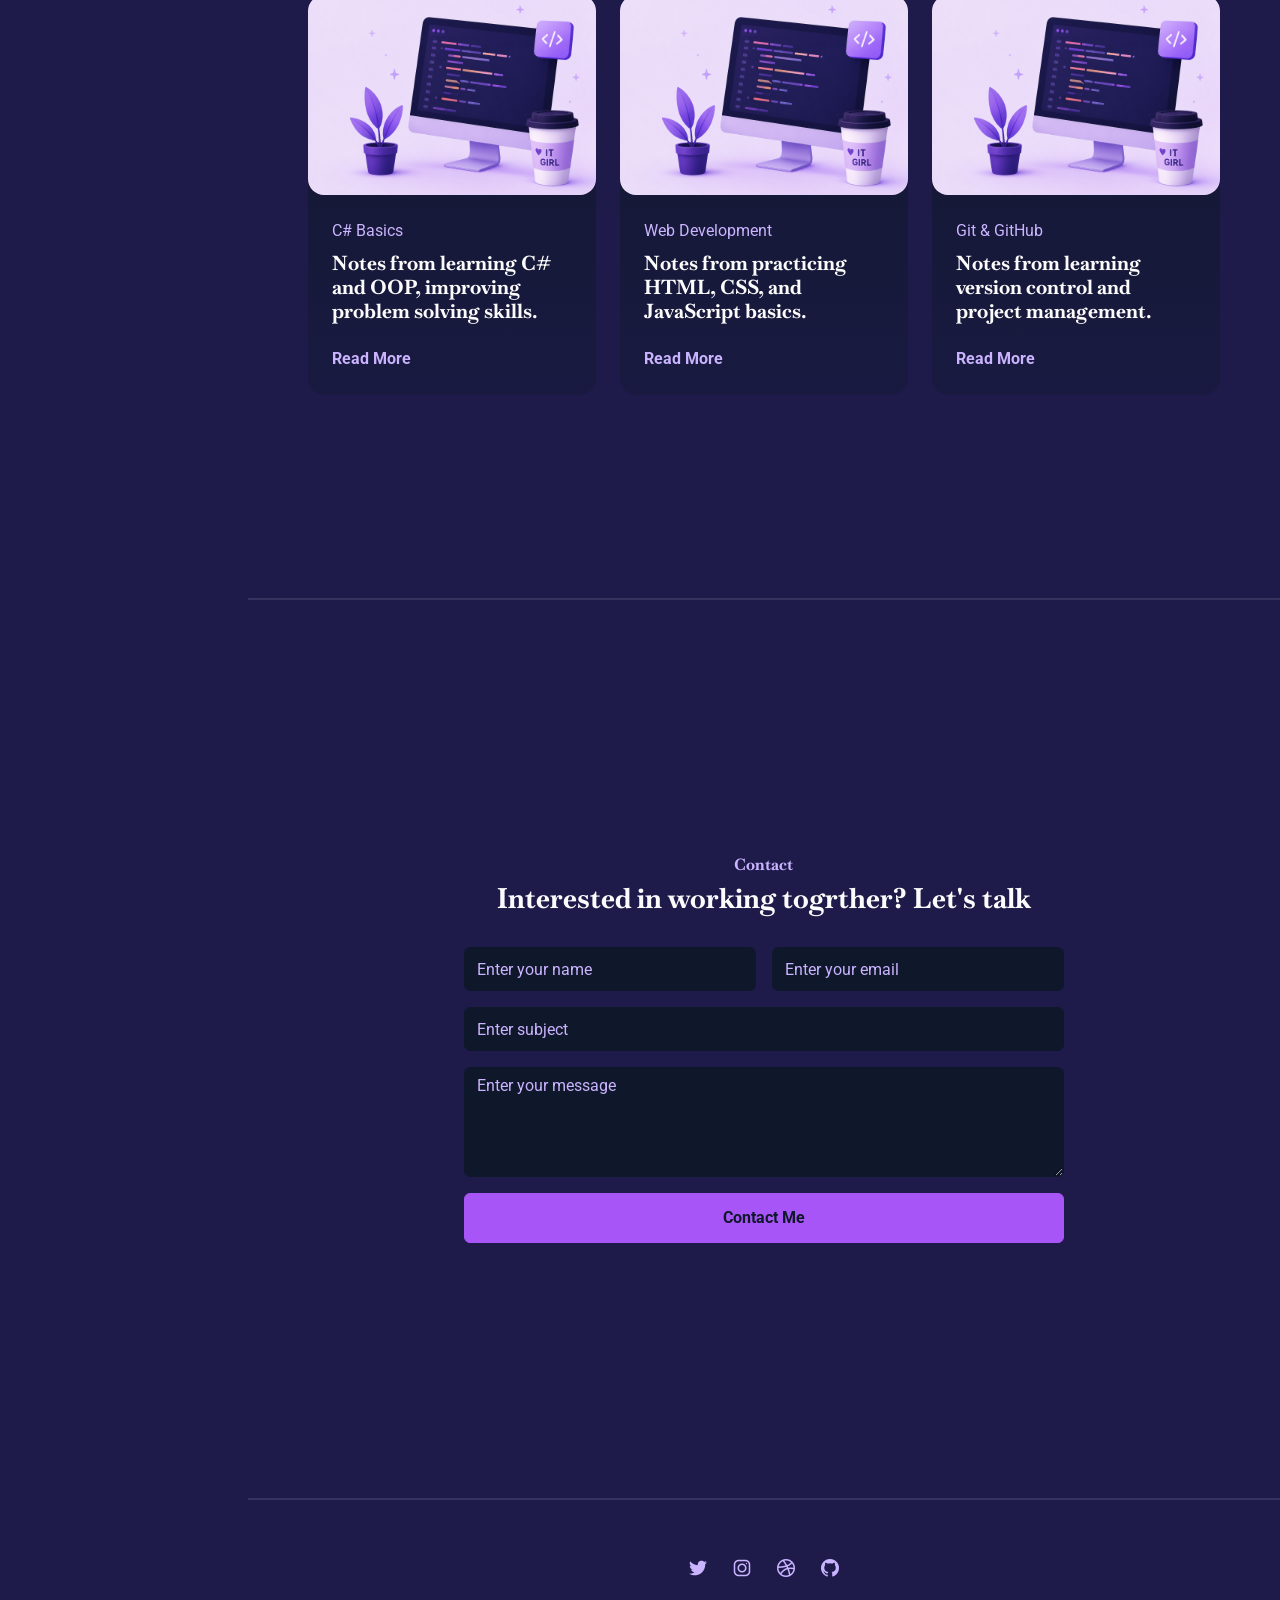
==== commit 86ce6c9d: "Update portfolio UI, improve content sections, and add Drum Kit and Dice Game projects" ====
--- a/index.html
+++ b/index.html
@@ -69,16 +69,15 @@
         <section id="home" class="full-height px-lg-5 ms-3">
             <div class="container">
                 <div class="row">
-                    <div class="col-lg-9">
+                    <div class="col-lg-10">
                         <h2 class="display-4 fw-bold" data-aos="fade-up">I'M AN <span class="text-brand">IT
-                                STUDENT</span> LEARNING &
-                            BUILDING WITH CODE</h2>
-                        <P class="lead mt-2 mb-4" data-aos="fade-up" data-aos-delay="300">I'm learning programming and
-                            building my future
-                            in tech step by step.
+                                STUDENT</span> BULDING PROJECTS &
+                            LEARNING TECHNLOGY</h2>
+                        <P class="lead mt-2 mb-4" data-aos="fade-up" data-aos-delay="300">I focus on building real
+                            projects and developing practical programming skills.
                         </P>
                         <div data-aos="fade-up" data-aos-delay="600">
-                            <a href="#work" class="btn btn-brand me-3">View My Work</a>
+                            <a href="#work" class="btn btn-brand me-3">View My Projects</a>
                             <a href="tel:+967777777777" target="_blank" class="link-custom">Call: 777-777-777</a>
                         </div>
                     </div>
@@ -93,7 +92,7 @@
                 <div class="row pb-4" data-aos="fade-up">
                     <div class="col-lg-11">
                         <h6 class="text-brand">My skills </h6>
-                        <h3>As an IT student, I am building my foundation in programming and web development.</h3>
+                        <h3>A growing skills set in programming and web development built through hands-on projects.</h3>
                     </div>
                 </div>
 
@@ -104,7 +103,7 @@
                                 <i class="las la-code"></i>
                             </div>
                             <h4 class="mt-4 mb-2">Programming</h4>
-                            <p> I have experience with C++ and C#, and I am learning JavaScript.</p>
+                            <p> Working with C#, OOP, and C++ basics, focusing on practical programming.</p>
                             <a href="#" class="link-custom">Read More</a>
                         </div>
                     </div>
@@ -115,7 +114,7 @@
                                 <i class="las la-laptop-code"></i>
                             </div>
                             <h4 class="mt-4 mb-2">Web Development</h4>
-                            <p> I build simple and responsive websites using HTML and CSS.</p>
+                            <p> building responsive websites using HTML, CSS, and modern web bascics.</p>
                             <a href="#" class="link-custom">Read More</a>
                         </div>
                     </div>
@@ -126,7 +125,7 @@
                                 <i class="las la-brush"></i>
                             </div>
                             <h4 class="mt-4 mb-2">UI Design</h4>
-                            <p> I try to design simple and clean layouts for websites.</p>
+                            <p> Designing  clean and simple user interfaces for better user experience.</p>
                             <a href="#" class="link-custom">Read More</a>
                         </div>
                     </div>
@@ -153,12 +152,15 @@
                     <div class="col-md-6" data-aos="fade-up" data-aos-delay="200">
                         <div class="card-custom rounded-4 bg-base shadow-effect">
                             <div class="card-costom-image rounded-4">
-                                <img class="rounded-4" height="400px" src="./assets/images/login2.png"
+                                <img class="rounded-4" height="400px" src="./assets/images/Drum2.png"
                                     alt="Motivation Meme website">
                             </div>
                             <div class="card-custom-content p-4">
-                                <h4>Login Page</h4>
-                                <p>Simple Login page design using HTML , CSS and JavaScript.</p>
+                                <h4>Drum Kit</h4>
+                                <p>Intractive drum kit website where you can play sounds using keyboard keys or mouse
+                                    clicks.</p>
+                                <a href="./Drum Kit Starting Files/index.html" class="link-custom" target="_blank">Read
+                                    More</a>
                             </div>
                         </div>
                     </div>
@@ -166,12 +168,13 @@
                     <div class="col-md-6" data-aos="fade-up" data-aos-delay="400">
                         <div class="card-custom rounded-4 bg-base shadow-effect">
                             <div class="card-costom-image rounded-4">
-                                <img class="rounded-4" height="400px" src="./assets/images/two.png"
+                                <img class="rounded-4" height="400px" src="./assets/images/Dice2.png"
                                     alt="Motivation Meme website">
                             </div>
                             <div class="card-custom-content p-4">
-                                <h4>Pricing Table Design</h4>
-                                <p>Simple pricing cards layout using HTML , CSS and JavaScript.</p>
+                                <h4>Dice Game</h4>
+                                <p>Simple dice game for two players Refresh the page to see who wins each round.</p>
+                                <a href="./Dice/dicee.html" class="link-custom" target="_blank">Read More</a>
                             </div>
                         </div>
                     </div>
@@ -203,17 +206,15 @@
                                 <div class="bg-base p-4 rounded-4 shadow-effect mb-2" data-aos="fade-up"
                                     data-aos-delay="100">
                                     <h6>IT Student</h6>
-                                    <p class="text-brand mb-2">AR-RASHEED University </p>
-                                    <p class="text-brand mb-2">I am studing IT and learning
-                                        programming basics at
-                                        university</p>
+                                    <p class="text-brand mb-2">My University </p>
+                                    <p class="text-brand mb-2">Studing IT and building a solid programming foundation.</p>
                                 </div>
 
                                 <div class="bg-base p-4 rounded-4 shadow-effect mb-2" data-aos="fade-up"
                                     data-aos-delay="300">
                                     <h6>Web Development</h6>
                                     <p class="text-brand mb-2">Online Learning</p>
-                                    <p class="text-brand mb-0">I am learning HTML,CSS and JavaScript
+                                    <p class="text-brand mb-0">Learning HTML,CSS and JavaScript
                                         through online courses.</p>
                                 </div>
 
@@ -221,8 +222,7 @@
                                     data-aos-delay="600">
                                     <h6>Programming Basics</h6>
                                     <p class="text-brand mb-2">University & Online</p>
-                                    <p class="mb-0">I have basics Knowlrdeg in C++ and C#
-                                        from both university and online learning.</p>
+                                    <p class="mb-0">Background in C++ and C# through university and self-learning.</p>
                                 </div>
 
                             </div>
@@ -238,23 +238,22 @@
                         <h4 class="mb-4" data-aos="fade-up" data-aos-delay="100"> Experience</h4>
 
                         <div class="bg-base p-4 rounded-4 shadow-effect mb-2" data-aos="fade-up" data-aos-delay="100">
-                            <h6>Beginner Web Development</h6>
+                            <h6> Web Development</h6>
                             <p class="text-brand mb-2">Personal Projects</p>
-                            <p class="text-brand mb-2">I built simple websites using HTML and CSS as part of my
+                            <p class="text-brand mb-2">Built simple websites using HTML and CSS as part of my
                                 learning.</p>
                         </div>
 
                         <div class="bg-base p-4 rounded-4 shadow-effect mb-2" data-aos="fade-up" data-aos-delay="300">
                             <h6>UI Practice</h6>
                             <p class="text-brand mb-2">Practice Projects</p>
-                            <p class="text-brand mb-0">I design simple and clean user interfaces to improve my design
-                                skills.</p>
+                            <p class="text-brand mb-0">Design simple and clean user interfaces to improve my design skills.</p>
                         </div>
 
                         <div class="bg-base p-4 rounded-4 shadow-effect mb-2" data-aos="fade-up" data-aos-delay="600">
                             <h6>Learning Journey</h6>
                             <p class="text-brand mb-2">Ongoing</p>
-                            <p class="mb-0">I am continuously learning from both university and online platform.</p>
+                            <p class="mb-0">Continuously improving through university and online learning.</p>
                         </div>
 
                     </div>
@@ -271,7 +270,7 @@
                 <div class="row pb-4" data-aos="fade-up">
                     <div class="col-lg-11">
                         <h6 class="text-brand">Reviews</h6>
-                        <h3>What our subscribers say</h3>
+                        <h3>What my subscribers say</h3>
                     </div>
                 </div>
 
@@ -346,7 +345,7 @@
                 <div class="row pb-4" data-aos="fade-up">
                     <div class="col-lg-11">
                         <h6 class="text-brand">Blog</h6>
-                        <h3>My Blog Posts</h3>
+                        <h3>My Learning Notes</h3>
                     </div>
                 </div>
 
@@ -356,12 +355,12 @@
                     <div class="col-md-4" data-aos="fade-up" data-aos-delay="100">
                         <div class="card-custom rounded-4 bg-base shadow-effect">
                             <div class="card-costom-image rounded-4">
-                                <img class="rounded-4" height="200px" src="./assets/images/Dark-laptop.png"
+                                <img class="rounded-4" height="200px" src="./assets/images/light laptop 2.png"
                                     alt="Motivation Meme website">
                             </div>
                             <div class="card-custom-content p-4">
-                                <p class="text-brand mb-2">20 Dec,2022</p>
-                                <h5 class="mb-4">Design a creative landing page using Bootstrap 5</h4>
+                                <p class="text-brand mb-2">C# Basics</p>
+                                <h5 class="mb-4">Notes from learning C# and OOP, improving problem solving skills.</h4>
                                     <a href="#" class="link-custom">Read More</a>
                             </div>
                         </div>
@@ -370,12 +369,12 @@
                     <div class="col-md-4" data-aos="fade-up" data-aos-delay="300">
                         <div class="card-custom rounded-4 bg-base shadow-effect">
                             <div class="card-costom-image rounded-4">
-                                <img class="rounded-4" height="200px" src="./assets/images/code in laptop.png"
+                                 <img class="rounded-4" height="200px" src="./assets/images/light laptop 2.png"
                                     alt="Motivation Meme website">
                             </div>
                             <div class="card-custom-content p-4">
-                                <p class="text-brand mb-2">20 Dec,2022</p>
-                                <h5 class="mb-4">Design a creative landing page using Bootstrap 5</h4>
+                                <p class="text-brand mb-2">Web Development</p>
+                                <h5 class="mb-4">Notes from practicing HTML, CSS, and JavaScript basics.</h4>
                                     <a href="#" class="link-custom">Read More</a>
                             </div>
                         </div>
@@ -388,8 +387,8 @@
                                     alt="Motivation Meme website">
                             </div>
                             <div class="card-custom-content p-4">
-                                <p class="text-brand mb-2">20 Dec,2022</p>
-                                <h5 class="mb-4">Design a creative landing page using Bootstrap 5</h4>
+                                <p class="text-brand mb-2">Git & GitHub</p>
+                                <h5 class="mb-4">Notes from learning version control and project management.</h4>
                                     <a href="#" class="link-custom">Read More</a>
                             </div>
                         </div>
@@ -406,7 +405,7 @@
                 <div class="row justify-content-center text-center">
                     <div class="col-lg-8 pb-4" data-aos="fade-up">
                         <h6 class="text-brand">Contact</h6>
-                        <h3>Interested in working togrther? Let's talk</h3>  
+                        <h3>Interested in working togrther? Let's talk</h3>
                     </div>
 
                     <div class="col-lg-8" data-aos="fade-up" data-aos-delay="300">
--- a/assets/css/style.css
+++ b/assets/css/style.css
@@ -271,4 +271,10 @@
     background-color: var(--color-base2);
     border-radius: 100px;
     font-size: 24px;
+    transition: 0.3s ease;
+}
+
+.social-icons a:hover{
+transform: translateY(-6px);
+color:#c084fc;
 }
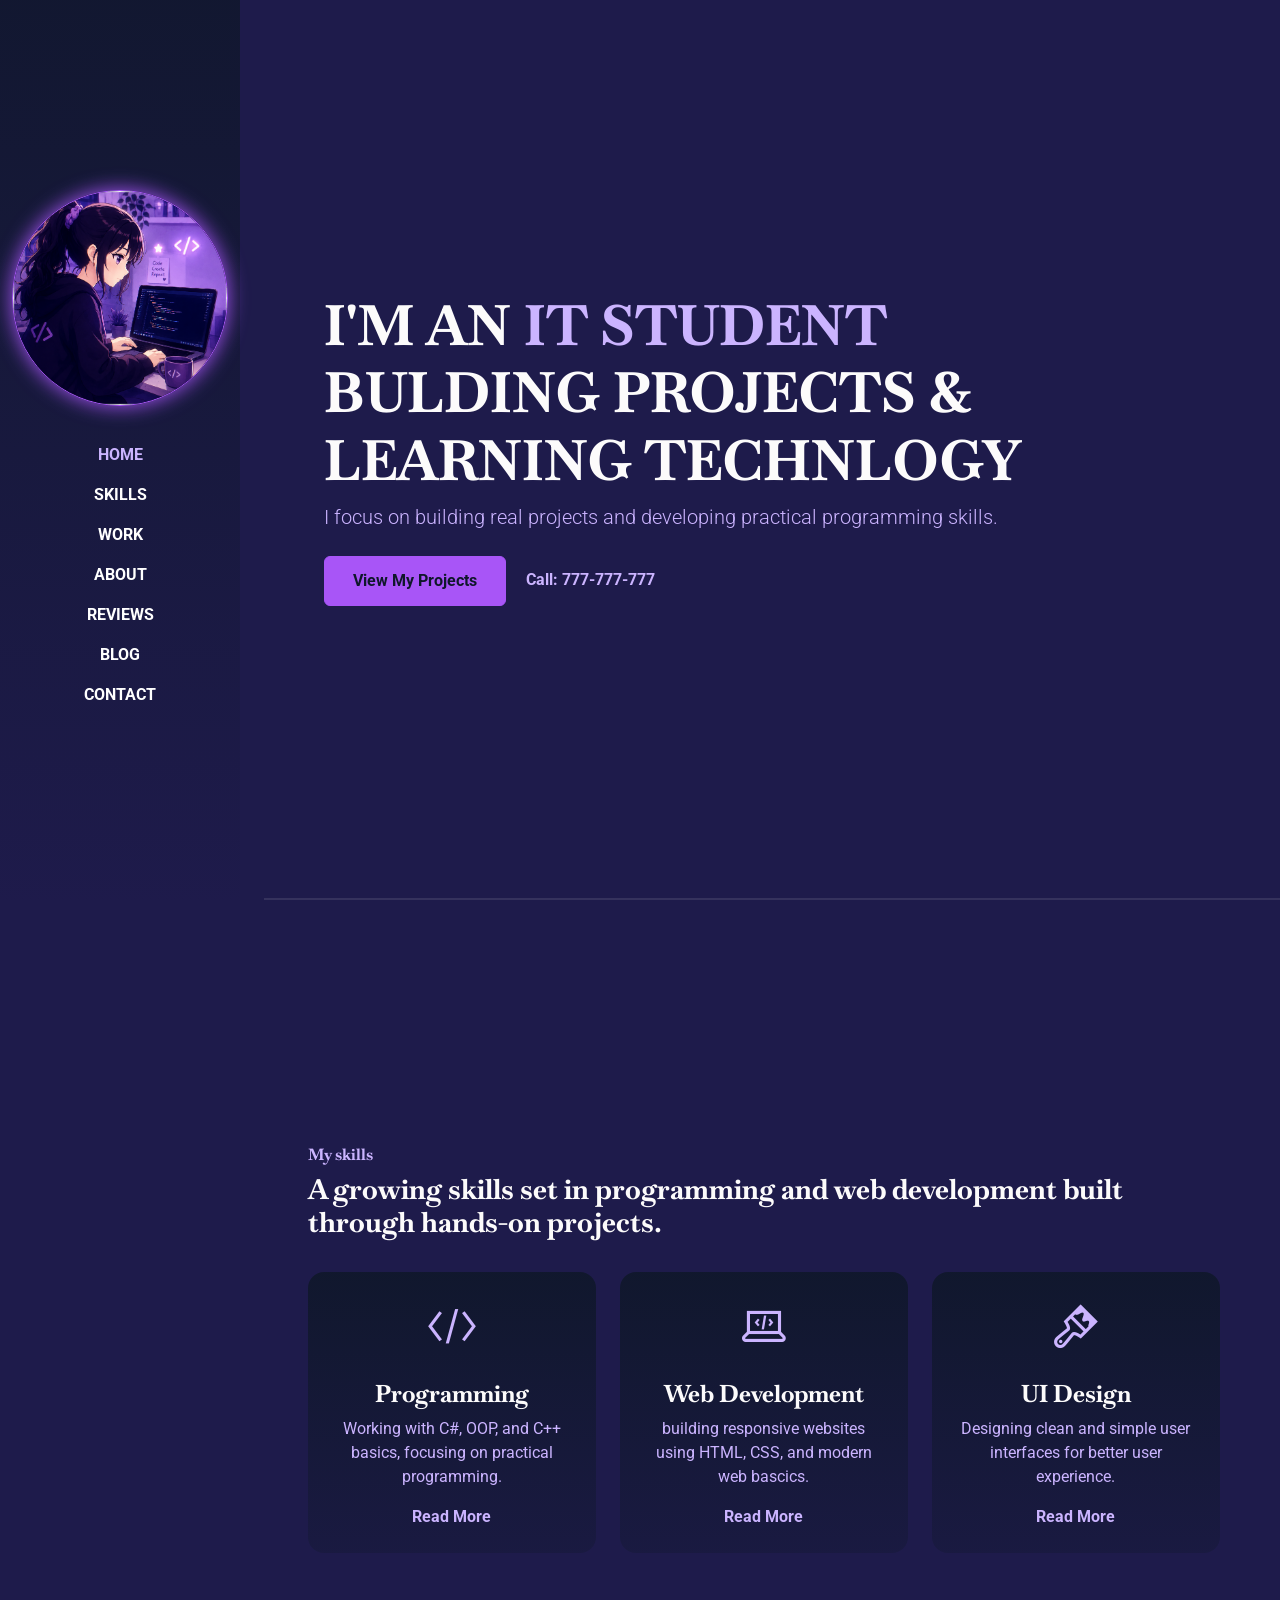
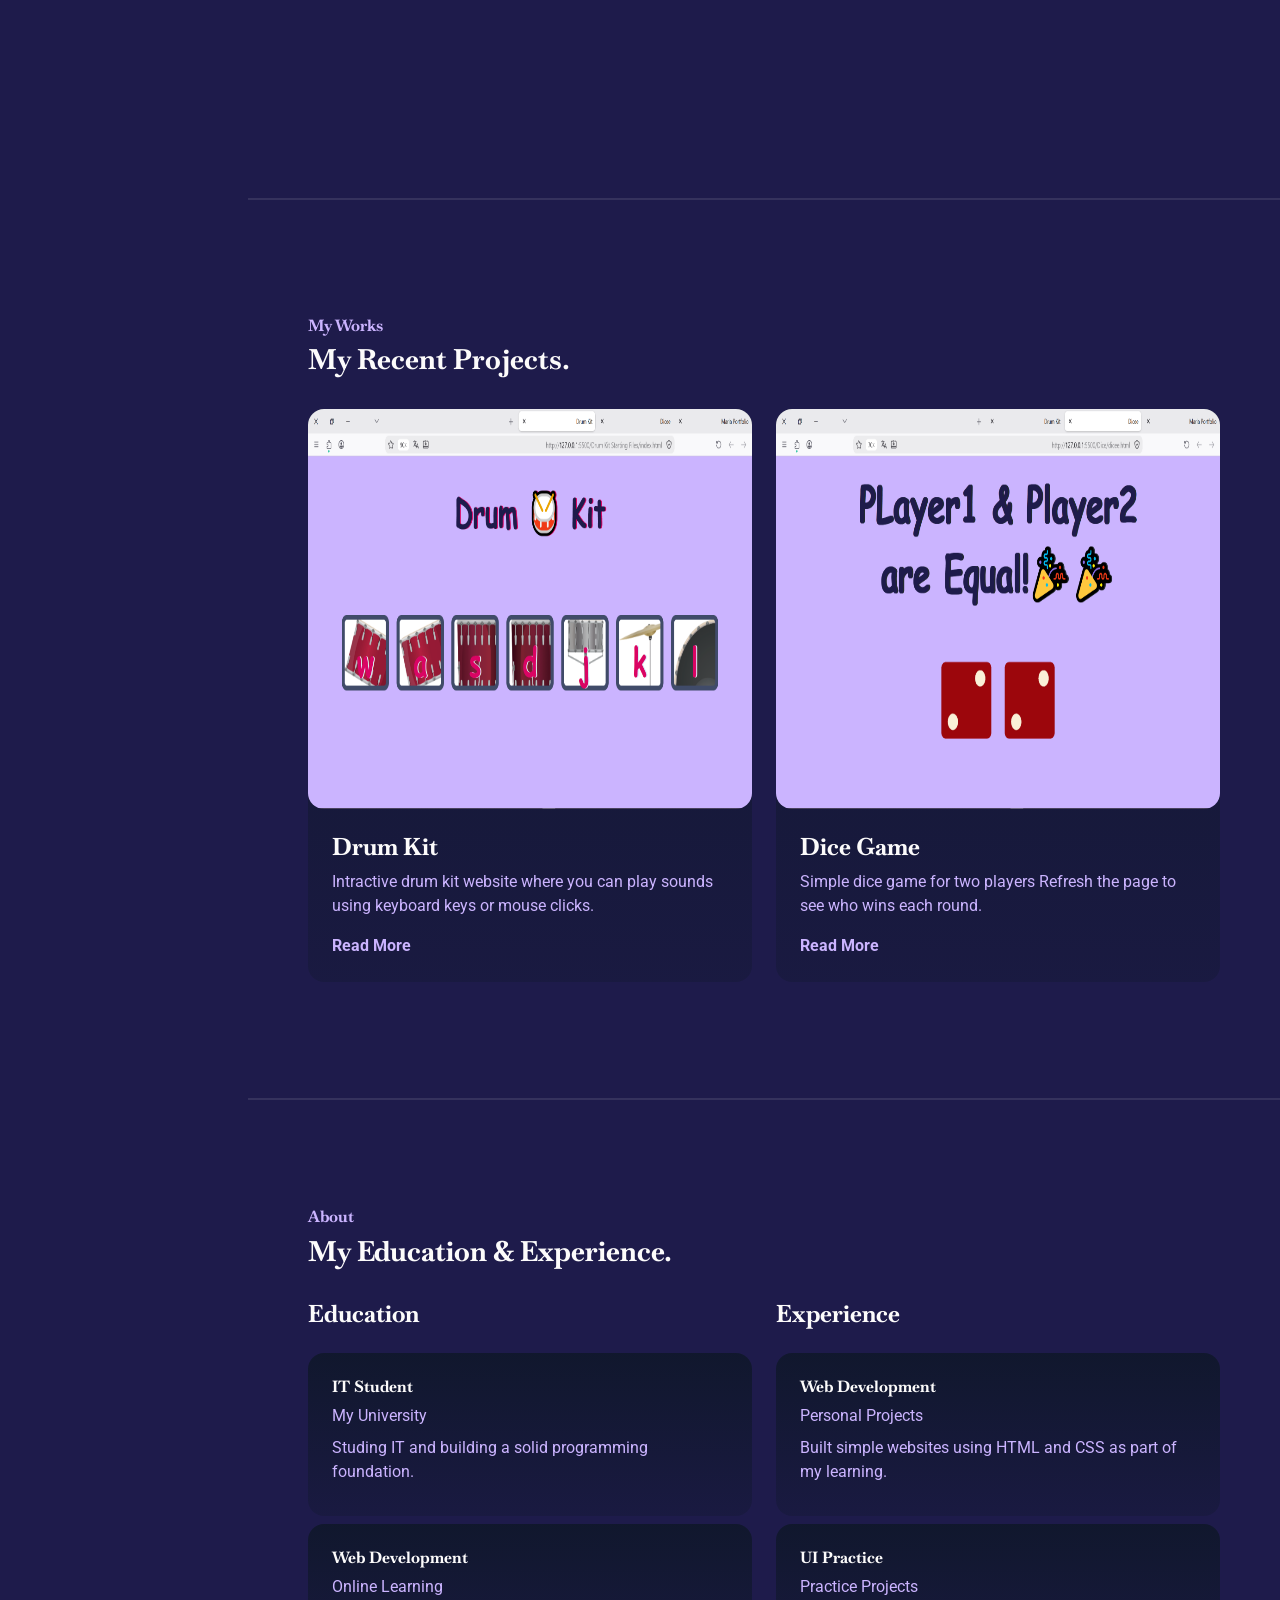
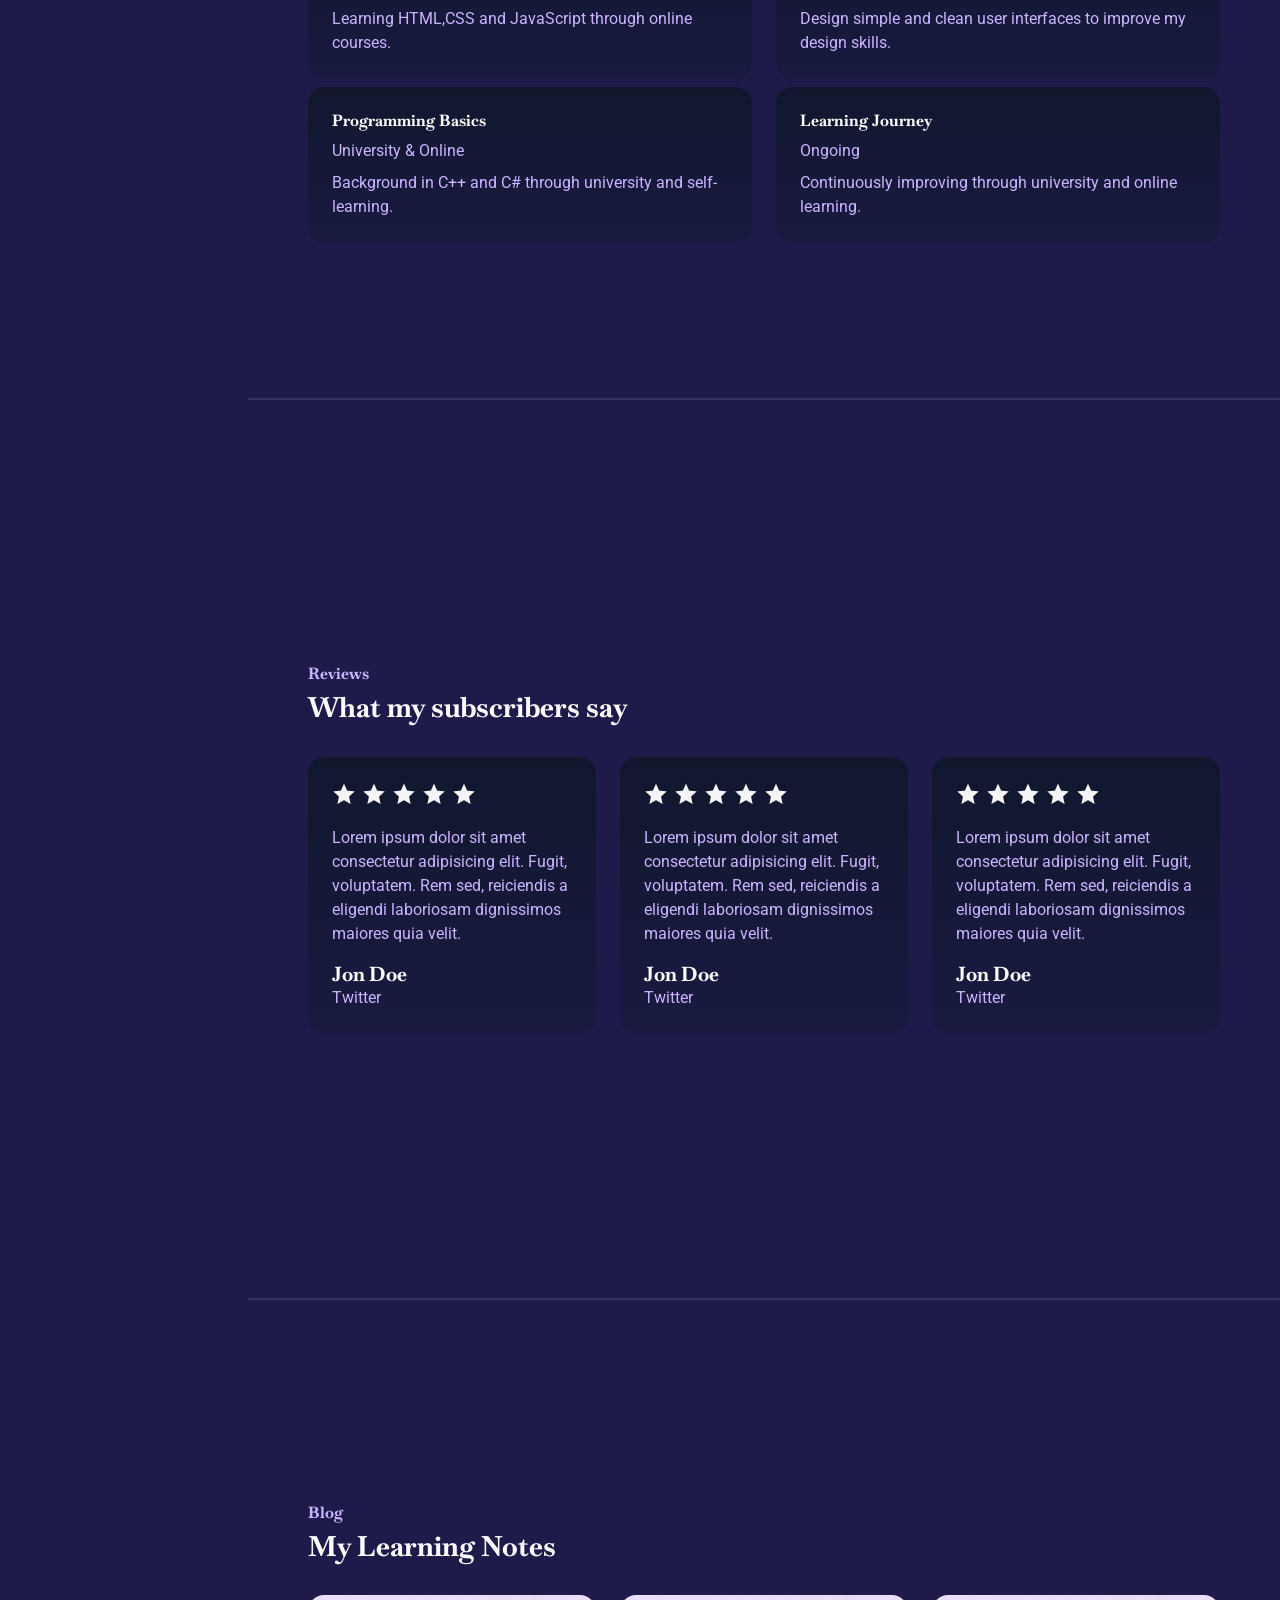
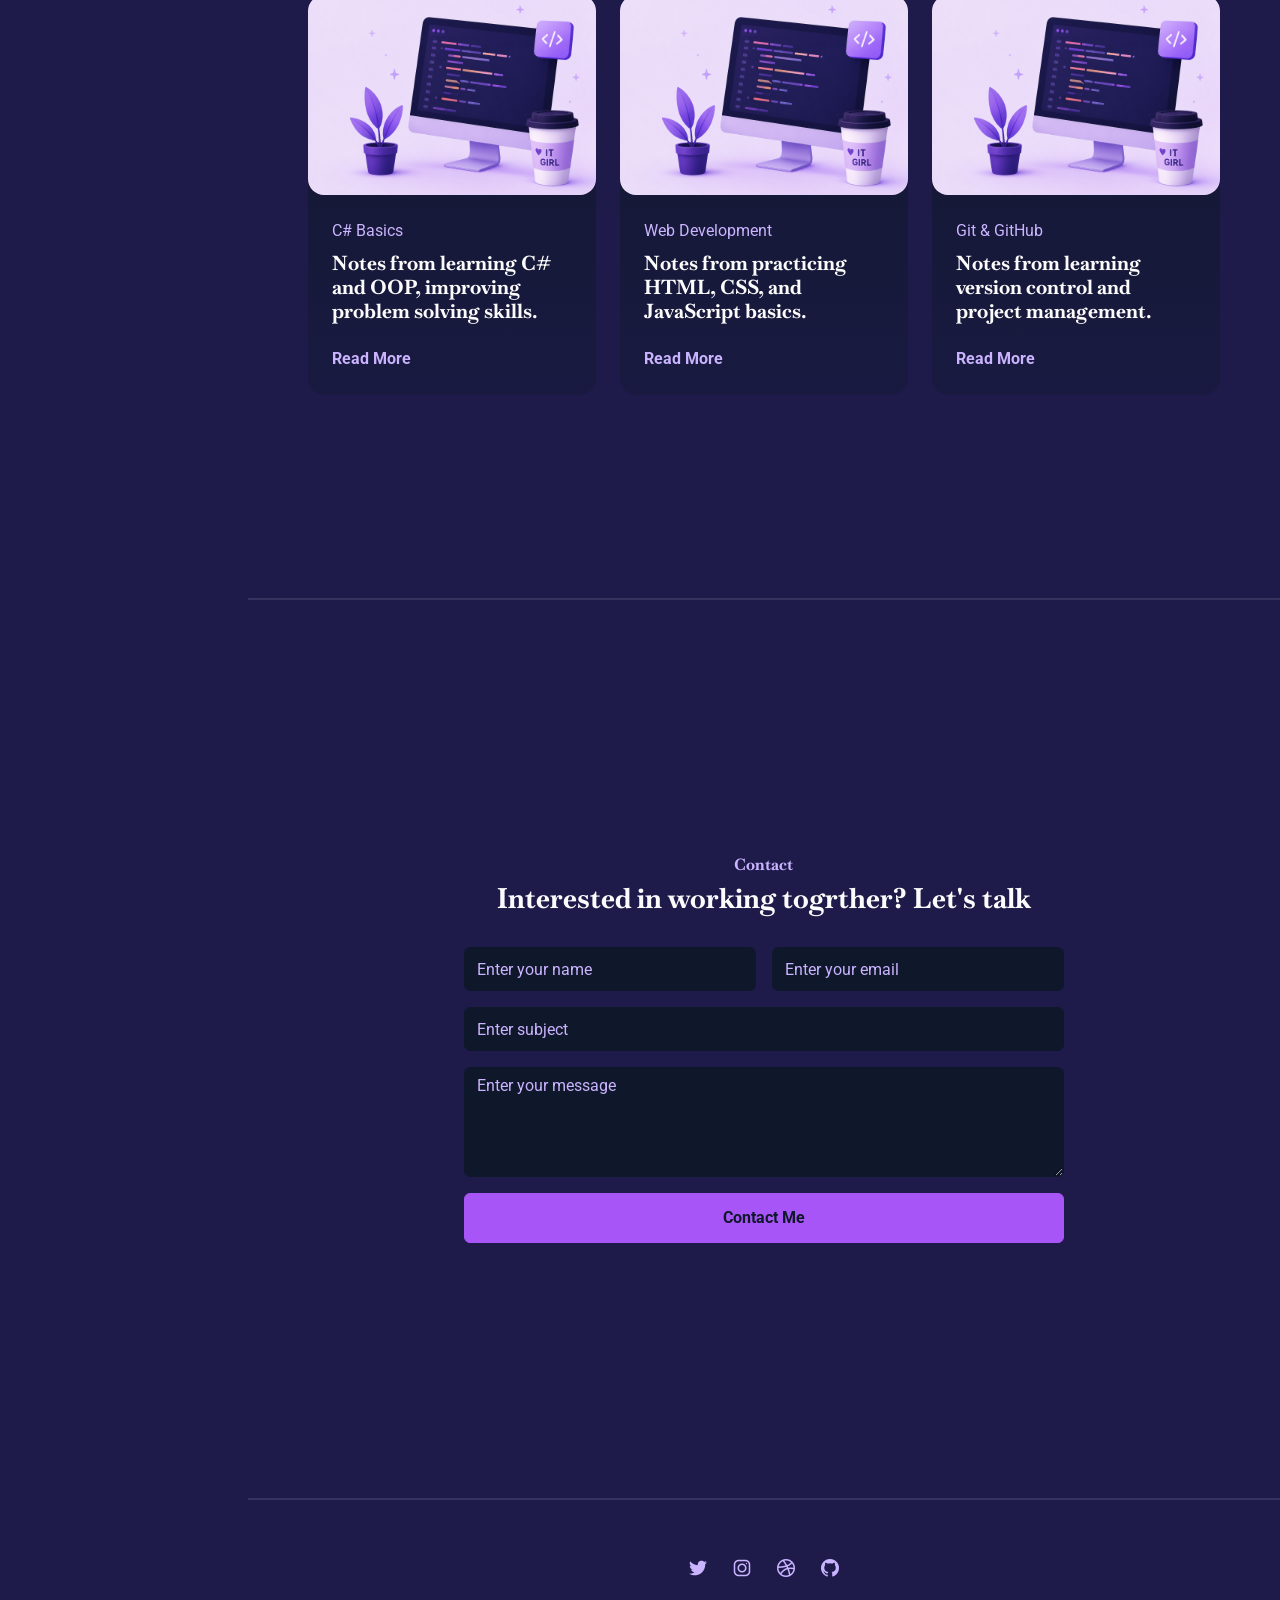
==== commit 1c7103f6: "Delete the unnecessary images" ====
--- a/index.html
+++ b/index.html
@@ -92,7 +92,8 @@
                 <div class="row pb-4" data-aos="fade-up">
                     <div class="col-lg-11">
                         <h6 class="text-brand">My skills </h6>
-                        <h3>A growing skills set in programming and web development built through hands-on projects.</h3>
+                        <h3>A growing skills set in programming and web development built through hands-on projects.
+                        </h3>
                     </div>
                 </div>
 
@@ -125,7 +126,7 @@
                                 <i class="las la-brush"></i>
                             </div>
                             <h4 class="mt-4 mb-2">UI Design</h4>
-                            <p> Designing  clean and simple user interfaces for better user experience.</p>
+                            <p> Designing clean and simple user interfaces for better user experience.</p>
                             <a href="#" class="link-custom">Read More</a>
                         </div>
                     </div>
@@ -207,7 +208,8 @@
                                     data-aos-delay="100">
                                     <h6>IT Student</h6>
                                     <p class="text-brand mb-2">My University </p>
-                                    <p class="text-brand mb-2">Studing IT and building a solid programming foundation.</p>
+                                    <p class="text-brand mb-2">Studing IT and building a solid programming foundation.
+                                    </p>
                                 </div>
 
                                 <div class="bg-base p-4 rounded-4 shadow-effect mb-2" data-aos="fade-up"
@@ -247,7 +249,8 @@
                         <div class="bg-base p-4 rounded-4 shadow-effect mb-2" data-aos="fade-up" data-aos-delay="300">
                             <h6>UI Practice</h6>
                             <p class="text-brand mb-2">Practice Projects</p>
-                            <p class="text-brand mb-0">Design simple and clean user interfaces to improve my design skills.</p>
+                            <p class="text-brand mb-0">Design simple and clean user interfaces to improve my design
+                                skills.</p>
                         </div>
 
                         <div class="bg-base p-4 rounded-4 shadow-effect mb-2" data-aos="fade-up" data-aos-delay="600">
@@ -369,7 +372,7 @@
                     <div class="col-md-4" data-aos="fade-up" data-aos-delay="300">
                         <div class="card-custom rounded-4 bg-base shadow-effect">
                             <div class="card-costom-image rounded-4">
-                                 <img class="rounded-4" height="200px" src="./assets/images/light laptop 2.png"
+                                <img class="rounded-4" height="200px" src="./assets/images/light laptop 2.png"
                                     alt="Motivation Meme website">
                             </div>
                             <div class="card-custom-content p-4">
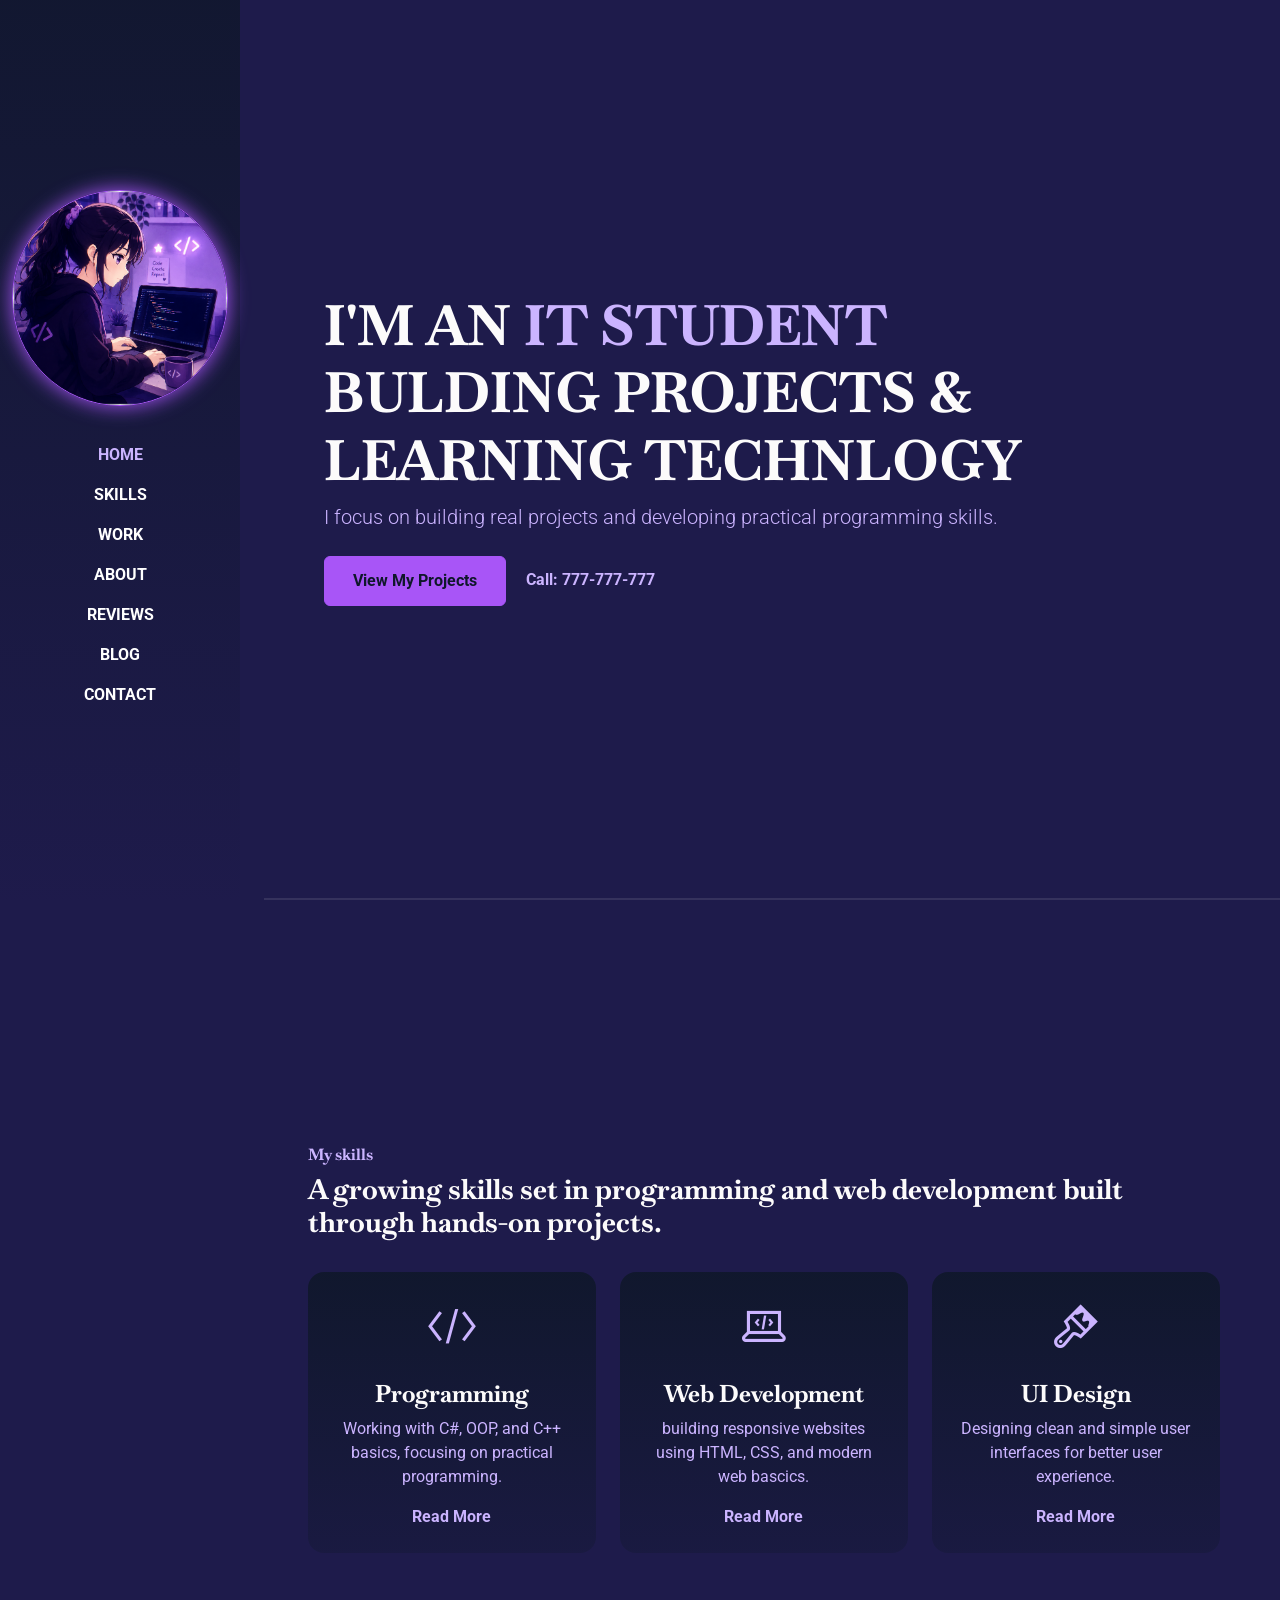
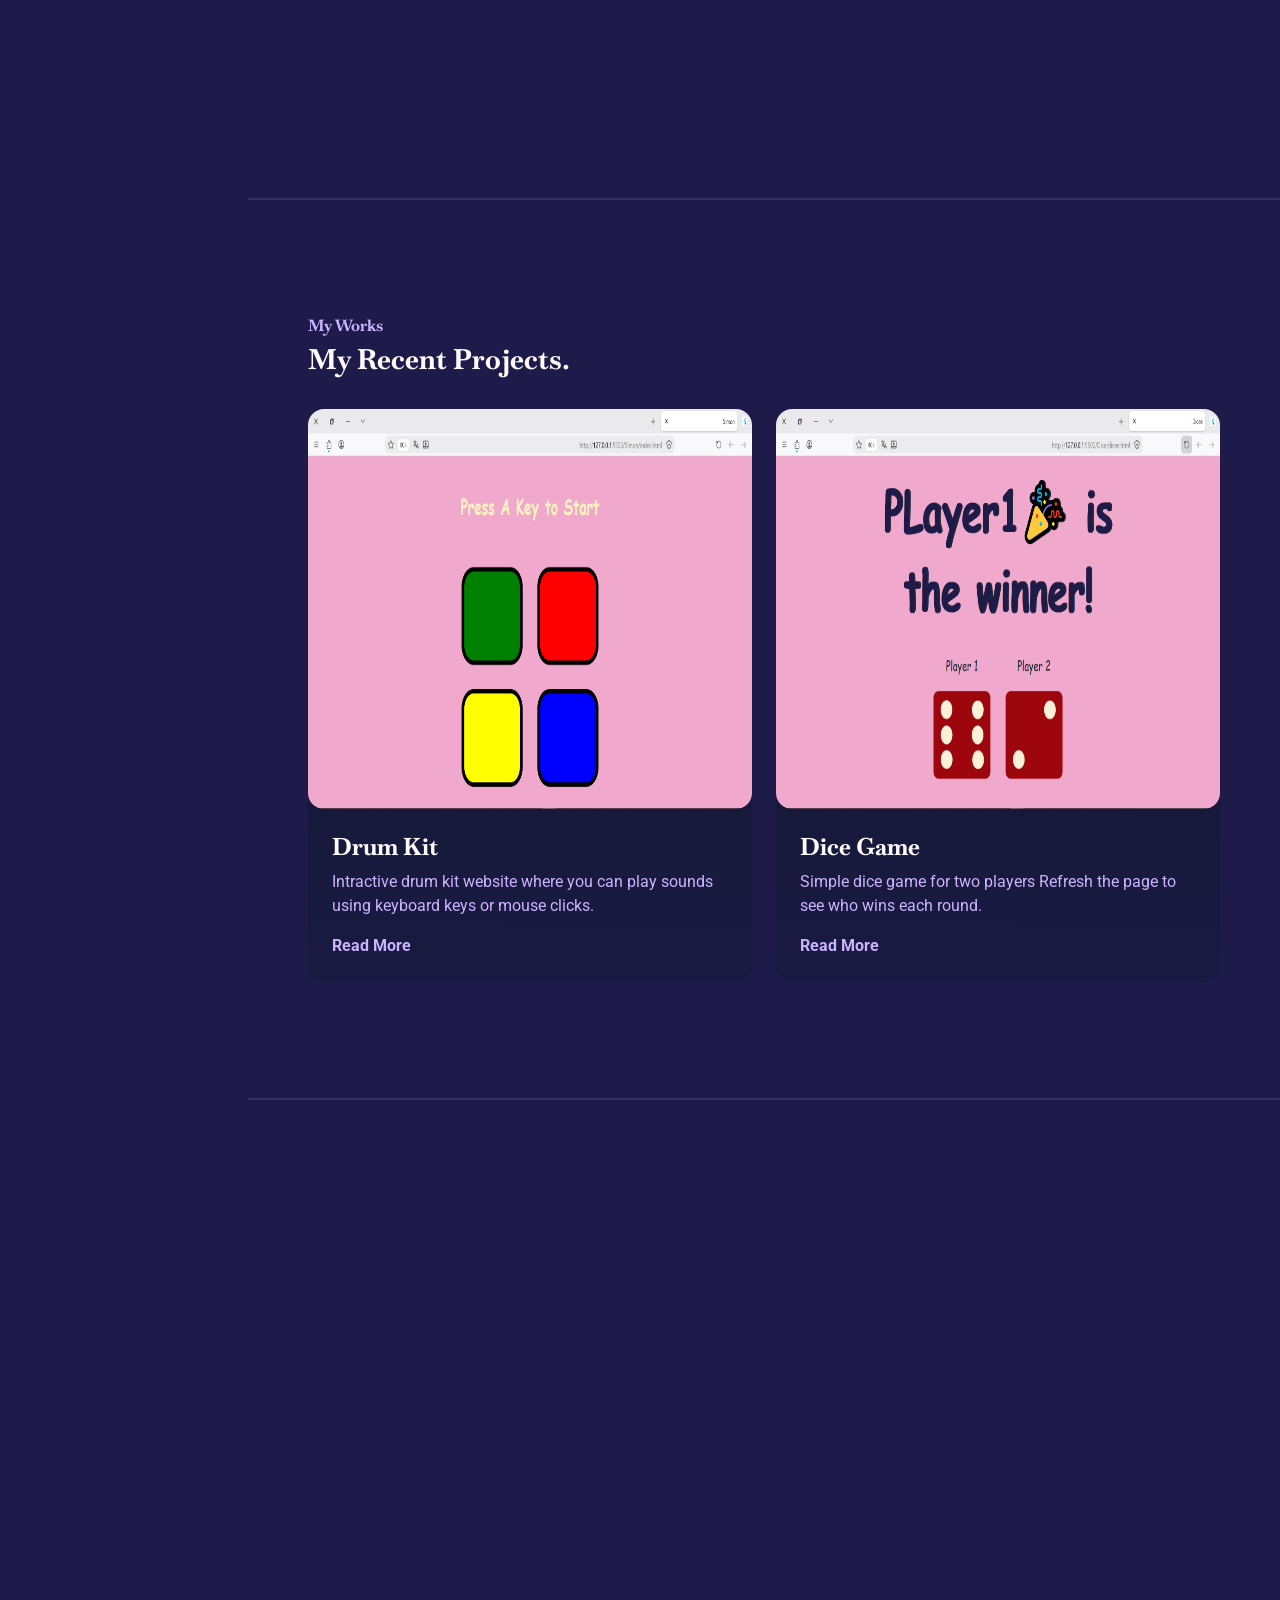
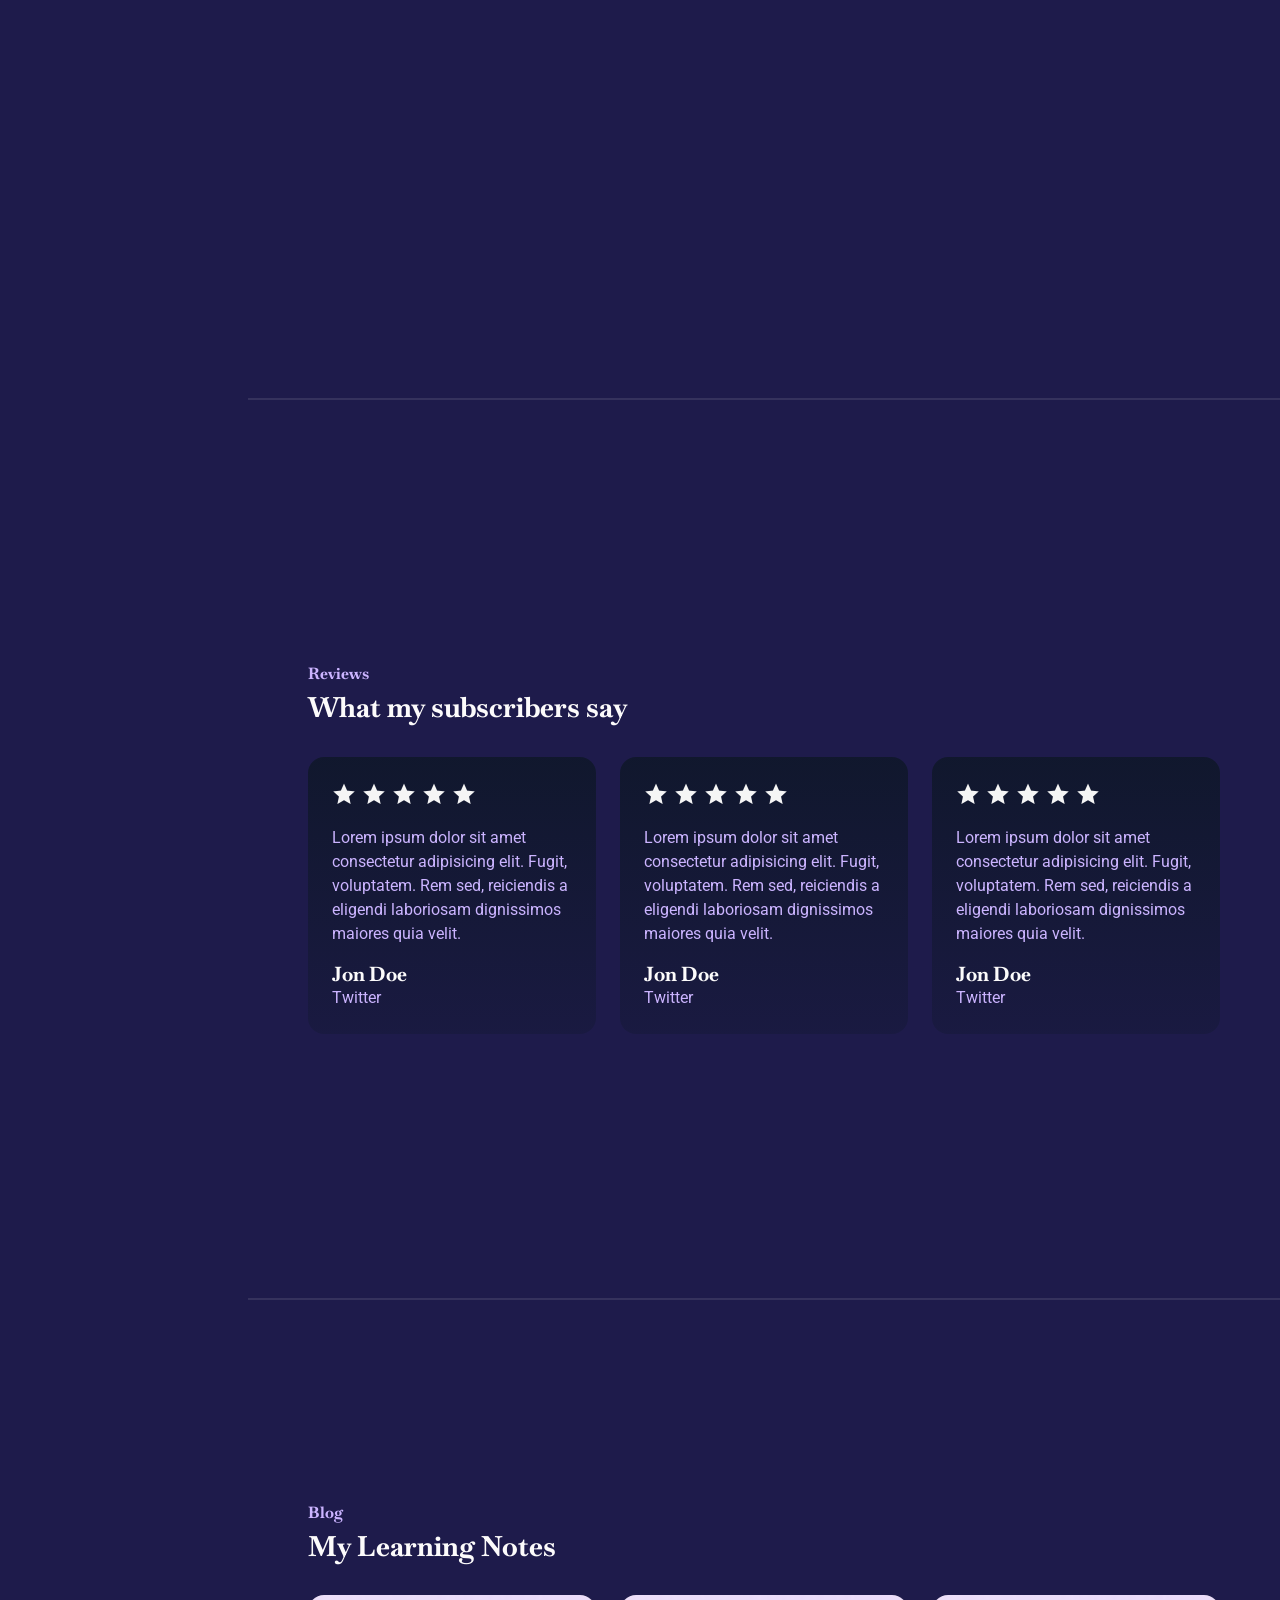
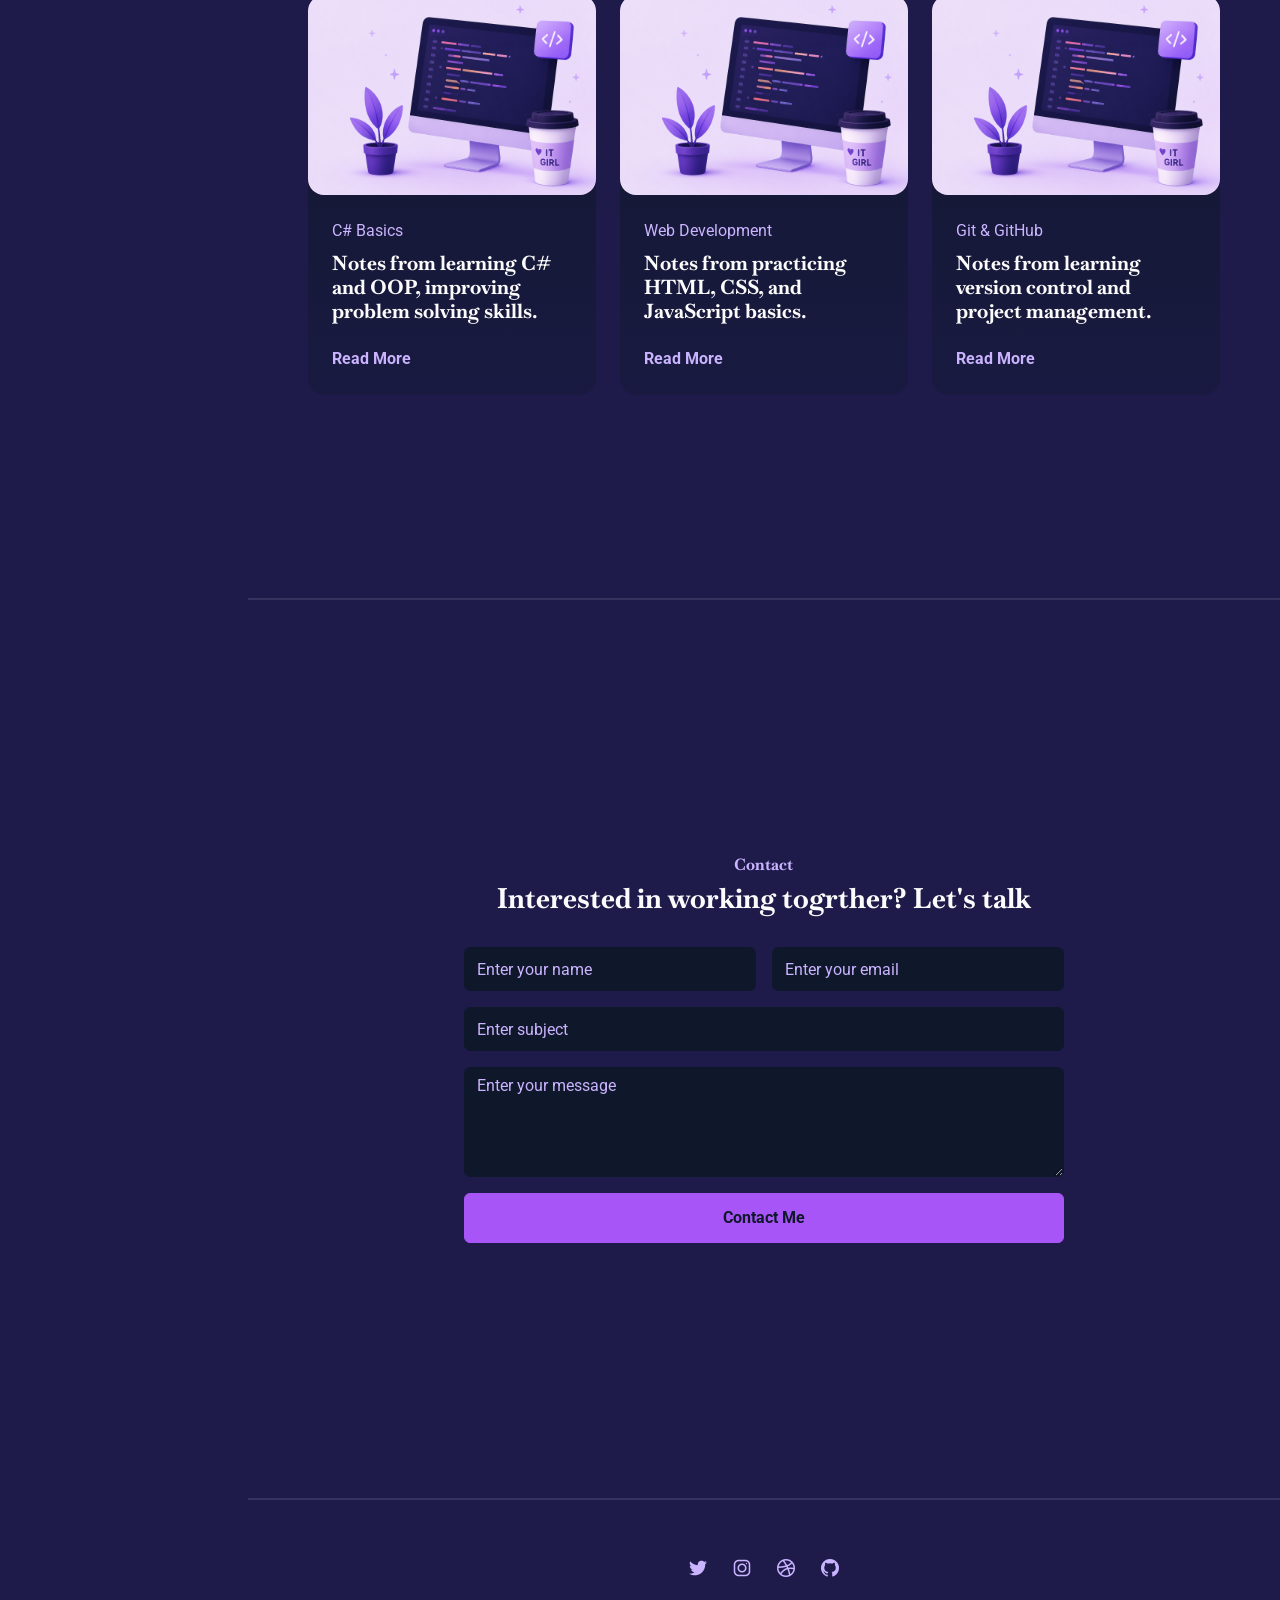
==== commit 795af8ba: "Add hover to all cards" ====
--- a/index.html
+++ b/index.html
@@ -89,7 +89,7 @@
         <!-- skills -->
         <section id="skills" class="full-height px-lg-5">
             <div class="container">
-                <div class="row pb-4" data-aos="fade-up">
+                <div class="row pb-4 " data-aos="fade-up">
                     <div class="col-lg-11">
                         <h6 class="text-brand">My skills </h6>
                         <h3>A growing skills set in programming and web development built through hands-on projects.
@@ -153,14 +153,14 @@
                     <div class="col-md-6" data-aos="fade-up" data-aos-delay="200">
                         <div class="card-custom rounded-4 bg-base shadow-effect">
                             <div class="card-costom-image rounded-4">
-                                <img class="rounded-4" height="400px" src="./assets/images/Drum2.png"
+                                <img class="rounded-4" height="400px" src="./assets/images/Simon Game.png"
                                     alt="Motivation Meme website">
                             </div>
                             <div class="card-custom-content p-4">
                                 <h4>Drum Kit</h4>
                                 <p>Intractive drum kit website where you can play sounds using keyboard keys or mouse
                                     clicks.</p>
-                                <a href="./Drum Kit Starting Files/index.html" class="link-custom" target="_blank">Read
+                                <a href="./Simon/index.html" class="link-custom" target="_blank">Read
                                     More</a>
                             </div>
                         </div>
@@ -169,7 +169,7 @@
                     <div class="col-md-6" data-aos="fade-up" data-aos-delay="400">
                         <div class="card-custom rounded-4 bg-base shadow-effect">
                             <div class="card-costom-image rounded-4">
-                                <img class="rounded-4" height="400px" src="./assets/images/Dice2.png"
+                                <img class="rounded-4" height="400px" src="./assets/images/Dice Game.png"
                                     alt="Motivation Meme website">
                             </div>
                             <div class="card-custom-content p-4">
--- a/assets/css/style.css
+++ b/assets/css/style.css
@@ -43,6 +43,22 @@
 
 img {
     width: 100%;
+}
+
+.d-lg-block,
+.skills,
+.card-custom,
+.review {
+    transition: 0.3s ease;
+}
+
+
+.d-lg-block:hover,
+.skills:hover,
+.card-custom:hover,
+.review:hover {
+    transform: translateY(-6px);
+    /* color:#c084fc; */
 }
 
 .text-brand {
@@ -274,7 +290,7 @@
     transition: 0.3s ease;
 }
 
-.social-icons a:hover{
-transform: translateY(-6px);
-color:#c084fc;
+.social-icons a:hover {
+    transform: translateY(-6px);
+    color: #c084fc;
 }
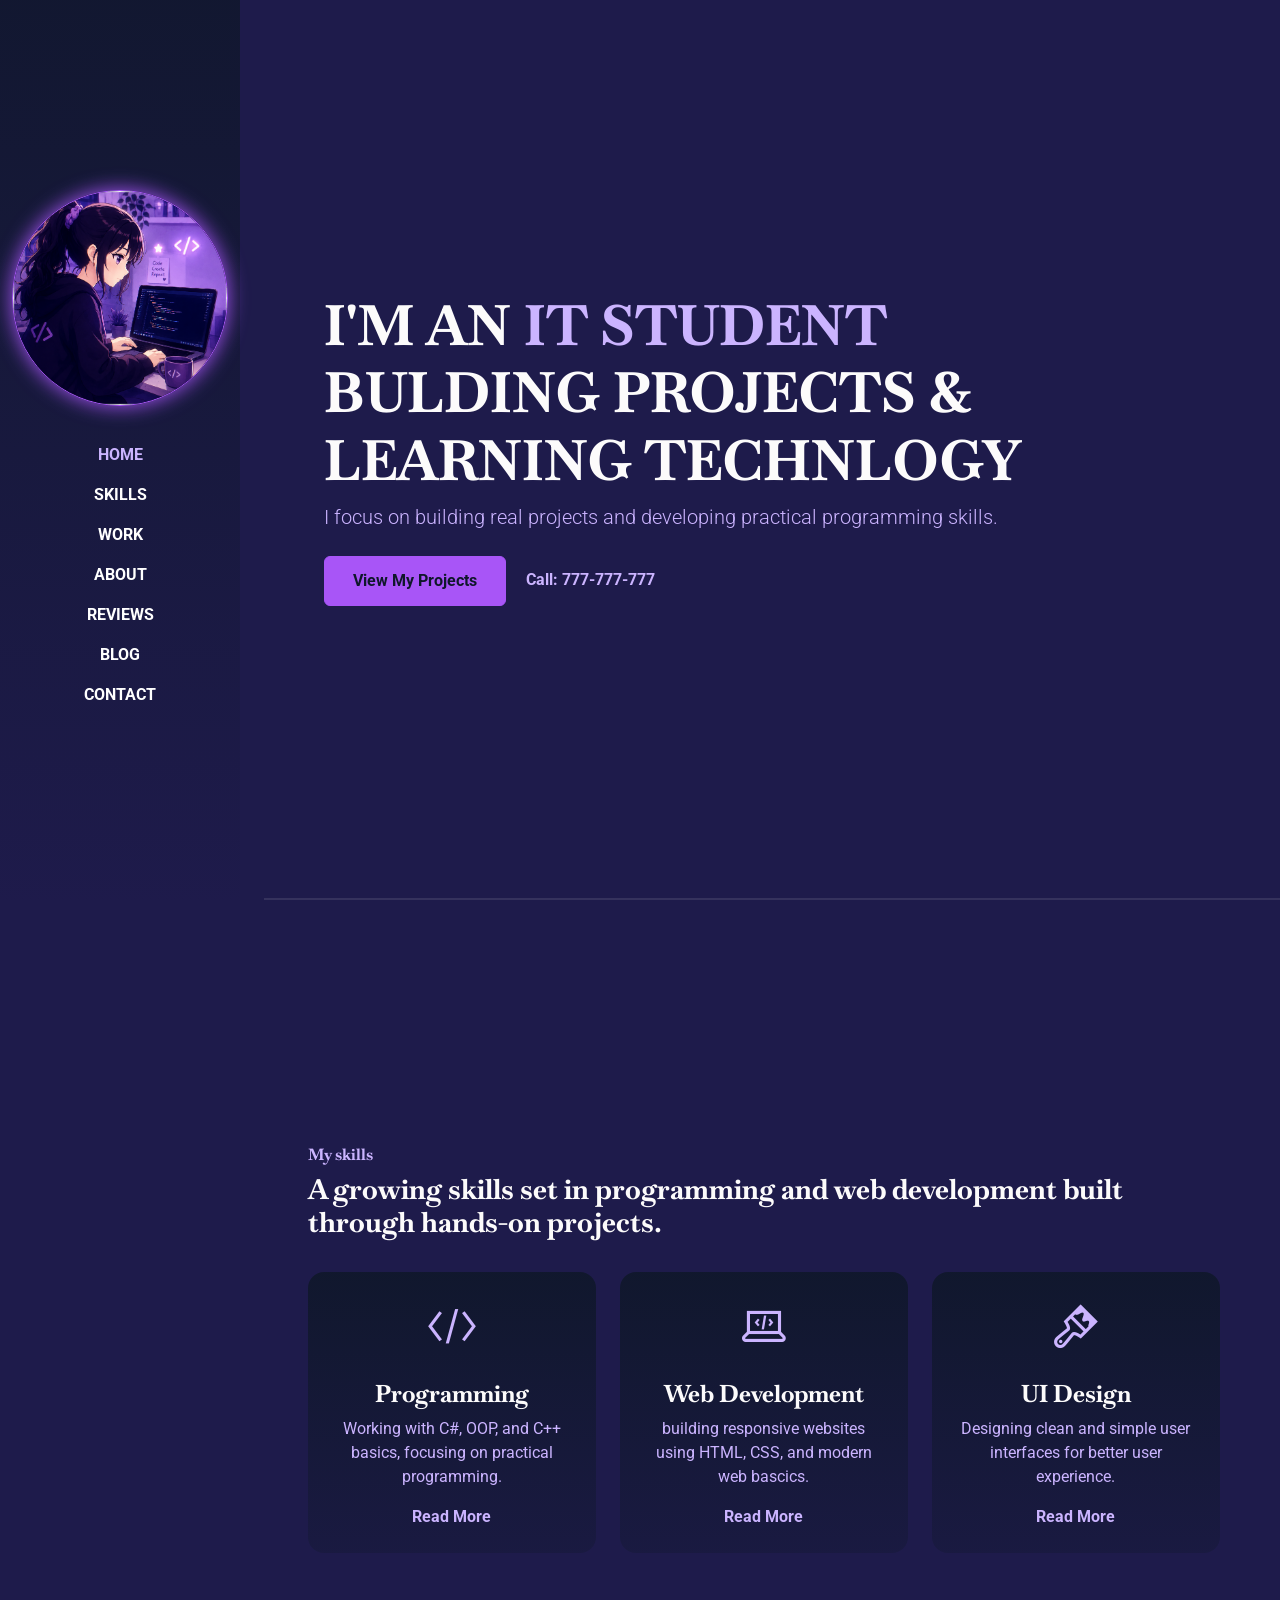
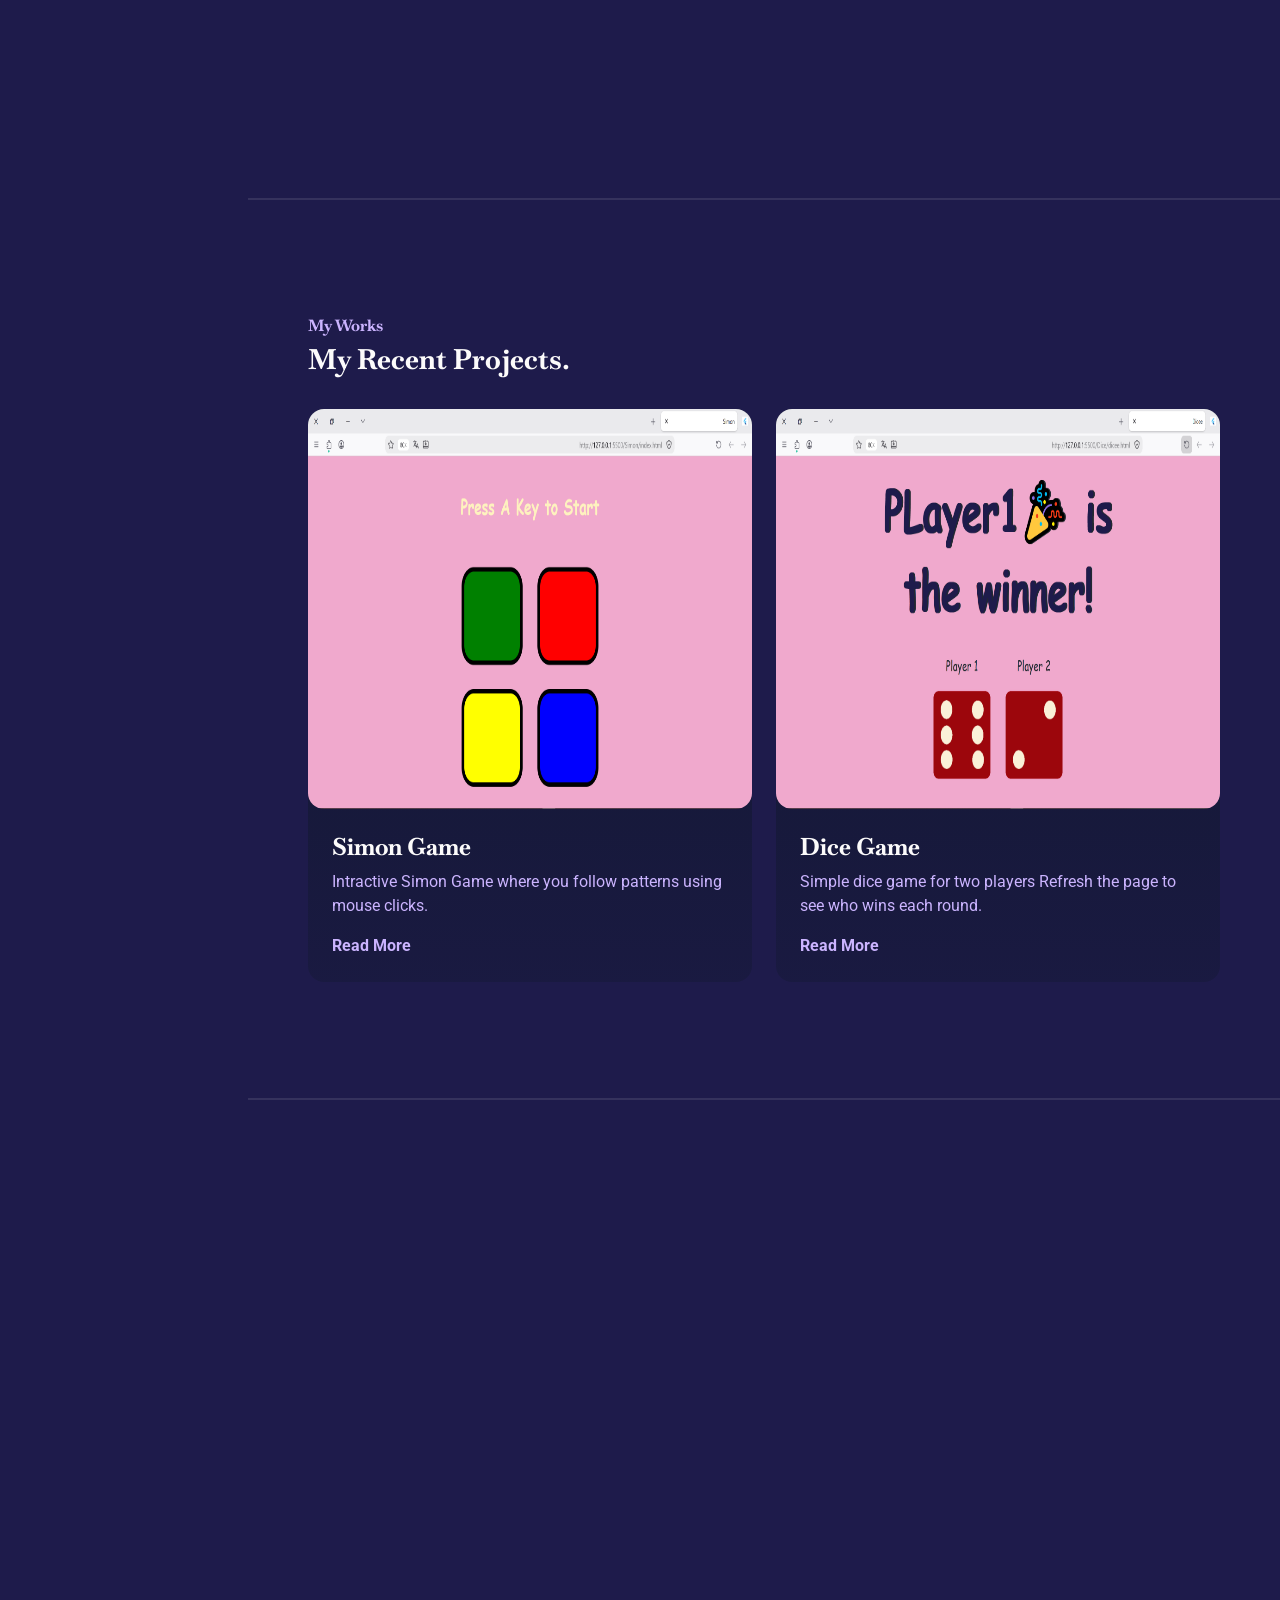
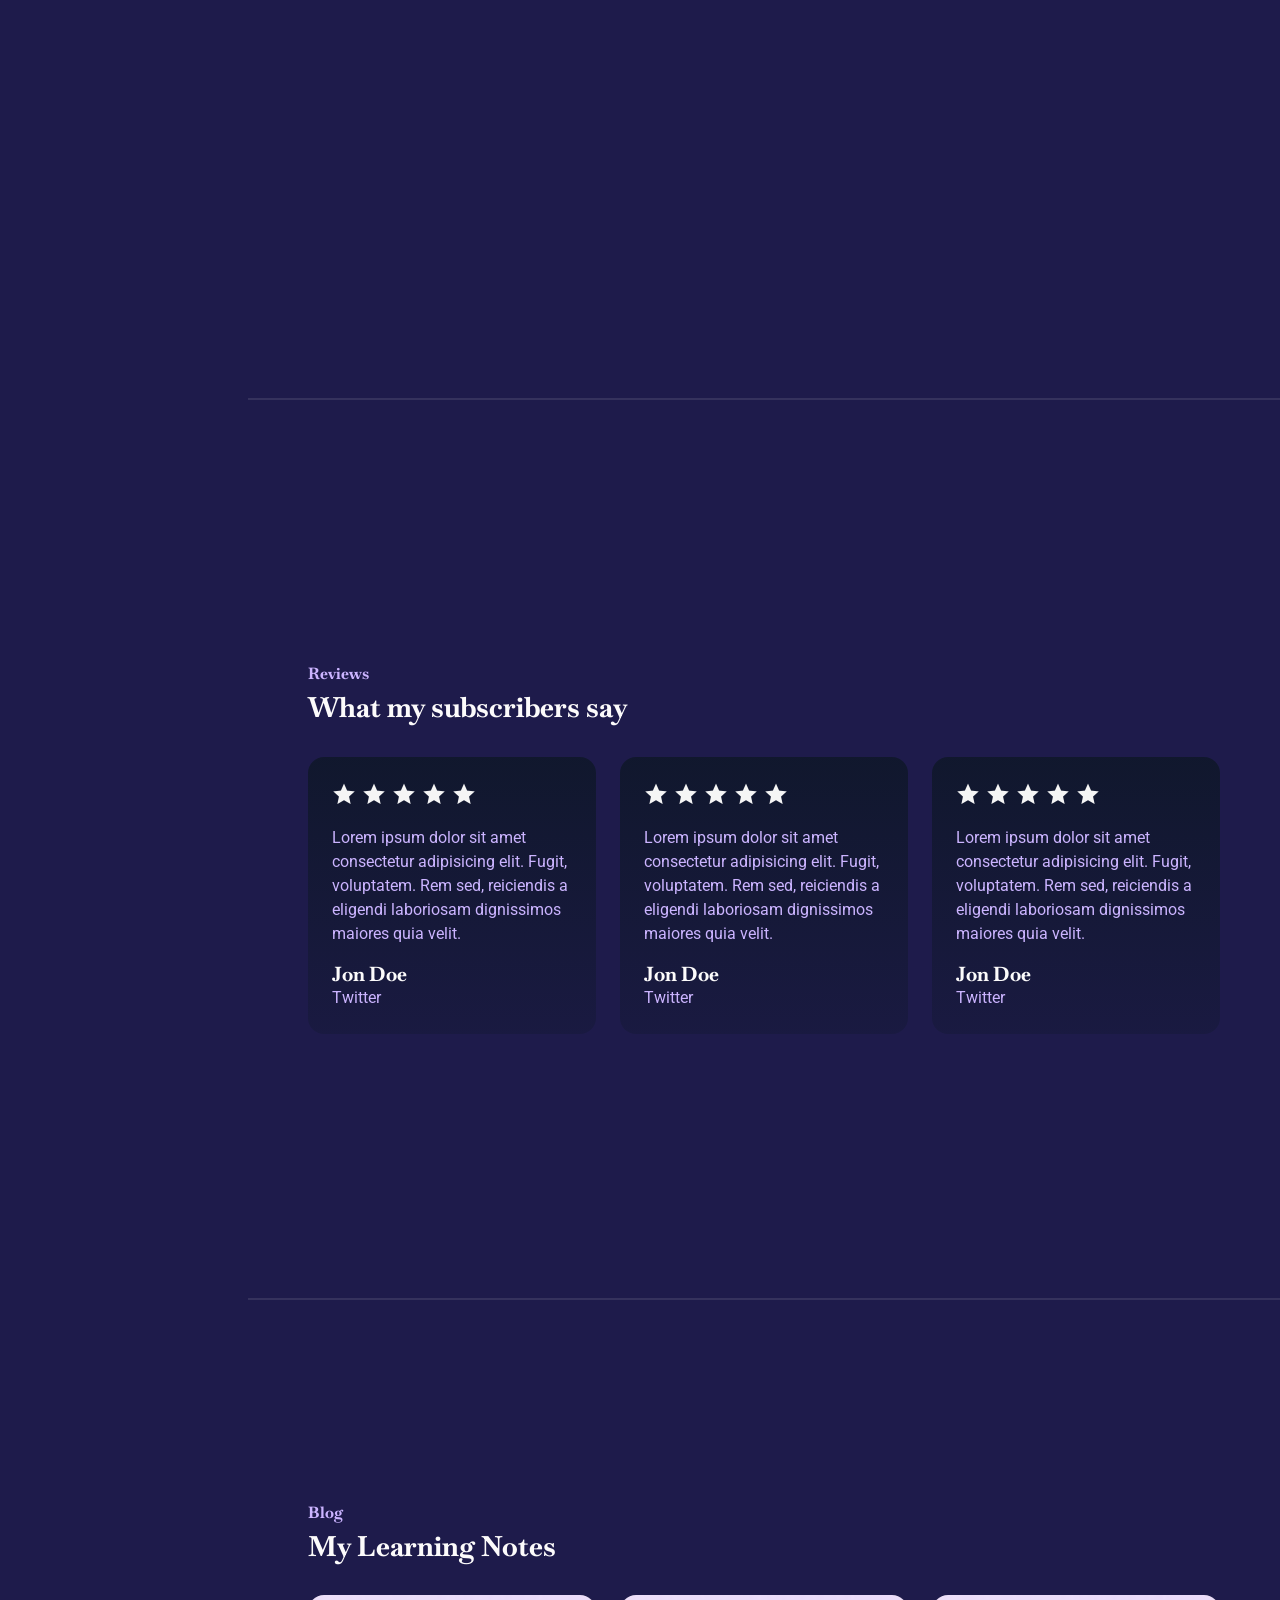
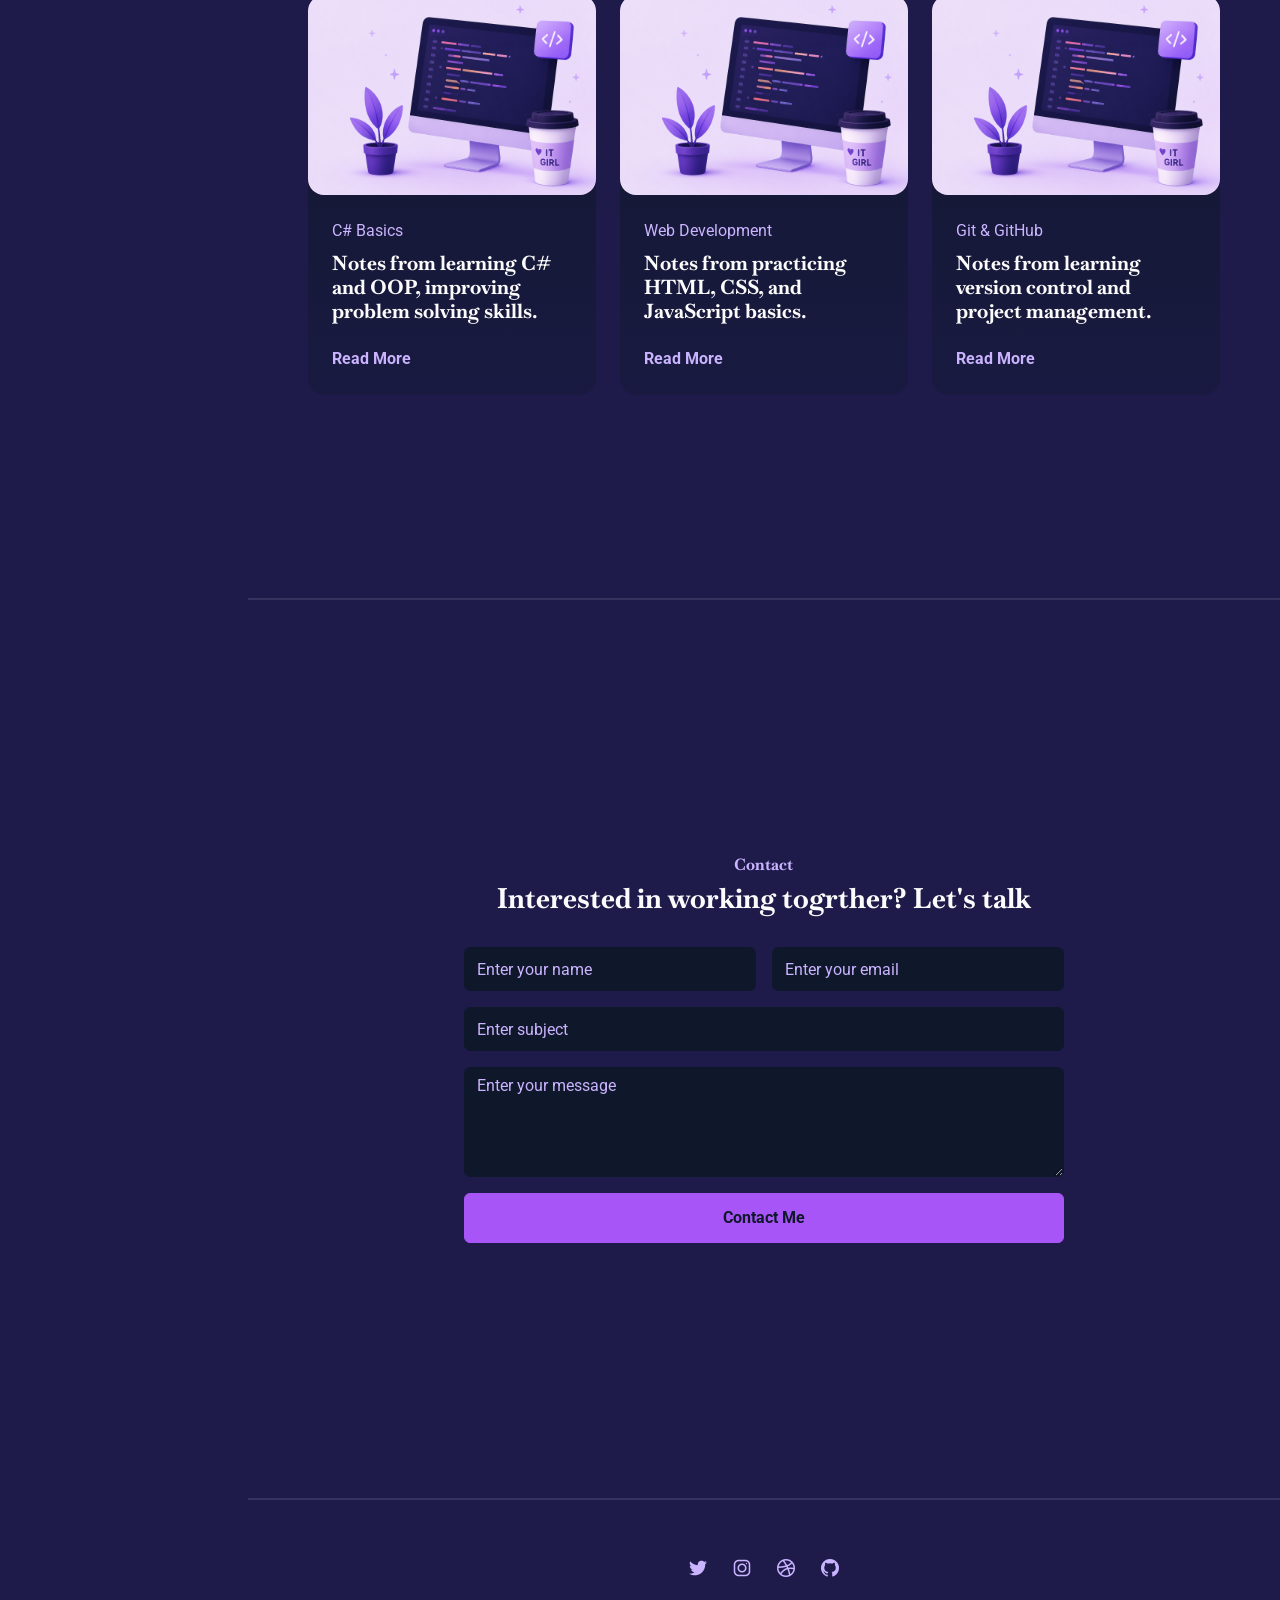
==== commit 567aaece: "Add button to the Dice Game" ====
--- a/index.html
+++ b/index.html
@@ -1,480 +1,479 @@
-<!DOCTYPE html>
-<html lang="en">
-
-<head>
-    <meta charset="UTF-8">
-    <meta name="viewport" content="width=device-width, initial-scale=1.0">
-    <title>Maria Portfolio</title>
-
-    <link rel="stylesheet" href="./assets/css/bootstrap.min.css">
-    <link rel="stylesheet" href="./assets/css/aos.css">
-    <link rel="stylesheet" href="./assets/css/line-awesome.min.css">
-    <link rel="stylesheet" href="./assets/css/style.css">
-    <link rel="preconnect" href="https://fonts.googleapis.com">
-    <link rel="preconnect" href="https://fonts.gstatic.com" crossorigin>
-    <link href="https://fonts.googleapis.com/css2?family=Roboto:ital,wght@0,100..900;1,100..900&display=swap"
-        rel="stylesheet">
-    <link rel="preconnect" href="https://fonts.googleapis.com">
-    <link rel="preconnect" href="https://fonts.gstatic.com" crossorigin>
-    <link href="https://fonts.googleapis.com/css2?family=Baskervville:ital,wght@0,400..700;1,400..700&display=swap"
-        rel="stylesheet">
-</head>
-
-<body data-bs-spy="scroll" data-bs-target=".navbar">
-    <!-- navbar -->
-    <nav class="navbar navbar-expand-lg navbar-dark fixed-top">
-        <div class="container flex-lg-column">
-            <a class="navbar-brand mx-lg-auto mb-lg-4" href="#">
-                <span class="h3 fw-bold d-block d-lg-none">Maria Ahmed</span>
-                <img src="./assets/images/anime girl6.png" class="d-none d-lg-block rounded-circle" alt="girl">
-            </a>
-            <button class="navbar-toggler" type="button" data-bs-toggle="collapse" data-bs-target="#navbarNav"
-                aria-controls="navbarNav" aria-expanded="false" aria-label="Toggle navigation">
-                <span class="navbar-toggler-icon"></span>
-            </button>
-            <div class="collapse navbar-collapse" id="navbarNav">
-                <ul class="navbar-nav ms-auto flex-lg-column text-lg-center">
-                    <li class="nav-item">
-                        <a class="nav-link active" aria-current="page" href="#home">Home</a>
-                    </li>
-                    <li class="nav-item">
-                        <a class="nav-link active" aria-current="page" href="#skills">Skills</a>
-                    </li>
-                    <li class="nav-item">
-                        <a class="nav-link active" aria-current="page" href="#work">Work</a>
-                    </li>
-                    <li class="nav-item">
-                        <a class="nav-link active" aria-current="page" href="#about">About</a>
-                    </li>
-                    <li class="nav-item">
-                        <a class="nav-link active" aria-current="page" href="#reviews">Reviews</a>
-                    </li>
-                    <li class="nav-item">
-                        <a class="nav-link active" aria-current="page" href="#blog">Blog</a>
-                    </li>
-                    <li class="nav-item">
-                        <a class="nav-link active" aria-current="page" href="#contact">Contact</a>
-                    </li>
-
-                </ul>
-            </div>
-        </div>
-    </nav>
-    <!-- //navbar -->
-
-
-    <!-- content wrapper -->
-    <div id="content-wrapper" class="ms-2">
-        <!-- home -->
-        <section id="home" class="full-height px-lg-5 ms-3">
-            <div class="container">
-                <div class="row">
-                    <div class="col-lg-10">
-                        <h2 class="display-4 fw-bold" data-aos="fade-up">I'M AN <span class="text-brand">IT
-                                STUDENT</span> BULDING PROJECTS &
-                            LEARNING TECHNLOGY</h2>
-                        <P class="lead mt-2 mb-4" data-aos="fade-up" data-aos-delay="300">I focus on building real
-                            projects and developing practical programming skills.
-                        </P>
-                        <div data-aos="fade-up" data-aos-delay="600">
-                            <a href="#work" class="btn btn-brand me-3">View My Projects</a>
-                            <a href="tel:+967777777777" target="_blank" class="link-custom">Call: 777-777-777</a>
-                        </div>
-                    </div>
-                </div>
-            </div>
-        </section>
-        <!-- // home -->
-
-        <!-- skills -->
-        <section id="skills" class="full-height px-lg-5">
-            <div class="container">
-                <div class="row pb-4 " data-aos="fade-up">
-                    <div class="col-lg-11">
-                        <h6 class="text-brand">My skills </h6>
-                        <h3>A growing skills set in programming and web development built through hands-on projects.
-                        </h3>
-                    </div>
-                </div>
-
-                <div class="row gy-4" data-aos="fade-up" data-aos-delay="100">
-                    <div class="col-md-4">
-                        <div class="skills p-4 bg-base rounded-4 shadow-effect">
-                            <div class="iconbox rounded-4">
-                                <i class="las la-code"></i>
-                            </div>
-                            <h4 class="mt-4 mb-2">Programming</h4>
-                            <p> Working with C#, OOP, and C++ basics, focusing on practical programming.</p>
-                            <a href="#" class="link-custom">Read More</a>
-                        </div>
-                    </div>
-
-                    <div class="col-md-4" data-aos="fade-up" data-aos-delay="300">
-                        <div class="skills p-4 bg-base rounded-4 shadow-effect">
-                            <div class="iconbox rounded-4">
-                                <i class="las la-laptop-code"></i>
-                            </div>
-                            <h4 class="mt-4 mb-2">Web Development</h4>
-                            <p> building responsive websites using HTML, CSS, and modern web bascics.</p>
-                            <a href="#" class="link-custom">Read More</a>
-                        </div>
-                    </div>
-
-                    <div class="col-md-4" data-aos="fade-up" data-aos-delay="600">
-                        <div class="skills p-4 bg-base rounded-4 shadow-effect">
-                            <div class="iconbox rounded-4">
-                                <i class="las la-brush"></i>
-                            </div>
-                            <h4 class="mt-4 mb-2">UI Design</h4>
-                            <p> Designing clean and simple user interfaces for better user experience.</p>
-                            <a href="#" class="link-custom">Read More</a>
-                        </div>
-                    </div>
-
-                </div>
-
-            </div>
-        </section>
-        <!-- //skills -->
-
-        <!-- work -->
-        <section id="work" class="full-height px-lg-5">
-            <div class="container">
-
-                <div class="row pb-4" data-aos="fade-up">
-                    <div class="col-lg-11">
-                        <h6 class="text-brand">My Works</h6>
-                        <h3>My Recent Projects.</h3>
-                    </div>
-                </div>
-
-                <div class="row gy-4">
-
-                    <div class="col-md-6" data-aos="fade-up" data-aos-delay="200">
-                        <div class="card-custom rounded-4 bg-base shadow-effect">
-                            <div class="card-costom-image rounded-4">
-                                <img class="rounded-4" height="400px" src="./assets/images/Simon Game.png"
-                                    alt="Motivation Meme website">
-                            </div>
-                            <div class="card-custom-content p-4">
-                                <h4>Drum Kit</h4>
-                                <p>Intractive drum kit website where you can play sounds using keyboard keys or mouse
-                                    clicks.</p>
-                                <a href="./Simon/index.html" class="link-custom" target="_blank">Read
-                                    More</a>
-                            </div>
-                        </div>
-                    </div>
-
-                    <div class="col-md-6" data-aos="fade-up" data-aos-delay="400">
-                        <div class="card-custom rounded-4 bg-base shadow-effect">
-                            <div class="card-costom-image rounded-4">
-                                <img class="rounded-4" height="400px" src="./assets/images/Dice Game.png"
-                                    alt="Motivation Meme website">
-                            </div>
-                            <div class="card-custom-content p-4">
-                                <h4>Dice Game</h4>
-                                <p>Simple dice game for two players Refresh the page to see who wins each round.</p>
-                                <a href="./Dice/dicee.html" class="link-custom" target="_blank">Read More</a>
-                            </div>
-                        </div>
-                    </div>
-
-                </div>
-            </div>
-
-        </section>
-        <!-- //work -->
-
-        <!-- about -->
-        <section id="about" class="full-height px-lg-5">
-            <div class="container">
-
-                <div class="row pb-4" data-aos="fade-up">
-                    <div class="col-lg-11">
-                        <h6 class="text-brand">About</h6>
-                        <h3>My Education & Experience.</h3>
-                    </div>
-                </div>
-
-                <div class="row gy-5">
-                    <div class="col-lg-6">
-                        <h4 class="mb-4" data-aos="fade-up" data-aos-delay="100"> Education</h4>
-
-                        <div class="row gy-4">
-                            <div class="col-12">
-
-                                <div class="bg-base p-4 rounded-4 shadow-effect mb-2" data-aos="fade-up"
-                                    data-aos-delay="100">
-                                    <h6>IT Student</h6>
-                                    <p class="text-brand mb-2">My University </p>
-                                    <p class="text-brand mb-2">Studing IT and building a solid programming foundation.
-                                    </p>
-                                </div>
-
-                                <div class="bg-base p-4 rounded-4 shadow-effect mb-2" data-aos="fade-up"
-                                    data-aos-delay="300">
-                                    <h6>Web Development</h6>
-                                    <p class="text-brand mb-2">Online Learning</p>
-                                    <p class="text-brand mb-0">Learning HTML,CSS and JavaScript
-                                        through online courses.</p>
-                                </div>
-
-                                <div class="bg-base p-4 rounded-4 shadow-effect mb-2" data-aos="fade-up"
-                                    data-aos-delay="600">
-                                    <h6>Programming Basics</h6>
-                                    <p class="text-brand mb-2">University & Online</p>
-                                    <p class="mb-0">Background in C++ and C# through university and self-learning.</p>
-                                </div>
-
-                            </div>
-
-
-
-                            </p>
-                        </div>
-
-                    </div>
-
-                    <div class="col-lg-6">
-                        <h4 class="mb-4" data-aos="fade-up" data-aos-delay="100"> Experience</h4>
-
-                        <div class="bg-base p-4 rounded-4 shadow-effect mb-2" data-aos="fade-up" data-aos-delay="100">
-                            <h6> Web Development</h6>
-                            <p class="text-brand mb-2">Personal Projects</p>
-                            <p class="text-brand mb-2">Built simple websites using HTML and CSS as part of my
-                                learning.</p>
-                        </div>
-
-                        <div class="bg-base p-4 rounded-4 shadow-effect mb-2" data-aos="fade-up" data-aos-delay="300">
-                            <h6>UI Practice</h6>
-                            <p class="text-brand mb-2">Practice Projects</p>
-                            <p class="text-brand mb-0">Design simple and clean user interfaces to improve my design
-                                skills.</p>
-                        </div>
-
-                        <div class="bg-base p-4 rounded-4 shadow-effect mb-2" data-aos="fade-up" data-aos-delay="600">
-                            <h6>Learning Journey</h6>
-                            <p class="text-brand mb-2">Ongoing</p>
-                            <p class="mb-0">Continuously improving through university and online learning.</p>
-                        </div>
-
-                    </div>
-                </div>
-
-            </div>
-        </section>
-        <!-- //about -->
-
-        <!-- Reviews -->
-        <section id="reviews" class="full-height px-lg-5">
-            <div class="container">
-
-                <div class="row pb-4" data-aos="fade-up">
-                    <div class="col-lg-11">
-                        <h6 class="text-brand">Reviews</h6>
-                        <h3>What my subscribers say</h3>
-                    </div>
-                </div>
-
-                <div class="row gy-2">
-                    <div class="col-md-4" data-aos="fade-up">
-
-                        <div class="review  bg-base p-4 rounded-4 shadow-effect gy-4" data-aos="fade-up"
-                            data-aos-delay="100">
-                            <div class="text-brand h4">
-                                <i class="stars las la-star"></i>
-                                <i class="stars las la-star"></i>
-                                <i class="stars las la-star"></i>
-                                <i class="stars las la-star"></i>
-                                <i class="stars las la-star"></i>
-                            </div>
-                            <p class="my-3">Lorem ipsum dolor sit amet consectetur adipisicing elit. Fugit, voluptatem.
-                                Rem sed, reiciendis a eligendi laboriosam dignissimos maiores quia velit.</p>
-                            <div class="person">
-                                <h5 class="mb-0">Jon Doe</h5>
-                                <p class="mb-0">Twitter</p>
-                            </div>
-                        </div>
-
-                    </div>
-
-                    <div class="col-md-4 gy-2" data-aos="fade-up">
-                        <div class="review bg-base p-4 rounded-4 shadow-effect" data-aos="fade-up" data-aos-delay="300">
-                            <div class="text-brand h4">
-                                <i class="stars las la-star"></i>
-                                <i class="stars las la-star"></i>
-                                <i class="stars las la-star"></i>
-                                <i class="stars las la-star"></i>
-                                <i class="stars las la-star"></i>
-                            </div>
-                            <p class="my-3">Lorem ipsum dolor sit amet consectetur adipisicing elit. Fugit, voluptatem.
-                                Rem sed, reiciendis a eligendi laboriosam dignissimos maiores quia velit.</p>
-                            <div class="person">
-                                <h5 class="mb-0">Jon Doe</h5>
-                                <p class="mb-0">Twitter</p>
-                            </div>
-                        </div>
-                    </div>
-
-                    <div class="col-md-4 gy-2" data-aos="fade-up">
-                        <div class="review bg-base p-4 rounded-4 shadow-effect" data-aos="fade-up" data-aos-delay="600">
-                            <div class="text-brand h4">
-                                <i class="stars las la-star"></i>
-                                <i class="stars las la-star"></i>
-                                <i class="stars las la-star"></i>
-                                <i class="stars las la-star"></i>
-                                <i class="stars las la-star"></i>
-                            </div>
-                            <p class="my-3">Lorem ipsum dolor sit amet consectetur adipisicing elit. Fugit, voluptatem.
-                                Rem sed, reiciendis a eligendi laboriosam dignissimos maiores quia velit.</p>
-                            <div class="person">
-                                <h5 class="mb-0">Jon Doe</h5>
-                                <p class="mb-0">Twitter</p>
-                            </div>
-                        </div>
-                    </div>
-
-
-                </div>
-            </div>
-        </section>
-        <!-- //Reviews -->
-
-        <!-- blog -->
-        <section id="blog" class="full-height px-lg-5">
-            <div class="container">
-
-                <div class="row pb-4" data-aos="fade-up">
-                    <div class="col-lg-11">
-                        <h6 class="text-brand">Blog</h6>
-                        <h3>My Learning Notes</h3>
-                    </div>
-                </div>
-
-
-                <div class="row gy-4">
-
-                    <div class="col-md-4" data-aos="fade-up" data-aos-delay="100">
-                        <div class="card-custom rounded-4 bg-base shadow-effect">
-                            <div class="card-costom-image rounded-4">
-                                <img class="rounded-4" height="200px" src="./assets/images/light laptop 2.png"
-                                    alt="Motivation Meme website">
-                            </div>
-                            <div class="card-custom-content p-4">
-                                <p class="text-brand mb-2">C# Basics</p>
-                                <h5 class="mb-4">Notes from learning C# and OOP, improving problem solving skills.</h4>
-                                    <a href="#" class="link-custom">Read More</a>
-                            </div>
-                        </div>
-                    </div>
-
-                    <div class="col-md-4" data-aos="fade-up" data-aos-delay="300">
-                        <div class="card-custom rounded-4 bg-base shadow-effect">
-                            <div class="card-costom-image rounded-4">
-                                <img class="rounded-4" height="200px" src="./assets/images/light laptop 2.png"
-                                    alt="Motivation Meme website">
-                            </div>
-                            <div class="card-custom-content p-4">
-                                <p class="text-brand mb-2">Web Development</p>
-                                <h5 class="mb-4">Notes from practicing HTML, CSS, and JavaScript basics.</h4>
-                                    <a href="#" class="link-custom">Read More</a>
-                            </div>
-                        </div>
-                    </div>
-
-                    <div class="col-md-4" data-aos="fade-up" data-aos-delay="600">
-                        <div class="card-custom rounded-4 bg-base shadow-effect">
-                            <div class="card-costom-image rounded-4">
-                                <img class="rounded-4" height="200px" src="./assets/images/light laptop 2.png"
-                                    alt="Motivation Meme website">
-                            </div>
-                            <div class="card-custom-content p-4">
-                                <p class="text-brand mb-2">Git & GitHub</p>
-                                <h5 class="mb-4">Notes from learning version control and project management.</h4>
-                                    <a href="#" class="link-custom">Read More</a>
-                            </div>
-                        </div>
-                    </div>
-                </div>
-            </div>
-        </section>
-        <!-- //blog -->
-
-        <!-- contact -->
-        <section id="contact" class="full-height px-lg-5">
-            <div class="container">
-
-                <div class="row justify-content-center text-center">
-                    <div class="col-lg-8 pb-4" data-aos="fade-up">
-                        <h6 class="text-brand">Contact</h6>
-                        <h3>Interested in working togrther? Let's talk</h3>
-                    </div>
-
-                    <div class="col-lg-8" data-aos="fade-up" data-aos-delay="300">
-                        <form action="#" class="row g-lg-3 gy-3">
-                            <div class="form-group col-md-6">
-                                <input type="text" class="form-control" placeholder="Enter your name">
-                            </div>
-                            <div class="form-group col-md-6">
-                                <input type="email" class="form-control" placeholder="Enter your email">
-                            </div>
-                            <div class="form-group col-12">
-                                <input type="text" class="form-control" placeholder="Enter subject">
-                            </div>
-
-                            <div class="form-group col-12">
-                                <textarea name="" rows="4" class="form-control"
-                                    placeholder="Enter your message"></textarea>
-                            </div>
-
-                            <div class="form-group col-12 d-grid">
-                                <button type="submit" class="btn btn-brand">Contact Me</button>
-                            </div>
-                        </form>
-
-                    </div>
-
-                </div>
-
-
-
-            </div>
-        </section>
-        <!-- //contact -->
-
-        <!-- footer -->
-        <footer class="py-5 px-lg-5">
-            <div class="container">
-                <div class="row gy-4 justify-content-center">
-                    <div class="col-auto">
-                        <div class="social-icons">
-                            <a href="#"><i class="lab la-twitter"></i></a>
-                            <a href="#"><i class="lab la-instagram"></i></a>
-                            <a href="#"><i class="lab la-dribbble"></i></a>
-                            <a href="#"><i class="lab la-github"></i></a>
-
-                        </div>
-                    </div>
-                </div>
-            </div>
-
-        </footer>
-        <!-- //footer -->
-
-
-
-    </div>
-
-
-
-    <!-- //content wrapper -->
-
-
-
-    <script src="./assets/js/bootstrap.bundle.min.js"></script>
-    <script src="./assets/js/aos.js"></script>
-    <script src="./assets/js/main.js"></script>
-</body>
-
+<!DOCTYPE html>
+<html lang="en">
+
+<head>
+    <meta charset="UTF-8">
+    <meta name="viewport" content="width=device-width, initial-scale=1.0">
+    <title>Maria Portfolio</title>
+
+    <link rel="stylesheet" href="./assets/css/bootstrap.min.css">
+    <link rel="stylesheet" href="./assets/css/aos.css">
+    <link rel="stylesheet" href="./assets/css/line-awesome.min.css">
+    <link rel="stylesheet" href="./assets/css/style.css">
+    <link rel="preconnect" href="https://fonts.googleapis.com">
+    <link rel="preconnect" href="https://fonts.gstatic.com" crossorigin>
+    <link href="https://fonts.googleapis.com/css2?family=Roboto:ital,wght@0,100..900;1,100..900&display=swap"
+        rel="stylesheet">
+    <link rel="preconnect" href="https://fonts.googleapis.com">
+    <link rel="preconnect" href="https://fonts.gstatic.com" crossorigin>
+    <link href="https://fonts.googleapis.com/css2?family=Baskervville:ital,wght@0,400..700;1,400..700&display=swap"
+        rel="stylesheet">
+</head>
+
+<body data-bs-spy="scroll" data-bs-target=".navbar">
+    <!-- navbar -->
+    <nav class="navbar navbar-expand-lg navbar-dark fixed-top">
+        <div class="container flex-lg-column">
+            <a class="navbar-brand mx-lg-auto mb-lg-4" href="#">
+                <span class="h3 fw-bold d-block d-lg-none">Maria Ahmed</span>
+                <img src="./assets/images/anime girl6.png" class="d-none d-lg-block rounded-circle" alt="girl">
+            </a>
+            <button class="navbar-toggler" type="button" data-bs-toggle="collapse" data-bs-target="#navbarNav"
+                aria-controls="navbarNav" aria-expanded="false" aria-label="Toggle navigation">
+                <span class="navbar-toggler-icon"></span>
+            </button>
+            <div class="collapse navbar-collapse" id="navbarNav">
+                <ul class="navbar-nav ms-auto flex-lg-column text-lg-center">
+                    <li class="nav-item">
+                        <a class="nav-link active" aria-current="page" href="#home">Home</a>
+                    </li>
+                    <li class="nav-item">
+                        <a class="nav-link active" aria-current="page" href="#skills">Skills</a>
+                    </li>
+                    <li class="nav-item">
+                        <a class="nav-link active" aria-current="page" href="#work">Work</a>
+                    </li>
+                    <li class="nav-item">
+                        <a class="nav-link active" aria-current="page" href="#about">About</a>
+                    </li>
+                    <li class="nav-item">
+                        <a class="nav-link active" aria-current="page" href="#reviews">Reviews</a>
+                    </li>
+                    <li class="nav-item">
+                        <a class="nav-link active" aria-current="page" href="#blog">Blog</a>
+                    </li>
+                    <li class="nav-item">
+                        <a class="nav-link active" aria-current="page" href="#contact">Contact</a>
+                    </li>
+
+                </ul>
+            </div>
+        </div>
+    </nav>
+    <!-- //navbar -->
+
+
+    <!-- content wrapper -->
+    <div id="content-wrapper" class="ms-2">
+        <!-- home -->
+        <section id="home" class="full-height px-lg-5 ms-3">
+            <div class="container">
+                <div class="row">
+                    <div class="col-lg-10">
+                        <h2 class="display-4 fw-bold" data-aos="fade-up">I'M AN <span class="text-brand">IT
+                                STUDENT</span> BULDING PROJECTS &
+                            LEARNING TECHNLOGY</h2>
+                        <P class="lead mt-2 mb-4" data-aos="fade-up" data-aos-delay="300">I focus on building real
+                            projects and developing practical programming skills.
+                        </P>
+                        <div data-aos="fade-up" data-aos-delay="600">
+                            <a href="#work" class="btn btn-brand me-3">View My Projects</a>
+                            <a href="tel:+967777777777" target="_blank" class="link-custom">Call: 777-777-777</a>
+                        </div>
+                    </div>
+                </div>
+            </div>
+        </section>
+        <!-- // home -->
+
+        <!-- skills -->
+        <section id="skills" class="full-height px-lg-5">
+            <div class="container">
+                <div class="row pb-4 " data-aos="fade-up">
+                    <div class="col-lg-11">
+                        <h6 class="text-brand">My skills </h6>
+                        <h3>A growing skills set in programming and web development built through hands-on projects.
+                        </h3>
+                    </div>
+                </div>
+
+                <div class="row gy-4" data-aos="fade-up" data-aos-delay="100">
+                    <div class="col-md-4">
+                        <div class="skills p-4 bg-base rounded-4 shadow-effect">
+                            <div class="iconbox rounded-4">
+                                <i class="las la-code"></i>
+                            </div>
+                            <h4 class="mt-4 mb-2">Programming</h4>
+                            <p> Working with C#, OOP, and C++ basics, focusing on practical programming.</p>
+                            <a href="#" class="link-custom">Read More</a>
+                        </div>
+                    </div>
+
+                    <div class="col-md-4" data-aos="fade-up" data-aos-delay="300">
+                        <div class="skills p-4 bg-base rounded-4 shadow-effect">
+                            <div class="iconbox rounded-4">
+                                <i class="las la-laptop-code"></i>
+                            </div>
+                            <h4 class="mt-4 mb-2">Web Development</h4>
+                            <p> building responsive websites using HTML, CSS, and modern web bascics.</p>
+                            <a href="#" class="link-custom">Read More</a>
+                        </div>
+                    </div>
+
+                    <div class="col-md-4" data-aos="fade-up" data-aos-delay="600">
+                        <div class="skills p-4 bg-base rounded-4 shadow-effect">
+                            <div class="iconbox rounded-4">
+                                <i class="las la-brush"></i>
+                            </div>
+                            <h4 class="mt-4 mb-2">UI Design</h4>
+                            <p> Designing clean and simple user interfaces for better user experience.</p>
+                            <a href="#" class="link-custom">Read More</a>
+                        </div>
+                    </div>
+
+                </div>
+
+            </div>
+        </section>
+        <!-- //skills -->
+
+        <!-- work -->
+        <section id="work" class="full-height px-lg-5">
+            <div class="container">
+
+                <div class="row pb-4" data-aos="fade-up">
+                    <div class="col-lg-11">
+                        <h6 class="text-brand">My Works</h6>
+                        <h3>My Recent Projects.</h3>
+                    </div>
+                </div>
+
+                <div class="row gy-4">
+
+                    <div class="col-md-6" data-aos="fade-up" data-aos-delay="200">
+                        <div class="card-custom rounded-4 bg-base shadow-effect">
+                            <div class="card-costom-image rounded-4">
+                                <img class="rounded-4" height="400px" src="./assets/images/Simon Game.png"
+                                    alt="Motivation Meme website">
+                            </div>
+                            <div class="card-custom-content p-4">
+                                <h4>Simon Game</h4>
+                                <p>Intractive Simon Game where you follow patterns using mouse clicks.</p>
+                                <a href="./Simon/index.html" class="link-custom" target="_blank">Read
+                                    More</a>
+                            </div>
+                        </div>
+                    </div>
+
+                    <div class="col-md-6" data-aos="fade-up" data-aos-delay="400">
+                        <div class="card-custom rounded-4 bg-base shadow-effect">
+                            <div class="card-costom-image rounded-4">
+                                <img class="rounded-4" height="400px" src="./assets/images/Dice Game.png"
+                                    alt="Motivation Meme website">
+                            </div>
+                            <div class="card-custom-content p-4">
+                                <h4>Dice Game</h4>
+                                <p>Simple dice game for two players Refresh the page to see who wins each round.</p>
+                                <a href="./Dice/dicee.html" class="link-custom" target="_blank">Read More</a>
+                            </div>
+                        </div>
+                    </div>
+
+                </div>
+            </div>
+
+        </section>
+        <!-- //work -->
+
+        <!-- about -->
+        <section id="about" class="full-height px-lg-5">
+            <div class="container">
+
+                <div class="row pb-4" data-aos="fade-up">
+                    <div class="col-lg-11">
+                        <h6 class="text-brand">About</h6>
+                        <h3>My Education & Experience.</h3>
+                    </div>
+                </div>
+
+                <div class="row gy-5">
+                    <div class="col-lg-6">
+                        <h4 class="mb-4" data-aos="fade-up" data-aos-delay="100"> Education</h4>
+
+                        <div class="row gy-4">
+                            <div class="col-12">
+
+                                <div class="bg-base p-4 rounded-4 shadow-effect mb-2" data-aos="fade-up"
+                                    data-aos-delay="100">
+                                    <h6>IT Student</h6>
+                                    <p class="text-brand mb-2">My University </p>
+                                    <p class="text-brand mb-2">Studing IT and building a solid programming foundation.
+                                    </p>
+                                </div>
+
+                                <div class="bg-base p-4 rounded-4 shadow-effect mb-2" data-aos="fade-up"
+                                    data-aos-delay="300">
+                                    <h6>Web Development</h6>
+                                    <p class="text-brand mb-2">Online Learning</p>
+                                    <p class="text-brand mb-0">Learning HTML,CSS and JavaScript
+                                        through online courses.</p>
+                                </div>
+
+                                <div class="bg-base p-4 rounded-4 shadow-effect mb-2" data-aos="fade-up"
+                                    data-aos-delay="600">
+                                    <h6>Programming Basics</h6>
+                                    <p class="text-brand mb-2">University & Online</p>
+                                    <p class="mb-0">Background in C++ and C# through university and self-learning.</p>
+                                </div>
+
+                            </div>
+
+
+
+                            </p>
+                        </div>
+
+                    </div>
+
+                    <div class="col-lg-6">
+                        <h4 class="mb-4" data-aos="fade-up" data-aos-delay="100"> Experience</h4>
+
+                        <div class="bg-base p-4 rounded-4 shadow-effect mb-2" data-aos="fade-up" data-aos-delay="100">
+                            <h6> Web Development</h6>
+                            <p class="text-brand mb-2">Personal Projects</p>
+                            <p class="text-brand mb-2">Built simple websites using HTML and CSS as part of my
+                                learning.</p>
+                        </div>
+
+                        <div class="bg-base p-4 rounded-4 shadow-effect mb-2" data-aos="fade-up" data-aos-delay="300">
+                            <h6>UI Practice</h6>
+                            <p class="text-brand mb-2">Practice Projects</p>
+                            <p class="text-brand mb-0">Design simple and clean user interfaces to improve my design
+                                skills.</p>
+                        </div>
+
+                        <div class="bg-base p-4 rounded-4 shadow-effect mb-2" data-aos="fade-up" data-aos-delay="600">
+                            <h6>Learning Journey</h6>
+                            <p class="text-brand mb-2">Ongoing</p>
+                            <p class="mb-0">Continuously improving through university and online learning.</p>
+                        </div>
+
+                    </div>
+                </div>
+
+            </div>
+        </section>
+        <!-- //about -->
+
+        <!-- Reviews -->
+        <section id="reviews" class="full-height px-lg-5">
+            <div class="container">
+
+                <div class="row pb-4" data-aos="fade-up">
+                    <div class="col-lg-11">
+                        <h6 class="text-brand">Reviews</h6>
+                        <h3>What my subscribers say</h3>
+                    </div>
+                </div>
+
+                <div class="row gy-2">
+                    <div class="col-md-4" data-aos="fade-up">
+
+                        <div class="review  bg-base p-4 rounded-4 shadow-effect gy-4" data-aos="fade-up"
+                            data-aos-delay="100">
+                            <div class="text-brand h4">
+                                <i class="stars las la-star"></i>
+                                <i class="stars las la-star"></i>
+                                <i class="stars las la-star"></i>
+                                <i class="stars las la-star"></i>
+                                <i class="stars las la-star"></i>
+                            </div>
+                            <p class="my-3">Lorem ipsum dolor sit amet consectetur adipisicing elit. Fugit, voluptatem.
+                                Rem sed, reiciendis a eligendi laboriosam dignissimos maiores quia velit.</p>
+                            <div class="person">
+                                <h5 class="mb-0">Jon Doe</h5>
+                                <p class="mb-0">Twitter</p>
+                            </div>
+                        </div>
+
+                    </div>
+
+                    <div class="col-md-4 gy-2" data-aos="fade-up">
+                        <div class="review bg-base p-4 rounded-4 shadow-effect" data-aos="fade-up" data-aos-delay="300">
+                            <div class="text-brand h4">
+                                <i class="stars las la-star"></i>
+                                <i class="stars las la-star"></i>
+                                <i class="stars las la-star"></i>
+                                <i class="stars las la-star"></i>
+                                <i class="stars las la-star"></i>
+                            </div>
+                            <p class="my-3">Lorem ipsum dolor sit amet consectetur adipisicing elit. Fugit, voluptatem.
+                                Rem sed, reiciendis a eligendi laboriosam dignissimos maiores quia velit.</p>
+                            <div class="person">
+                                <h5 class="mb-0">Jon Doe</h5>
+                                <p class="mb-0">Twitter</p>
+                            </div>
+                        </div>
+                    </div>
+
+                    <div class="col-md-4 gy-2" data-aos="fade-up">
+                        <div class="review bg-base p-4 rounded-4 shadow-effect" data-aos="fade-up" data-aos-delay="600">
+                            <div class="text-brand h4">
+                                <i class="stars las la-star"></i>
+                                <i class="stars las la-star"></i>
+                                <i class="stars las la-star"></i>
+                                <i class="stars las la-star"></i>
+                                <i class="stars las la-star"></i>
+                            </div>
+                            <p class="my-3">Lorem ipsum dolor sit amet consectetur adipisicing elit. Fugit, voluptatem.
+                                Rem sed, reiciendis a eligendi laboriosam dignissimos maiores quia velit.</p>
+                            <div class="person">
+                                <h5 class="mb-0">Jon Doe</h5>
+                                <p class="mb-0">Twitter</p>
+                            </div>
+                        </div>
+                    </div>
+
+
+                </div>
+            </div>
+        </section>
+        <!-- //Reviews -->
+
+        <!-- blog -->
+        <section id="blog" class="full-height px-lg-5">
+            <div class="container">
+
+                <div class="row pb-4" data-aos="fade-up">
+                    <div class="col-lg-11">
+                        <h6 class="text-brand">Blog</h6>
+                        <h3>My Learning Notes</h3>
+                    </div>
+                </div>
+
+
+                <div class="row gy-4">
+
+                    <div class="col-md-4" data-aos="fade-up" data-aos-delay="100">
+                        <div class="card-custom rounded-4 bg-base shadow-effect">
+                            <div class="card-costom-image rounded-4">
+                                <img class="rounded-4" height="200px" src="./assets/images/light laptop 2.png"
+                                    alt="Motivation Meme website">
+                            </div>
+                            <div class="card-custom-content p-4">
+                                <p class="text-brand mb-2">C# Basics</p>
+                                <h5 class="mb-4">Notes from learning C# and OOP, improving problem solving skills.</h4>
+                                    <a href="#" class="link-custom">Read More</a>
+                            </div>
+                        </div>
+                    </div>
+
+                    <div class="col-md-4" data-aos="fade-up" data-aos-delay="300">
+                        <div class="card-custom rounded-4 bg-base shadow-effect">
+                            <div class="card-costom-image rounded-4">
+                                <img class="rounded-4" height="200px" src="./assets/images/light laptop 2.png"
+                                    alt="Motivation Meme website">
+                            </div>
+                            <div class="card-custom-content p-4">
+                                <p class="text-brand mb-2">Web Development</p>
+                                <h5 class="mb-4">Notes from practicing HTML, CSS, and JavaScript basics.</h4>
+                                    <a href="#" class="link-custom">Read More</a>
+                            </div>
+                        </div>
+                    </div>
+
+                    <div class="col-md-4" data-aos="fade-up" data-aos-delay="600">
+                        <div class="card-custom rounded-4 bg-base shadow-effect">
+                            <div class="card-costom-image rounded-4">
+                                <img class="rounded-4" height="200px" src="./assets/images/light laptop 2.png"
+                                    alt="Motivation Meme website">
+                            </div>
+                            <div class="card-custom-content p-4">
+                                <p class="text-brand mb-2">Git & GitHub</p>
+                                <h5 class="mb-4">Notes from learning version control and project management.</h4>
+                                    <a href="#" class="link-custom">Read More</a>
+                            </div>
+                        </div>
+                    </div>
+                </div>
+            </div>
+        </section>
+        <!-- //blog -->
+
+        <!-- contact -->
+        <section id="contact" class="full-height px-lg-5">
+            <div class="container">
+
+                <div class="row justify-content-center text-center">
+                    <div class="col-lg-8 pb-4" data-aos="fade-up">
+                        <h6 class="text-brand">Contact</h6>
+                        <h3>Interested in working togrther? Let's talk</h3>
+                    </div>
+
+                    <div class="col-lg-8" data-aos="fade-up" data-aos-delay="300">
+                        <form action="#" class="row g-lg-3 gy-3">
+                            <div class="form-group col-md-6">
+                                <input type="text" class="form-control" placeholder="Enter your name">
+                            </div>
+                            <div class="form-group col-md-6">
+                                <input type="email" class="form-control" placeholder="Enter your email">
+                            </div>
+                            <div class="form-group col-12">
+                                <input type="text" class="form-control" placeholder="Enter subject">
+                            </div>
+
+                            <div class="form-group col-12">
+                                <textarea name="" rows="4" class="form-control"
+                                    placeholder="Enter your message"></textarea>
+                            </div>
+
+                            <div class="form-group col-12 d-grid">
+                                <button type="submit" class="btn btn-brand">Contact Me</button>
+                            </div>
+                        </form>
+
+                    </div>
+
+                </div>
+
+
+
+            </div>
+        </section>
+        <!-- //contact -->
+
+        <!-- footer -->
+        <footer class="py-5 px-lg-5">
+            <div class="container">
+                <div class="row gy-4 justify-content-center">
+                    <div class="col-auto">
+                        <div class="social-icons">
+                            <a href="#"><i class="lab la-twitter"></i></a>
+                            <a href="#"><i class="lab la-instagram"></i></a>
+                            <a href="#"><i class="lab la-dribbble"></i></a>
+                            <a href="#"><i class="lab la-github"></i></a>
+
+                        </div>
+                    </div>
+                </div>
+            </div>
+
+        </footer>
+        <!-- //footer -->
+
+
+
+    </div>
+
+
+
+    <!-- //content wrapper -->
+
+
+
+    <script src="./assets/js/bootstrap.bundle.min.js"></script>
+    <script src="./assets/js/aos.js"></script>
+    <script src="./assets/js/main.js"></script>
+</body>
+
 </html>
--- a/assets/css/style.css
+++ b/assets/css/style.css
@@ -1,296 +1,296 @@
-:root {
-    --color-body: #cbb4ff;
-    --color-heading: #fcfbfb;
-    --color-base: #0f172a;
-    --color-base2: #1e1b4b;
-    --volor-brand: #a855f7;
-    --color-brand2: #ec4899;
-    --sidbar-width: 240px;
-    --font-base: "Roboto";
-}
-
-body {
-    background-color: var(--color-base2);
-    color: var(--color-body);
-    font-family: var(--font-base), sans-serif;
-}
-
-h1,
-h2,
-h3,
-h4,
-h5,
-h6 {
-    color: var(--color-heading);
-    font-weight: 700;
-    font-family: "Baskervville", serif;
-}
-
-.navbar>div>a>span {
-    color: var(--color-body);
-}
-
-
-a {
-    text-decoration: none;
-    color: var(--color-body);
-    transition: all 0.4s ease;
-}
-
-a:hover {
-    color: var(--volor-brand2);
-}
-
-img {
-    width: 100%;
-}
-
-.d-lg-block,
-.skills,
-.card-custom,
-.review {
-    transition: 0.3s ease;
-}
-
-
-.d-lg-block:hover,
-.skills:hover,
-.card-custom:hover,
-.review:hover {
-    transform: translateY(-6px);
-    /* color:#c084fc; */
-}
-
-.text-brand {
-    color: var(--color-body);
-}
-
-.bg-base {
-    background: linear-gradient(rgba(15, 23, 42, 0.9), rgba(15, 23, 42, 0.3));
-}
-
-.full-height {
-    min-height: 100vh;
-    height: 100%;
-    display: flex;
-    flex-direction: column;
-    justify-content: center;
-    padding-top: 80px;
-    padding-bottom: 80px;
-    border-bottom: 2px solid rgba(255, 255, 255, 0.1);
-}
-
-#navbarNav {
-    flex-direction: column;
-    position: fixed;
-    top: 70px;
-    right: 10px;
-    width: fit-content;
-    height: auto;
-    background: rgba(20, 20, 40, 0.95);
-    backdrop-filter: blur(10px);
-    padding: 15px 25px;
-    border-radius: 12px;
-    opacity: 0;
-    visibility: hidden;
-    transform: translateY(-10px);
-    transition: 0.3s ease;
-    z-index: 1000;
-}
-
-#navbarNav.show {
-    opacity: 1;
-    visibility: visible;
-    transform: translateY(0);
-}
-
-.shadow-effect {
-    transition: all 0.5s;
-}
-
-.shadow-effect:hover {
-    box-shadow: -4px 4px 0 0 var(--volor-brand);
-}
-
-.skills {
-    display: flex;
-    flex-direction: column;
-    justify-content: center;
-    align-items: center;
-    text-align: center;
-}
-
-.iconbox {
-    width: 60px;
-    height: 60px;
-    display: flex;
-    align-items: center;
-    justify-content: center;
-    font-size: 50px;
-    margin: 0 auto;
-    /* color: var(--color-base);
-    background-color: var(--volor-brand); */
-}
-
-
-/*  navbar  */
-.navbar {
-    background-color: var(--color-base2);
-}
-
-.navbar .nav-link {
-    font-weight: 700;
-    text-transform: uppercase;
-    color: #fff;
-}
-
-.navbar .nav-link:hover {
-    color: var(--volor-brand2);
-
-}
-
-
-.navbar .nav-link.active {
-    color: var(--color-body);
-}
-
-@media (min-width:992px) {
-    /* content wrapper */
-
-    #content-wrapper {
-        padding-left: var(--sidbar-width);
-    }
-
-    #navbarNav {
-        position: static;
-        width: 100%;
-        top: auto;
-        right: auto;
-        background: transparent;
-        backdrop-filter: none;
-        padding: 0;
-        opacity: 1;
-        visibility: visible;
-        transform: none;
-    }
-
-    #navbarNav ul {
-        display: flex;
-        flex-direction: column;
-        align-items: center;
-        justify-content: center;
-        margin: 0 auto;
-    }
-
-    .navbar {
-        min-height: 100vh;
-        width: var(--sidbar-width);
-        background: linear-gradient(rgba(15, 23, 42, 0.8), rgba(30, 27, 75, 0.8));
-        background-size: cover;
-        background-position: center;
-        display: flex;
-        justify-content: center;
-        align-items: center;
-    }
-
-    .navbar-brand img {
-
-        border: #a855f7 solid 1px;
-        box-shadow: 0 0 20px #a855f7;
-    }
-
-
-}
-
-/* btn */
-
-.btn {
-    padding: 12px 28px;
-    font-weight: 700;
-
-}
-
-.btn-brand {
-    background-color: var(--volor-brand);
-    border-color: var(--volor-brand);
-    color: var(--color-base);
-    /* color: var(--volor-brand); */
-}
-
-.btn-brand:hover,
-.btn-brand:focus {
-    background-color: var(--color-body);
-    color: var(--color-base);
-    background-color: var(--color-body);
-}
-
-.link-custom {
-    font-weight: 700;
-    position: relative;
-
-}
-
-.link-custom::after {
-    content: "";
-    width: 0%;
-    height: 2px;
-    background-color: var(--volor-brand);
-    position: absolute;
-    left: 0;
-    top: 110%;
-    transition: all 0.4s;
-}
-
-.link-custom:hover::after {
-    width: 100%;
-}
-
-/* card */
-.card-custom .card-custom-image {
-    overflow: hidden;
-}
-
-.stars {
-    color: whitesmoke;
-}
-
-/* contact */
-
-#contact .form-control {
-    background-color: var(--color-base);
-    border-color: var(--color-base);
-    color: var(--color-body);
-
-}
-
-#contact .form-control::placeholder {
-    color: var(--color-body);
-}
-
-#contact .form-control:focus {
-    border-color: var(--volor-brand);
-    box-shadow: none;
-}
-
-#contact input.form-control {
-    height: 44px;
-}
-
-/* spcial icons */
-
-.social-icons a {
-    width: 40px;
-    height: 40px;
-    display: inline-flex;
-    align-items: center;
-    justify-content: center;
-    background-color: var(--color-base2);
-    border-radius: 100px;
-    font-size: 24px;
-    transition: 0.3s ease;
-}
-
-.social-icons a:hover {
-    transform: translateY(-6px);
-    color: #c084fc;
+:root {
+    --color-body: #cbb4ff;
+    --color-heading: #fcfbfb;
+    --color-base: #0f172a;
+    --color-base2: #1e1b4b;
+    --volor-brand: #a855f7;
+    --color-brand2: #ec4899;
+    --sidbar-width: 240px;
+    --font-base: "Roboto";
+}
+
+body {
+    background-color: var(--color-base2);
+    color: var(--color-body);
+    font-family: var(--font-base), sans-serif;
+}
+
+h1,
+h2,
+h3,
+h4,
+h5,
+h6 {
+    color: var(--color-heading);
+    font-weight: 700;
+    font-family: "Baskervville", serif;
+}
+
+.navbar>div>a>span {
+    color: var(--color-body);
+}
+
+
+a {
+    text-decoration: none;
+    color: var(--color-body);
+    transition: all 0.4s ease;
+}
+
+a:hover {
+    color: var(--volor-brand2);
+}
+
+img {
+    width: 100%;
+}
+
+.d-lg-block,
+.skills,
+.card-custom,
+.review {
+    transition: 0.3s ease;
+}
+
+
+.d-lg-block:hover,
+.skills:hover,
+.card-custom:hover,
+.review:hover {
+    transform: translateY(-6px);
+    /* color:#c084fc; */
+}
+
+.text-brand {
+    color: var(--color-body);
+}
+
+.bg-base {
+    background: linear-gradient(rgba(15, 23, 42, 0.9), rgba(15, 23, 42, 0.3));
+}
+
+.full-height {
+    min-height: 100vh;
+    height: 100%;
+    display: flex;
+    flex-direction: column;
+    justify-content: center;
+    padding-top: 80px;
+    padding-bottom: 80px;
+    border-bottom: 2px solid rgba(255, 255, 255, 0.1);
+}
+
+#navbarNav {
+    flex-direction: column;
+    position: fixed;
+    top: 70px;
+    right: 10px;
+    width: fit-content;
+    height: auto;
+    background: rgba(20, 20, 40, 0.95);
+    backdrop-filter: blur(10px);
+    padding: 15px 25px;
+    border-radius: 12px;
+    opacity: 0;
+    visibility: hidden;
+    transform: translateY(-10px);
+    transition: 0.3s ease;
+    z-index: 1000;
+}
+
+#navbarNav.show {
+    opacity: 1;
+    visibility: visible;
+    transform: translateY(0);
+}
+
+.shadow-effect {
+    transition: all 0.5s;
+}
+
+.shadow-effect:hover {
+    box-shadow: -4px 4px 0 0 var(--volor-brand);
+}
+
+.skills {
+    display: flex;
+    flex-direction: column;
+    justify-content: center;
+    align-items: center;
+    text-align: center;
+}
+
+.iconbox {
+    width: 60px;
+    height: 60px;
+    display: flex;
+    align-items: center;
+    justify-content: center;
+    font-size: 50px;
+    margin: 0 auto;
+    /* color: var(--color-base);
+    background-color: var(--volor-brand); */
+}
+
+
+/*  navbar  */
+.navbar {
+    background-color: var(--color-base2);
+}
+
+.navbar .nav-link {
+    font-weight: 700;
+    text-transform: uppercase;
+    color: #fff;
+}
+
+.navbar .nav-link:hover {
+    color: var(--volor-brand2);
+
+}
+
+
+.navbar .nav-link.active {
+    color: var(--color-body);
+}
+
+@media (min-width:992px) {
+    /* content wrapper */
+
+    #content-wrapper {
+        padding-left: var(--sidbar-width);
+    }
+
+    #navbarNav {
+        position: static;
+        width: 100%;
+        top: auto;
+        right: auto;
+        background: transparent;
+        backdrop-filter: none;
+        padding: 0;
+        opacity: 1;
+        visibility: visible;
+        transform: none;
+    }
+
+    #navbarNav ul {
+        display: flex;
+        flex-direction: column;
+        align-items: center;
+        justify-content: center;
+        margin: 0 auto;
+    }
+
+    .navbar {
+        min-height: 100vh;
+        width: var(--sidbar-width);
+        background: linear-gradient(rgba(15, 23, 42, 0.8), rgba(30, 27, 75, 0.8));
+        background-size: cover;
+        background-position: center;
+        display: flex;
+        justify-content: center;
+        align-items: center;
+    }
+
+    .navbar-brand img {
+
+        border: #a855f7 solid 1px;
+        box-shadow: 0 0 20px #a855f7;
+    }
+
+
+}
+
+/* btn */
+
+.btn {
+    padding: 12px 28px;
+    font-weight: 700;
+
+}
+
+.btn-brand {
+    background-color: var(--volor-brand);
+    border-color: var(--volor-brand);
+    color: var(--color-base);
+    /* color: var(--volor-brand); */
+}
+
+.btn-brand:hover,
+.btn-brand:focus {
+    background-color: var(--color-body);
+    color: var(--color-base);
+    background-color: var(--color-body);
+}
+
+.link-custom {
+    font-weight: 700;
+    position: relative;
+
+}
+
+.link-custom::after {
+    content: "";
+    width: 0%;
+    height: 2px;
+    background-color: var(--volor-brand);
+    position: absolute;
+    left: 0;
+    top: 110%;
+    transition: all 0.4s;
+}
+
+.link-custom:hover::after {
+    width: 100%;
+}
+
+/* card */
+.card-custom .card-custom-image {
+    overflow: hidden;
+}
+
+.stars {
+    color: whitesmoke;
+}
+
+/* contact */
+
+#contact .form-control {
+    background-color: var(--color-base);
+    border-color: var(--color-base);
+    color: var(--color-body);
+
+}
+
+#contact .form-control::placeholder {
+    color: var(--color-body);
+}
+
+#contact .form-control:focus {
+    border-color: var(--volor-brand);
+    box-shadow: none;
+}
+
+#contact input.form-control {
+    height: 44px;
+}
+
+/* spcial icons */
+
+.social-icons a {
+    width: 40px;
+    height: 40px;
+    display: inline-flex;
+    align-items: center;
+    justify-content: center;
+    background-color: var(--color-base2);
+    border-radius: 100px;
+    font-size: 24px;
+    transition: 0.3s ease;
+}
+
+.social-icons a:hover {
+    transform: translateY(-6px);
+    color: #c084fc;
 }
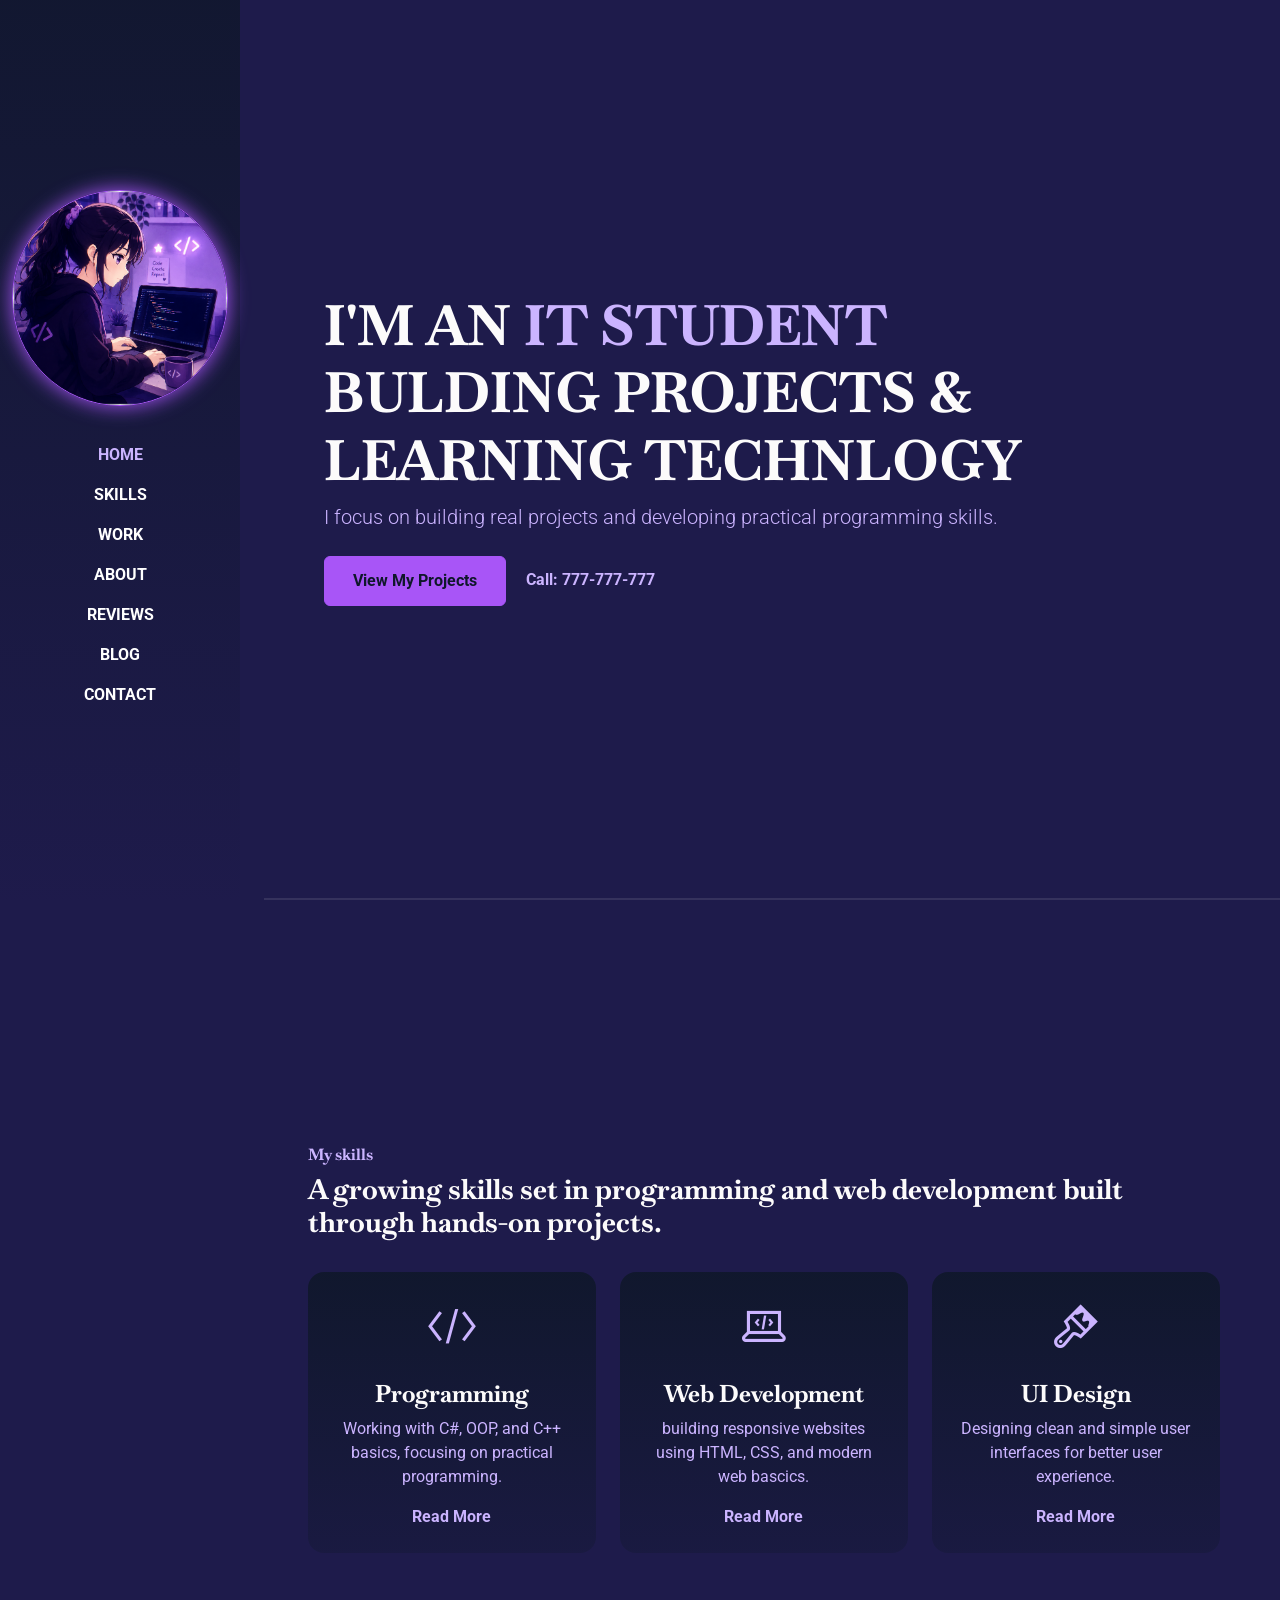
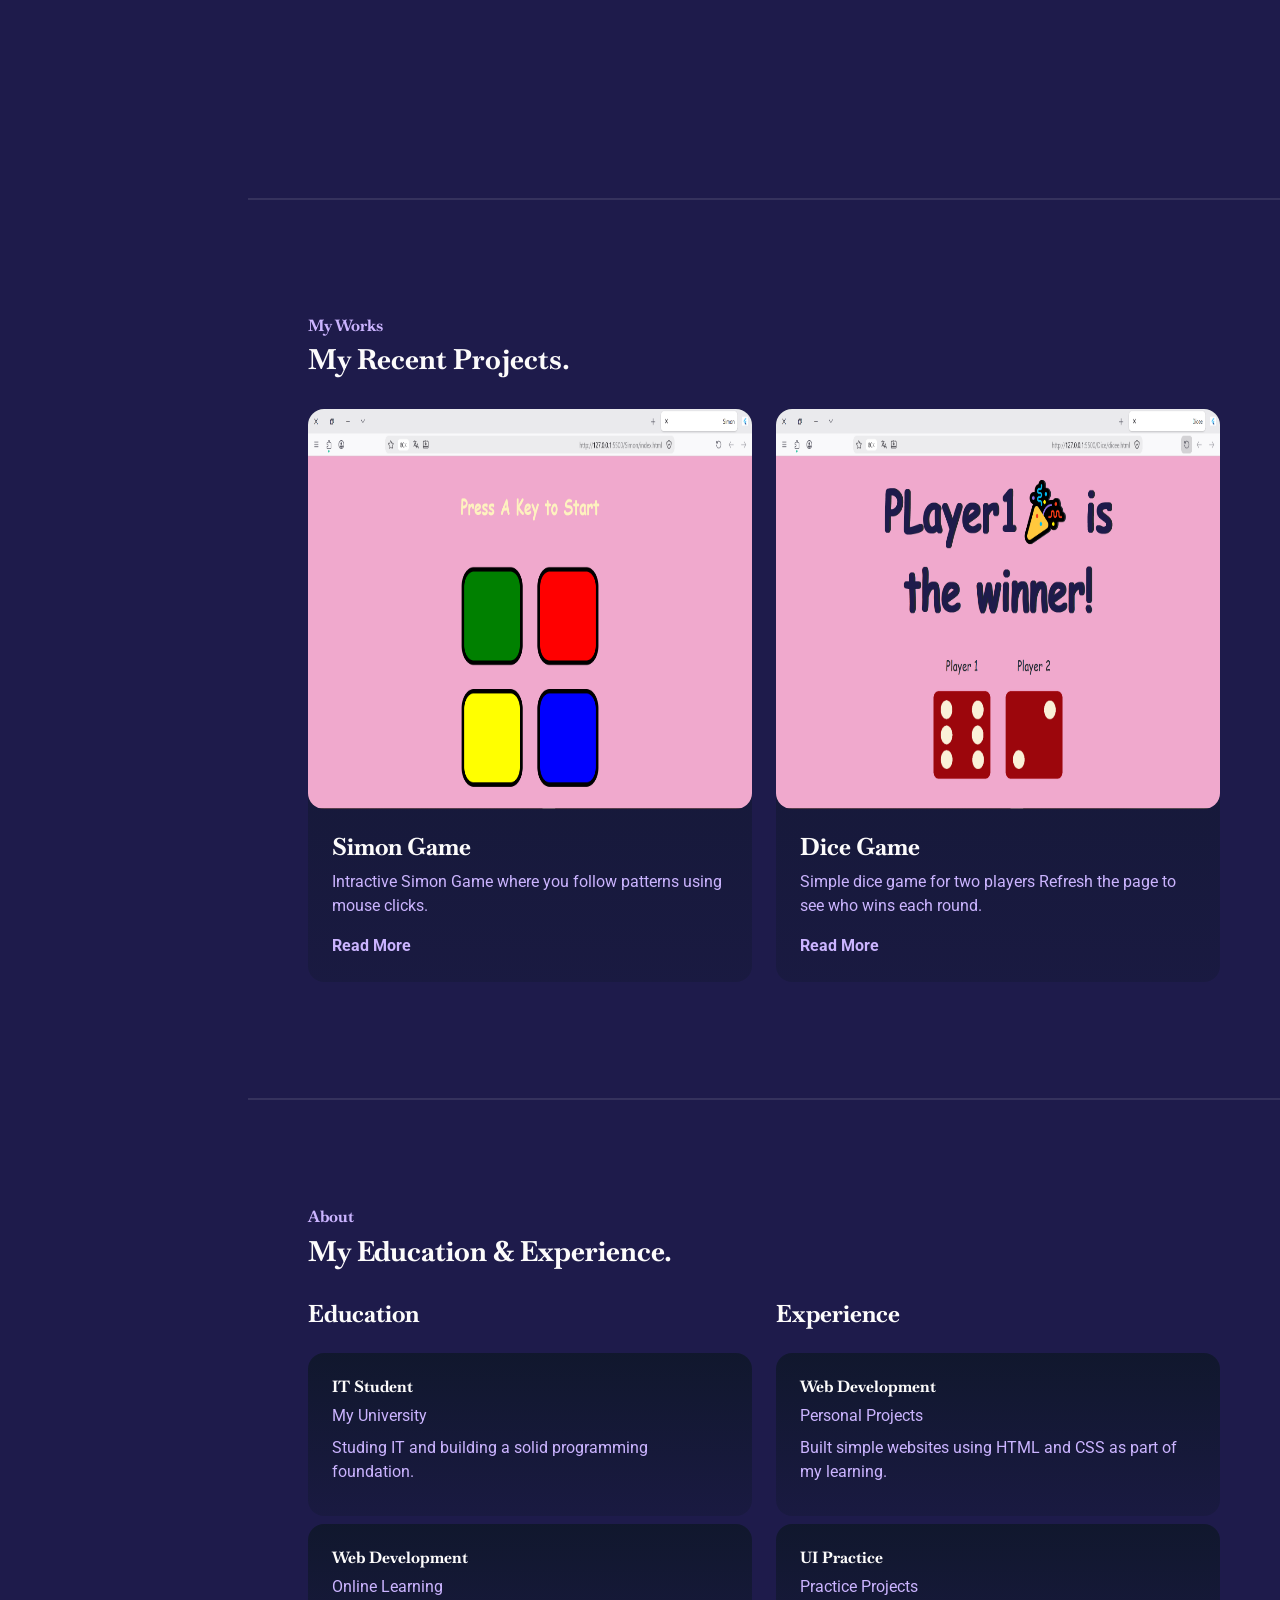
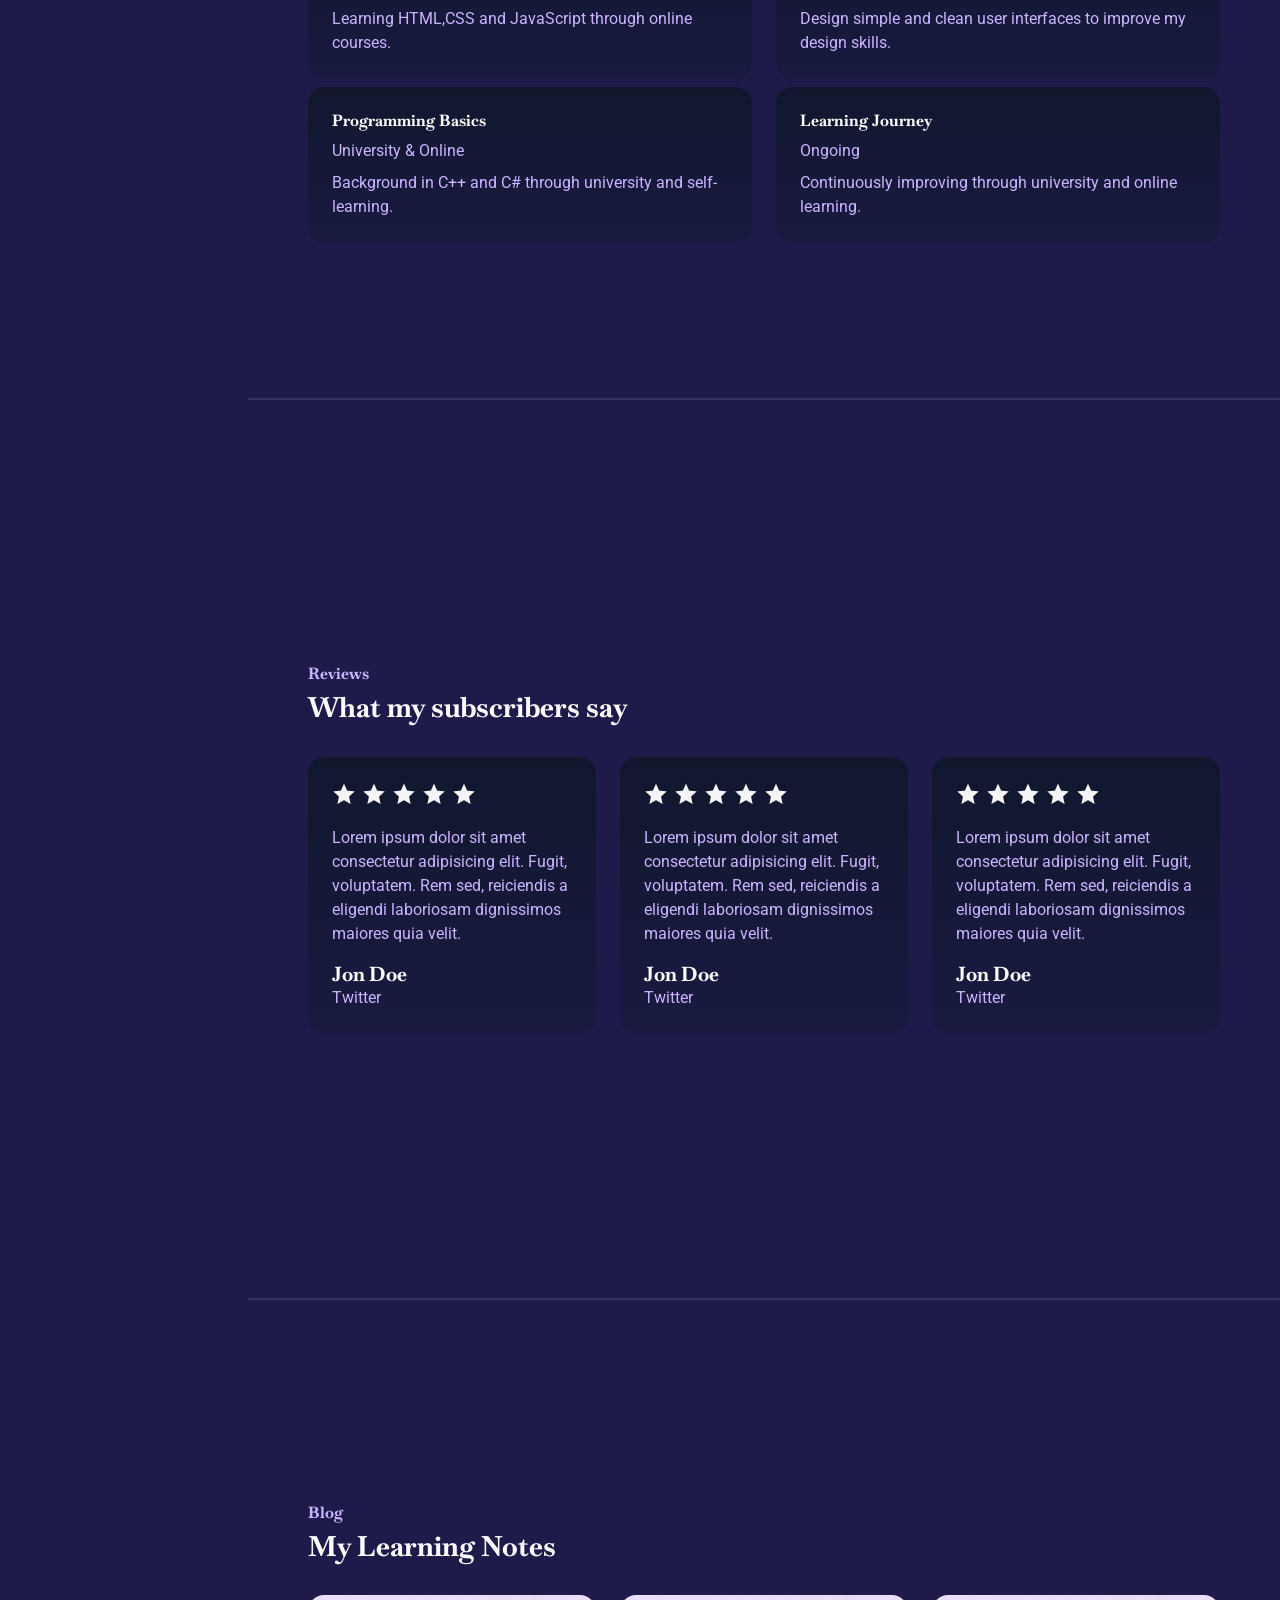
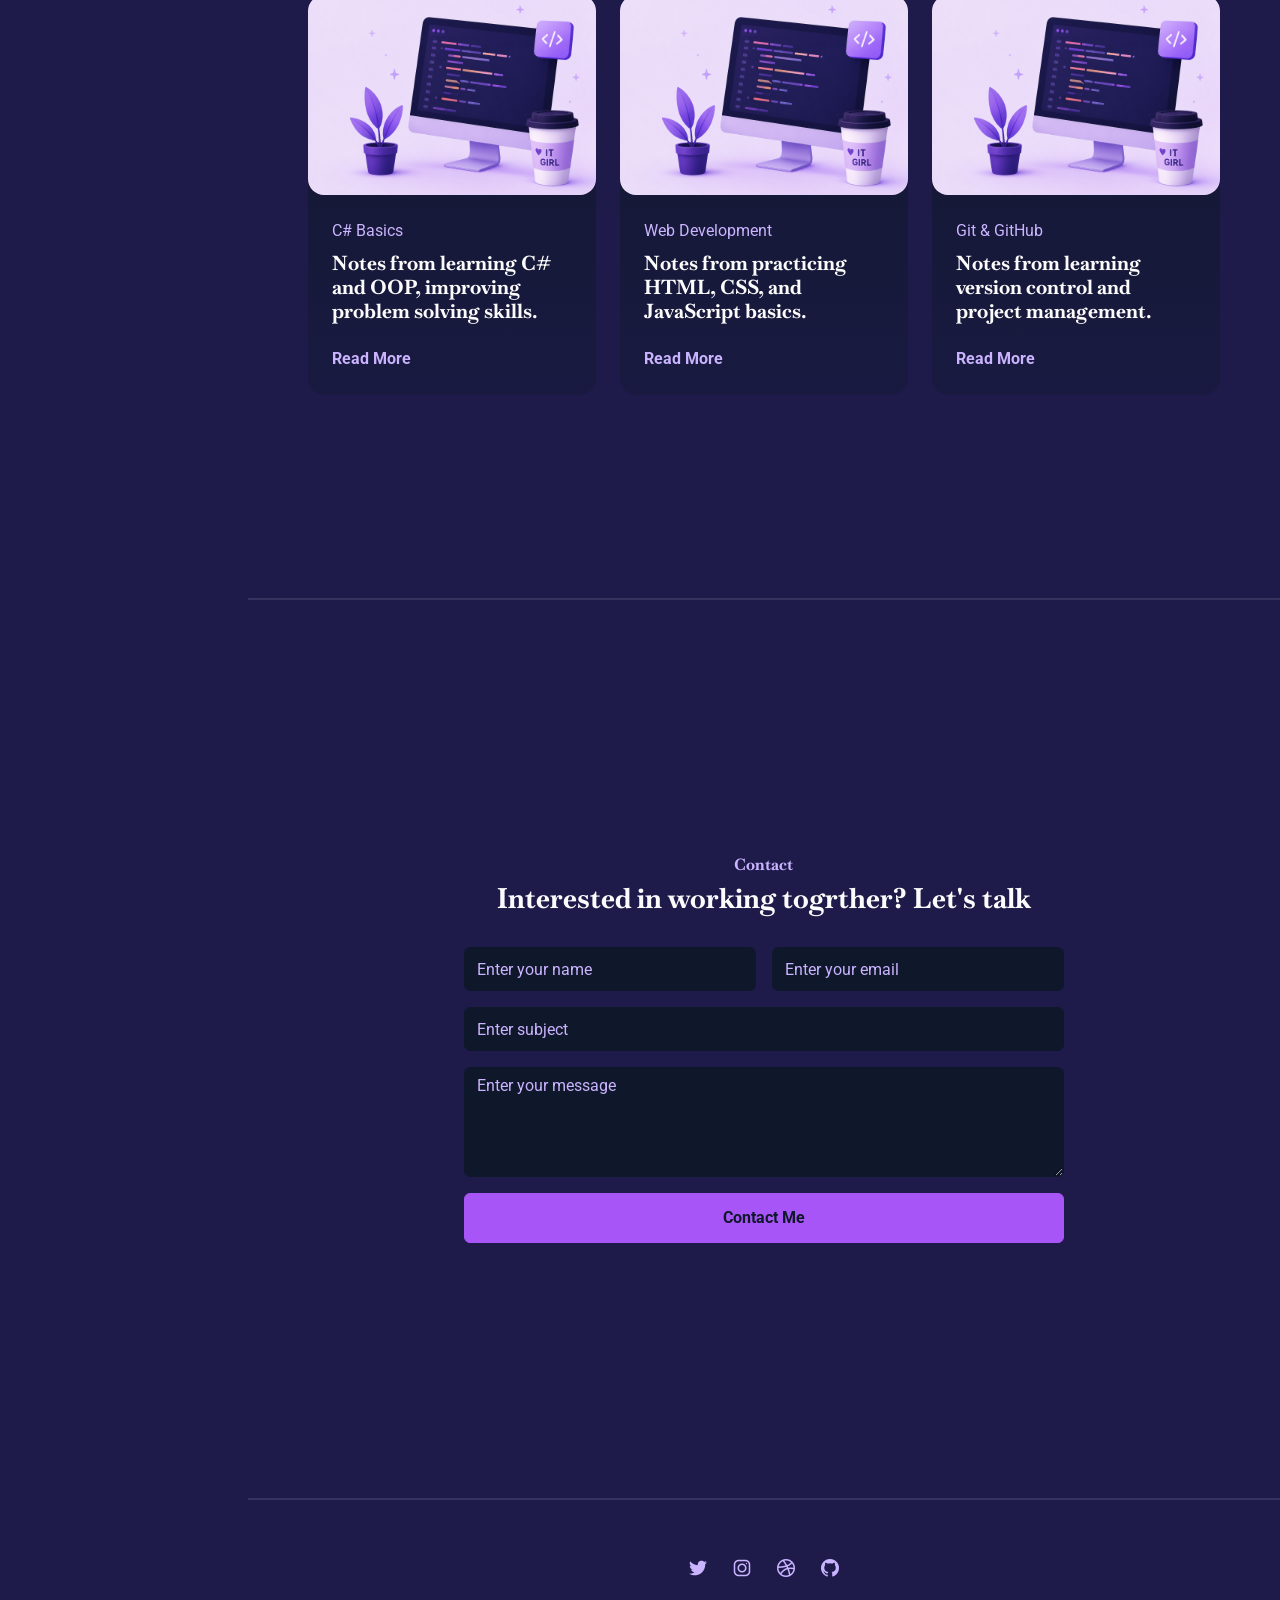
==== commit accbb5c0: "Add validation to the contact section" ====
--- a/index.html
+++ b/index.html
@@ -413,13 +413,16 @@
                     <div class="col-lg-8" data-aos="fade-up" data-aos-delay="300">
                         <form action="#" class="row g-lg-3 gy-3">
                             <div class="form-group col-md-6">
-                                <input type="text" class="form-control" placeholder="Enter your name">
+                                <input type="text" class="form-control name" placeholder="Enter your name">
+                                <small class="error-message">Invalide name</small>
                             </div>
                             <div class="form-group col-md-6">
-                                <input type="email" class="form-control" placeholder="Enter your email">
+                                <input type="email" class="form-control email" placeholder="Enter your email">
+                                <small class="error-message">Invalide email</small>
                             </div>
                             <div class="form-group col-12">
-                                <input type="text" class="form-control" placeholder="Enter subject">
+                                <input type="text" class="form-control subject" placeholder="Enter subject">
+                                <small class="error-message">Invalide subject</small>
                             </div>
 
                             <div class="form-group col-12">
@@ -429,6 +432,7 @@
 
                             <div class="form-group col-12 d-grid">
                                 <button type="submit" class="btn btn-brand">Contact Me</button>
+                                <div class="success-message">Form sumited successfully</div>
                             </div>
                         </form>
 
--- a/assets/css/style.css
+++ b/assets/css/style.css
@@ -293,4 +293,33 @@
 .social-icons a:hover {
     transform: translateY(-6px);
     color: #c084fc;
+}
+
+.error-message{
+    color:#ff4d4d;
+    font-size: 12px;
+    display: none;
+    margin-top: 5px;
+}
+.show-error{
+    display: block;
+}
+.error{
+    border: 1px solid #ff4d4d !important;
+}
+
+.success-message{
+    margin-top: 15px;
+    padding: 10px;
+    border-radius: 8px;
+    background: rgba(0,255,150,0.1);
+    color: #00ffcc;
+    font-size: 14px;
+    text-align: center;
+    display: none;
+    transition: 0.3s;
+}
+
+.show-success{
+    display: block;
 }
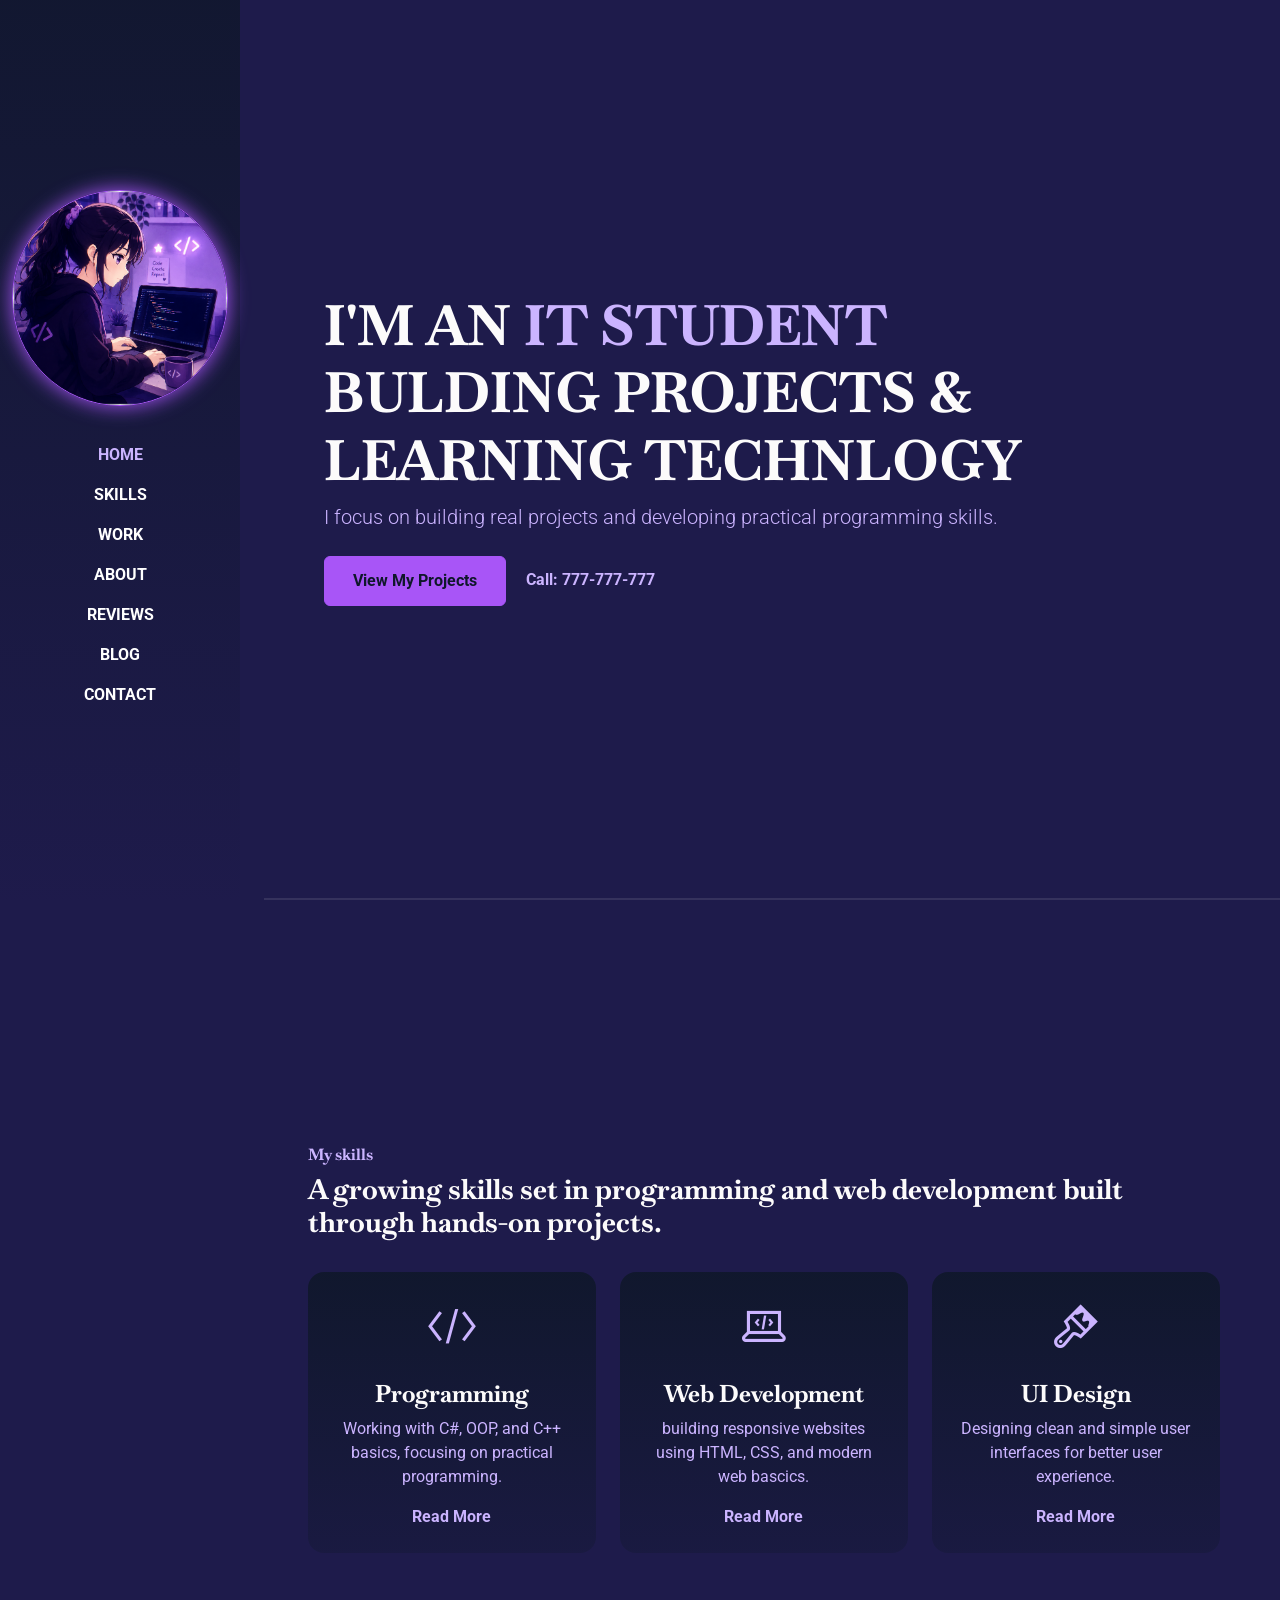
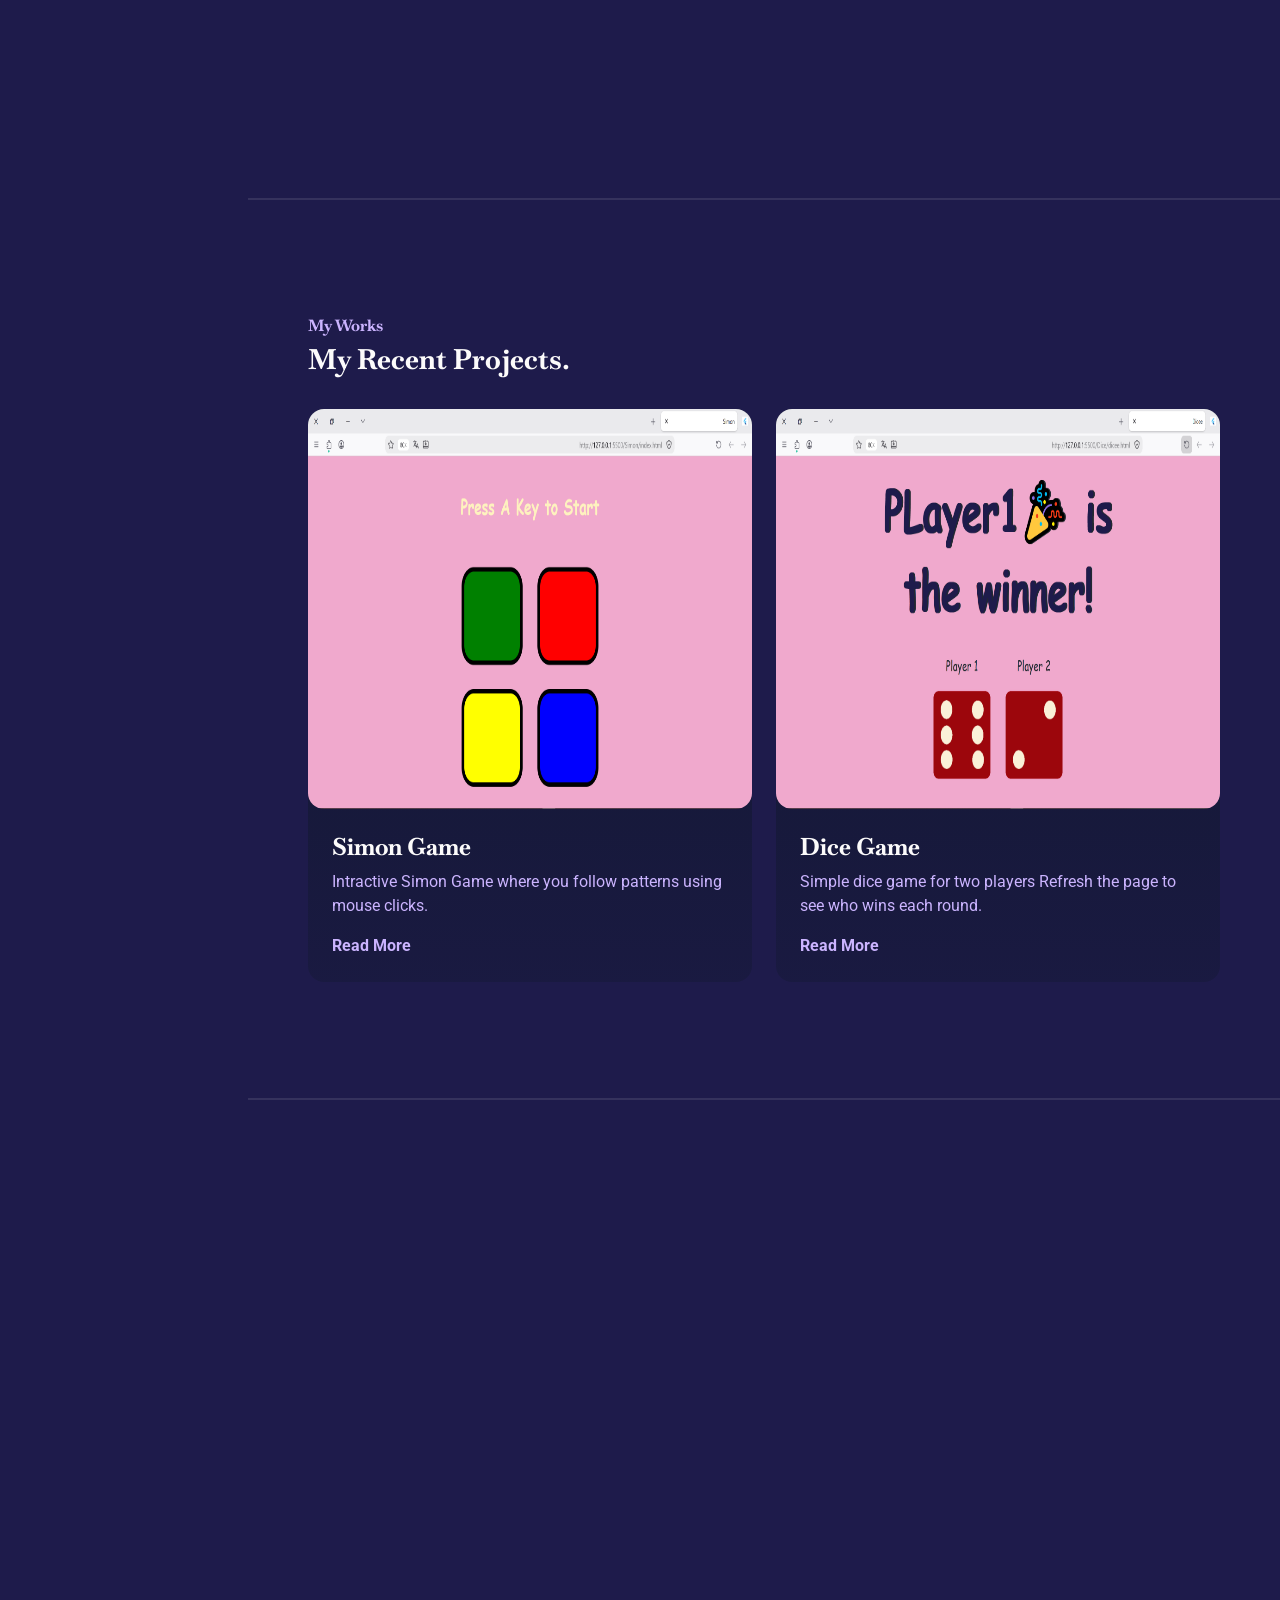
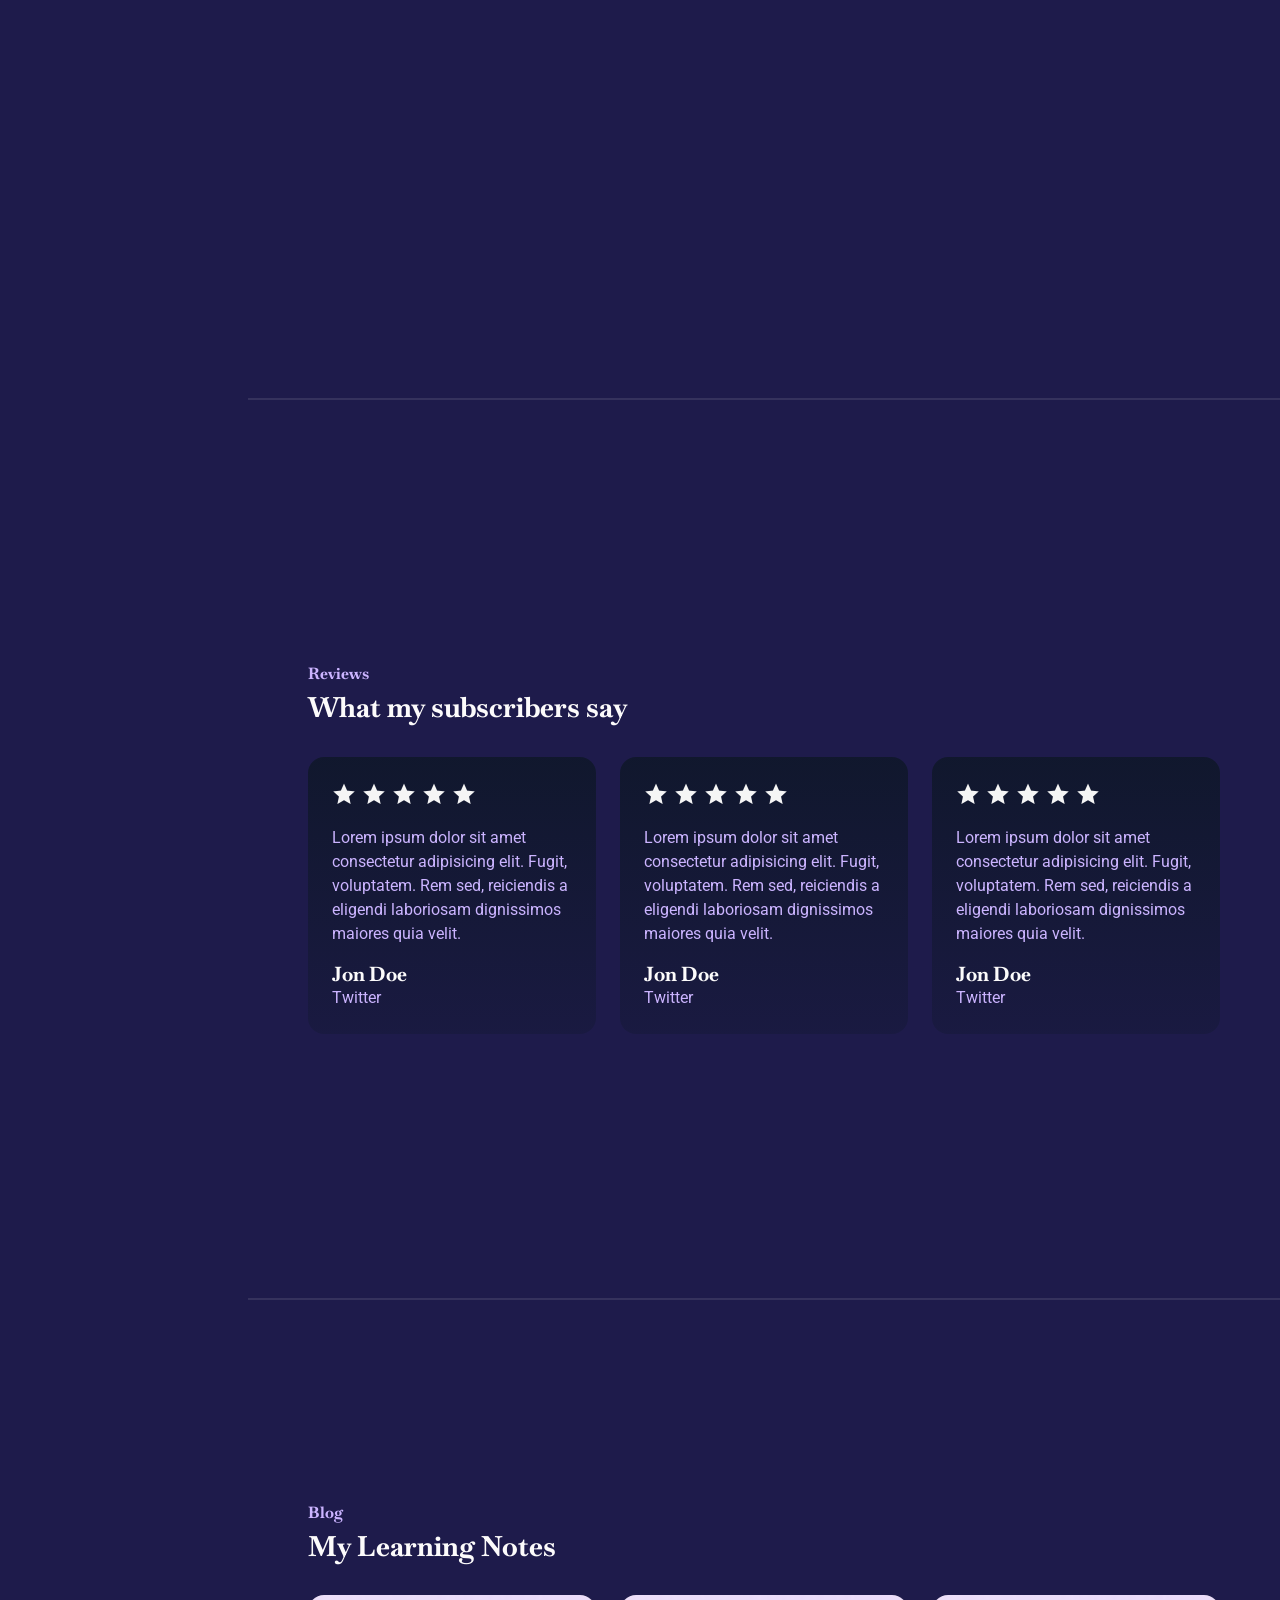
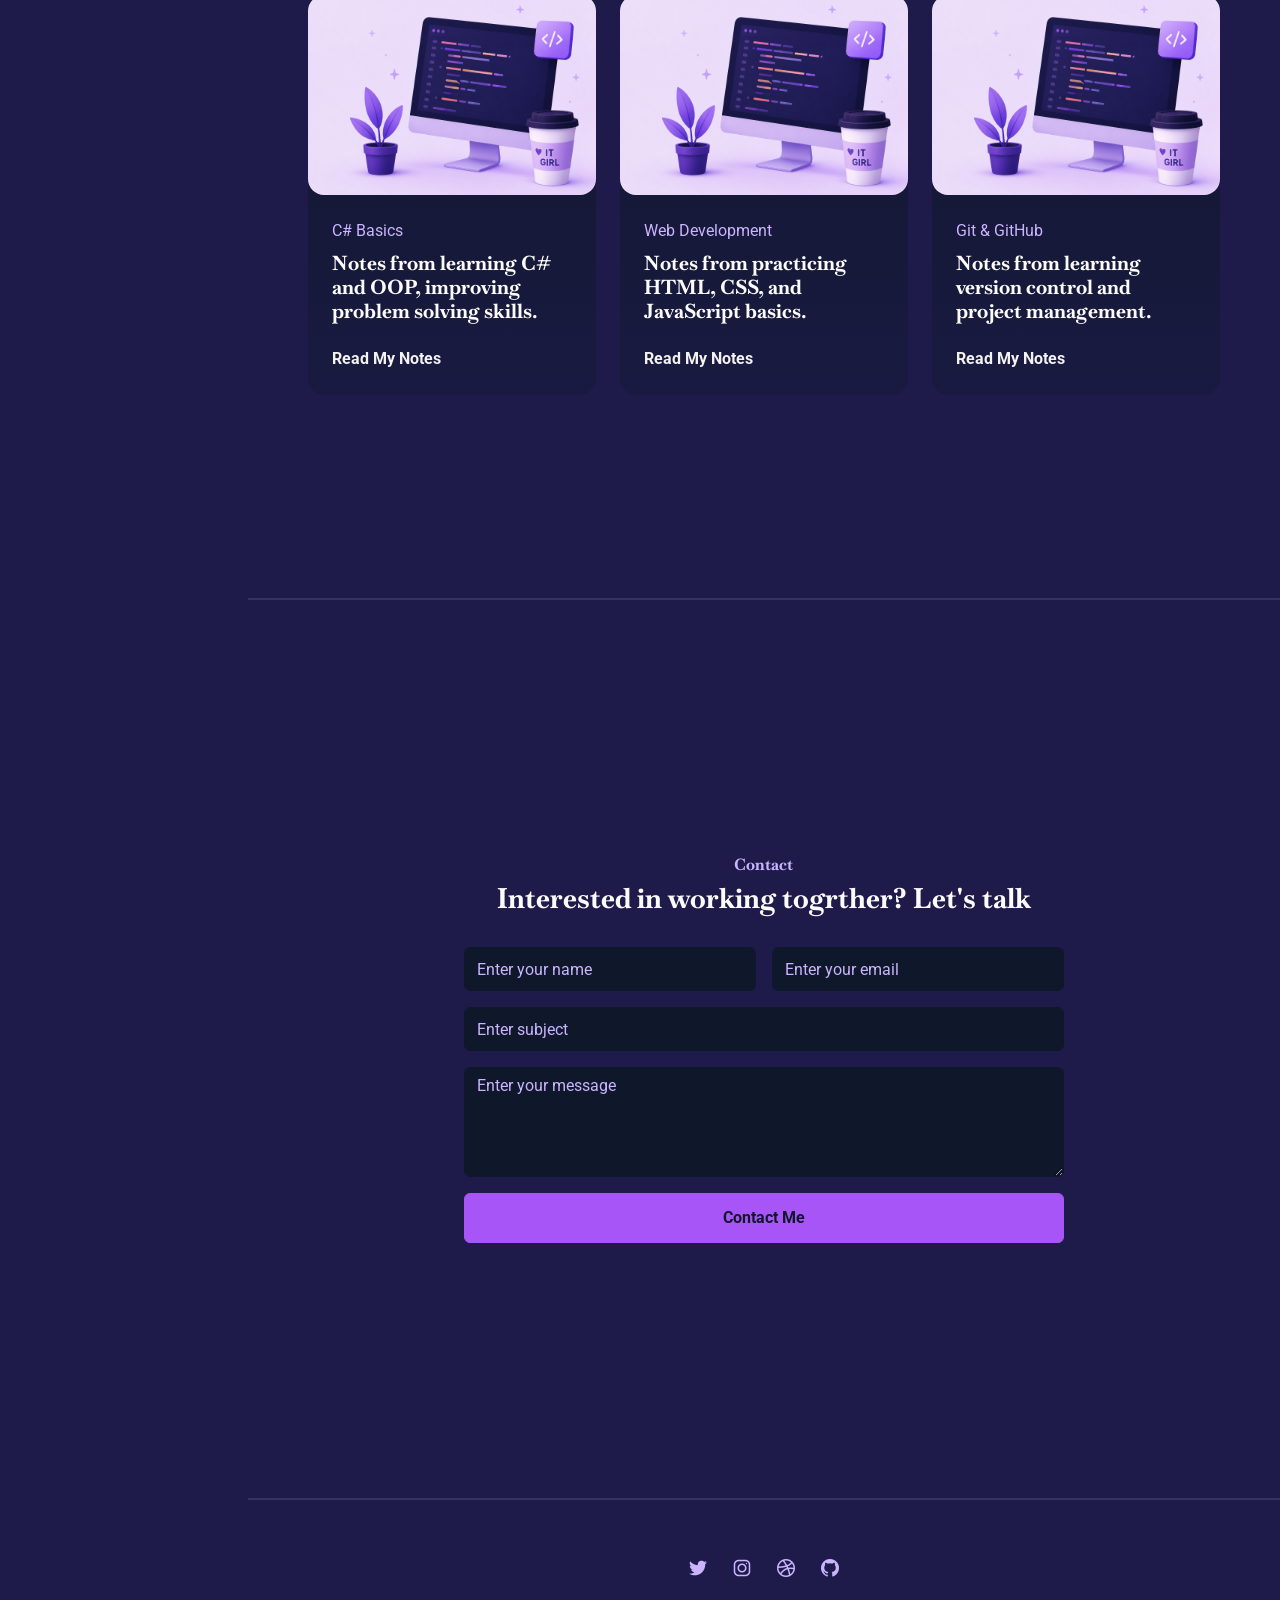
==== commit 5921e096: "Add notes cards" ====
--- a/index.html
+++ b/index.html
@@ -362,8 +362,25 @@
                             </div>
                             <div class="card-custom-content p-4">
                                 <p class="text-brand mb-2">C# Basics</p>
-                                <h5 class="mb-4">Notes from learning C# and OOP, improving problem solving skills.</h4>
-                                    <a href="#" class="link-custom">Read More</a>
+                                <h5 class="mb-4">Notes from learning C# and OOP, improving problem solving skills.</h5>
+
+                                <details class="note-popup">
+                                    <summary>Read My Notes</summary>
+                                    <div class="popup-overlay"></div>
+                                    <div class="popup-card"><button class="close-note"
+                                            onclick="this.closest('details').open=false">+</button>
+                                        <small>What I learned</small>
+                                        <p>Understand the basics makes everything easier later.</p>
+                                        <ul>
+                                            <li>Focus on logic before writing complex code.</li>
+                                            <li>Practice with small programs to build confidence.</li>
+                                            <li>Do not rush into advanced topics too early.</li>
+                                        </ul>
+
+                                        <em>My learning journey</em>
+                                    </div>
+                                </details>
+
                             </div>
                         </div>
                     </div>
@@ -377,7 +394,23 @@
                             <div class="card-custom-content p-4">
                                 <p class="text-brand mb-2">Web Development</p>
                                 <h5 class="mb-4">Notes from practicing HTML, CSS, and JavaScript basics.</h4>
-                                    <a href="#" class="link-custom">Read More</a>
+                                    <details class="note-popup">
+                                        <summary>Read My Notes</summary>
+                                        <div class="popup-overlay"></div>
+                                        <div class="popup-card"><button class="close-note"
+                                                onclick="this.closest('details').open=false">+</button>
+                                            <small>What I learned</small>
+                                            <p>Do not wait until you feel ready. Start building and learn from every
+                                                mistake.</p>
+                                            <ul>
+                                                <li>Start with the basics before moving to advaced topics.</li>
+                                                <li>Practice by building small resposive pages.</li>
+                                                <li>Be patient with your progress</li>
+                                            </ul>
+
+                                            <em>My learning journey</em>
+                                        </div>
+                                    </details>
                             </div>
                         </div>
                     </div>
@@ -391,7 +424,23 @@
                             <div class="card-custom-content p-4">
                                 <p class="text-brand mb-2">Git & GitHub</p>
                                 <h5 class="mb-4">Notes from learning version control and project management.</h4>
-                                    <a href="#" class="link-custom">Read More</a>
+                                    <details class="note-popup">
+                                        <summary>Read My Notes</summary>
+                                        <div class="popup-overlay"></div>
+                                        <div class="popup-card"><button class="close-note"
+                                                onclick="this.closest('details').open=false">+</button>
+                                            <small>What I learned</small>
+                                            <p>Version control is not just a tool, it is part of thinking like
+                                                developer.</p>
+                                            <ul>
+                                                <li>Save your work step by step using commits.</li>
+                                                <li>Write clear commit messages to understabd your changes later.</li>
+                                                <li>Use GitHub to organize and share your projects.</li>
+                                            </ul>
+
+                                            <em>My learning journey</em>
+                                        </div>
+                                    </details>
                             </div>
                         </div>
                     </div>
--- a/assets/css/style.css
+++ b/assets/css/style.css
@@ -295,24 +295,26 @@
     color: #c084fc;
 }
 
-.error-message{
-    color:#ff4d4d;
+.error-message {
+    color: #ff4d4d;
     font-size: 12px;
     display: none;
     margin-top: 5px;
 }
-.show-error{
+
+.show-error {
     display: block;
 }
-.error{
+
+.error {
     border: 1px solid #ff4d4d !important;
 }
 
-.success-message{
+.success-message {
     margin-top: 15px;
     padding: 10px;
     border-radius: 8px;
-    background: rgba(0,255,150,0.1);
+    background: rgba(0, 255, 150, 0.1);
     color: #00ffcc;
     font-size: 14px;
     text-align: center;
@@ -320,6 +322,182 @@
     transition: 0.3s;
 }
 
-.show-success{
+.show-success {
     display: block;
+}
+
+/* ====================================== */
+
+.note-popup {
+    position: relative;
+    z-index: 1;
+    /* margin-top: 22px; */
+}
+
+.note-popup summary {
+    width: fit-content;
+    color: #f4f3f1;
+    font-weight: bold;
+    cursor: pointer;
+    list-style: none;
+    /* transition: 0.3s; */
+}
+
+.note-popup summary::-webkit-details-marker {
+    display: none;
+}
+
+.note-popup summary span {
+    color: #ed9df5;
+    font-size: 22px;
+    margin-left: 8px;
+    /* transition: 0.3s; */
+}
+
+.note-popup summary:hover {
+    color: #ed9df5;
+}
+
+.popup-overlay {
+    display: none;
+    position: fixed;
+    inset: 0;
+    z-index: 10;
+    background: rgba(3, 9, 24, 0.78);
+    backdrop-filter: blur(8px);
+}
+
+.note-popup[open] {
+    position: static;
+}
+
+.popup-card {
+    display: none;
+    position: fixed;
+    top: 50%;
+    left: 50%;
+    z-index: 11;
+    width: min(90%, 560px);
+    max-height: 85vh;
+    overflow-y: auto;
+    padding: 32px;
+    border: 1px solid rgba(218, 177, 255, 0.65);
+    border-radius: 24px;
+    background: radial-gradient(circle at top right, rgba(196, 139, 255, 0.2), transparent 35%), linear-gradient(145deg, #142754, #091735);
+    box-shadow: 30px 80px rgba(0, 0, 0, 0.55) 35px rgba(178, 137, 255, 0 0 0.2);
+    transform: translate(-50%, -50%);
+    animation: popupShow 0.3s ease;
+}
+
+.note-popup[open] .popup-card {
+    display: block;
+    position: fixed;
+    top: 50%;
+    left: 50%;
+    z-index: 1000;
+    width: min(90%, 560px);
+    max-height: 85vh;
+    overflow-y: auto;
+    padding: 32px;
+    border: 1px solid rgba(218, 177, 255, 0.65);
+    border-radius: 24px;
+    background: linear-gradient(145deg, #142754, #091735);
+    box-shadow: 0 30px 80px rgba(0, 0, 0, 0.55);
+    transform: translate(-50%, -50%);
+    animation: popup-show 0.3s ease;
+
+}
+
+.note-popup[open] .popup-overlay {
+    display: block;
+    position: fixed;
+    inset: 0;
+    z-index: 999;
+    background: rgba(3, 8, 24, 0.78);
+    backdrop-filter: blue(8px);
+    display: block;
+    border-radius: 10px;
+}
+
+.close-note {
+    position: absolute;
+    top: 15px;
+    right: 18px;
+    width: 35px;
+    height: 35px;
+    border: 1px solid rgba(255, 255, 255, 0.2);
+    border-radius: 50%;
+    color: white;
+    background: rgba(255, 255, 255, 0.08);
+    font-size: 23px;
+    cursor: pointer;
+}
+
+.close-note:hover {
+    color: #ed9df5;
+    transform: rotate(90deg);
+}
+
+
+.popup-card small {
+    color: #ed9df5;
+    font-size: 15px;
+    font-weight: bold;
+    font-family: var(--font-base), sans-serif;
+    letter-spacing: 1.5px;
+}
+
+
+.popup-card h3 {
+    margin: 18px 0 12px;
+    color: white;
+    font-family: "Playfiar Display", serif;
+    font-size: 34px;
+}
+
+.popup-card p,
+.popup-card li {
+    color: #adb8d9;
+    font-size: 15px;
+    line-height: 1.7;
+}
+
+.popup-card ul {
+    padding-left: 20px;
+    margin: 18px 0;
+}
+
+.popup-card li {
+    margin-bottom: 7px;
+}
+
+.note-content em {
+    display: block;
+    margin-top: 20px;
+    color: #b39aff;
+    font-family: "Playfiar Display", serif;
+    font-size: 17px;
+}
+
+
+@keyframes popup-show {
+    from {
+        opacity: 0;
+        transform: translate(-50%, -46%) scale(0.94);
+    }
+
+    to {
+        opacity: 1;
+        transform: translate(-50%, -50%) scale(1);
+    }
+}
+
+@media(max-width: 600px) {
+    .popup-card {
+        padding: 25px 22px;
+    }
+
+    .popup-card h3 {
+        font-size: 28px;
+    }
 }
